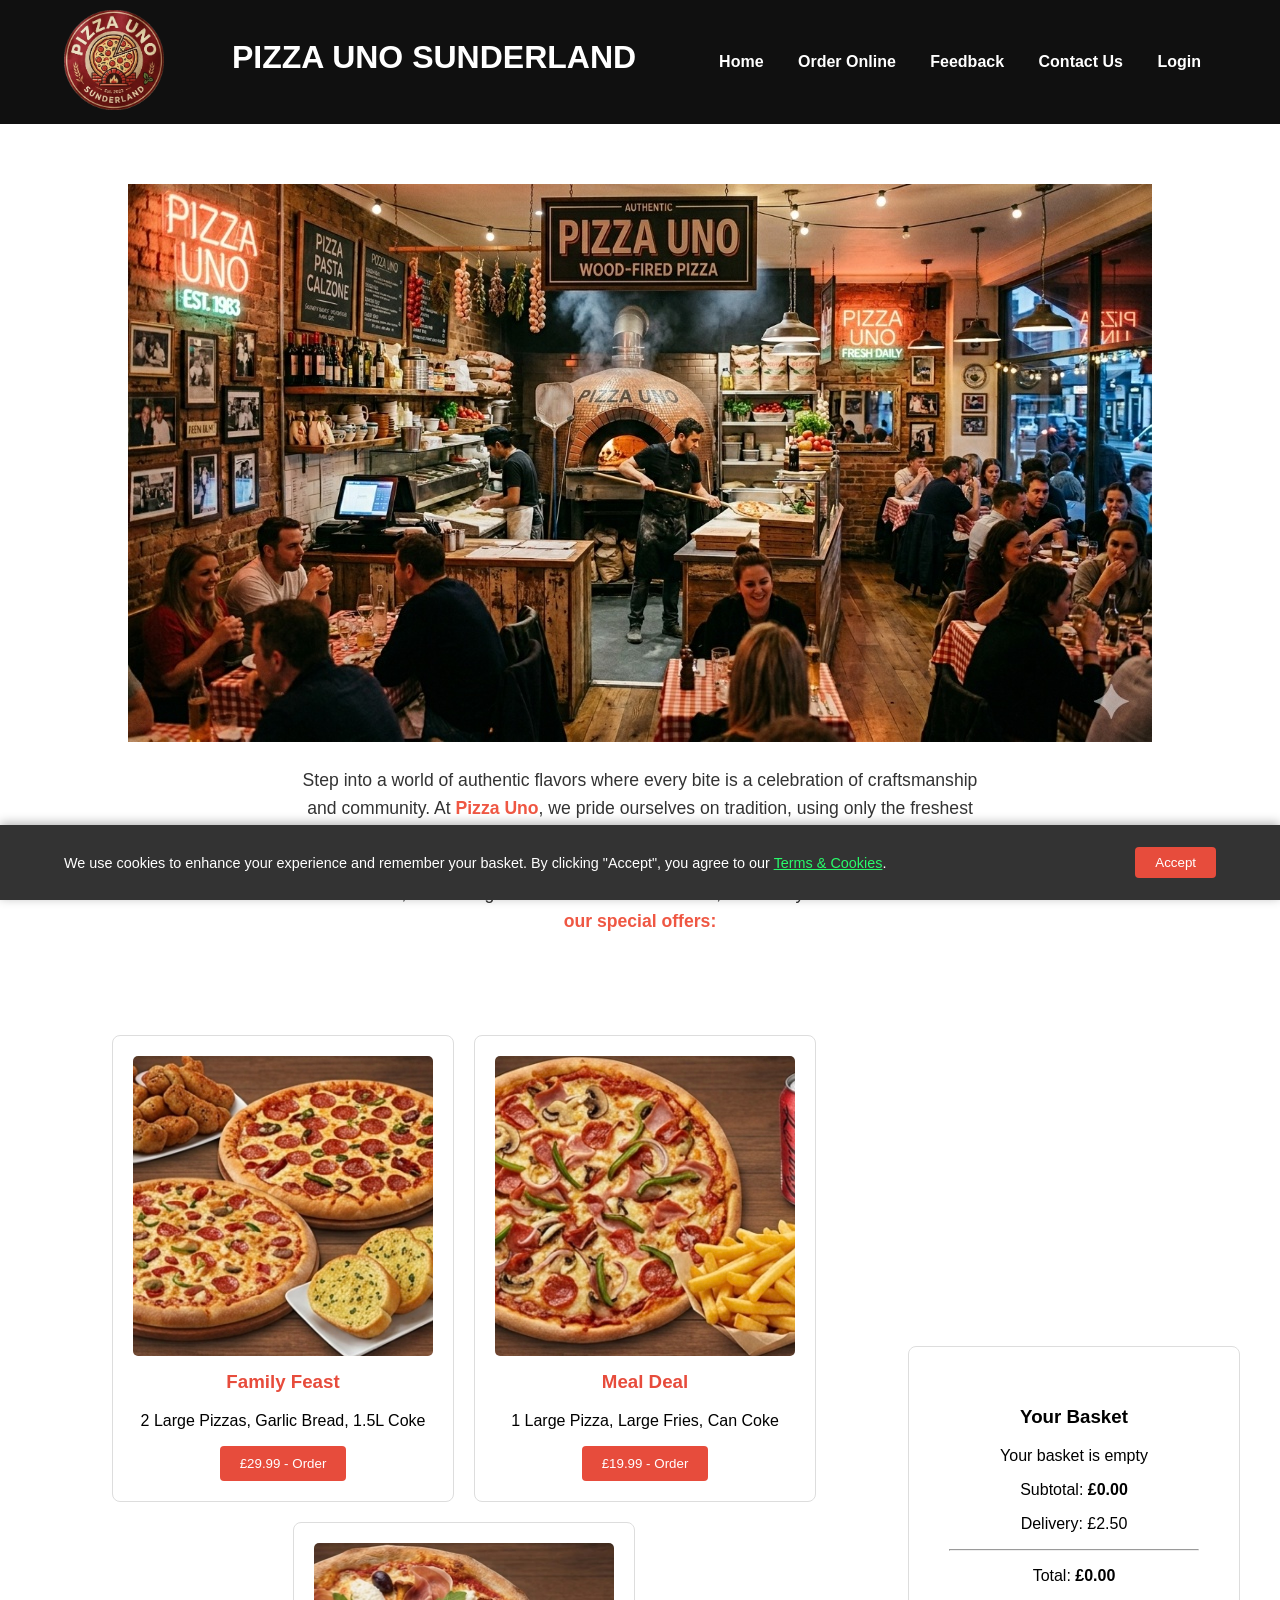
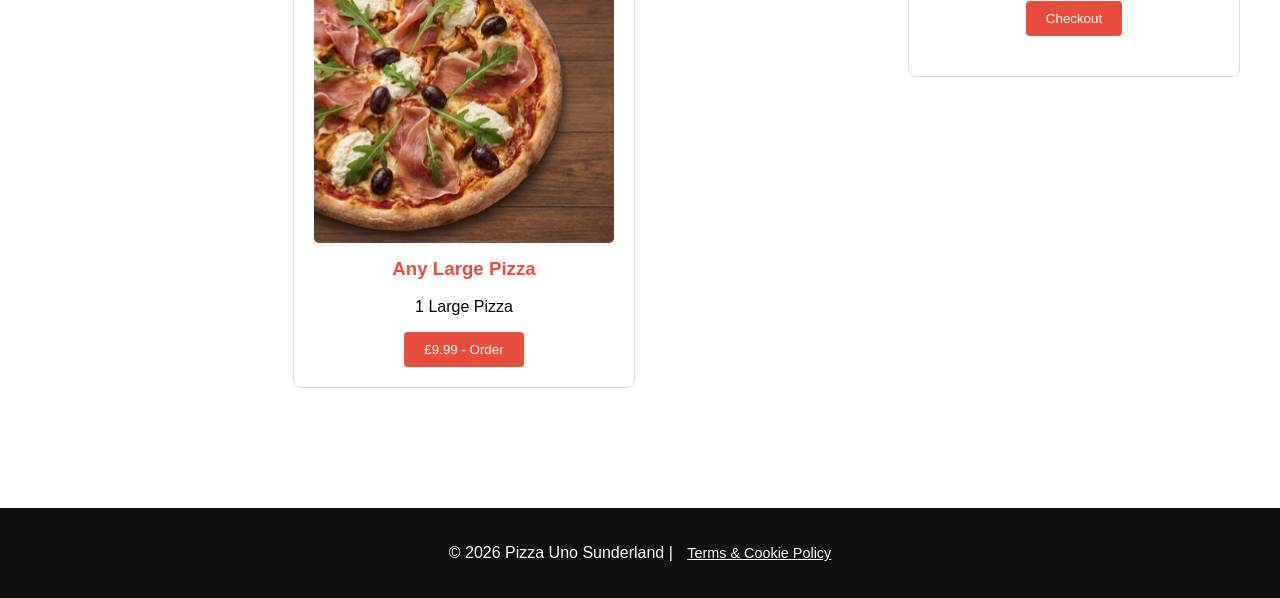
==== index.html @ ff2c45ce "Fix HTML formatting and ensure proper structure" ====
<!DOCTYPE html>
<html lang="en">
<head>
    <meta charset="UTF-8">
    <meta name="viewport" content="width=device-width, initial-scale=1.0">
    <title>Pizza Uno Sunderland</title>
    <link rel="stylesheet" href="style.css">
    <style>
        .menu-grid {
            display: grid;
            grid-template-columns: 3fr 1fr;
            gap: 20px;
            padding: 20px;
        }
        .cart-summary {
            background: white; 
            margin: auto;
            margin-left: 0%;
            padding: 40px; 
            border-radius: 8px; 
            border: 1px solid #ddd; 
            width: 350px;
        }
        .category-title {
            border-bottom: 2px solid #e74c3c;
            margin: 20px 0;
            padding-bottom: 5px;
        }
        @media (max-width: 900px) {
            .offers {
                grid-template-columns: repeat(2, 1fr);
            }
        }
        @media (max-width: 600px) {
            .offers {
                grid-template-columns: 1fr;
            }
        }
    </style>
</head>
<body>

    <header>
        <div class="logo">
            <img src="Logo.png" alt="Pizza Uno Logo">
        </div>
        <h1>PIZZA UNO SUNDERLAND</h1>
        <nav>
            <a href="index.html">Home</a>
            <a href="order.html">Order Online</a>
            <a href="feedback.html">Feedback</a>
            <a href="contact.html">Contact Us</a>
            <a href="login.html">Login</a>
        </nav>
    </header>
        <section class="brand-intro">
            <div class="intro-container">
                <div class="intro-image">
                    <img src="Uno.jpg">
                </div>
                <div class="intro-text">
                    <p>Step into a world of authentic flavors where every bite is a celebration of craftsmanship and community. At <span class="highlight">Pizza Uno</span>, we pride ourselves on tradition, using only the freshest ingredients and our signature wood-fired oven to create pizza that truly makes a statement. Experience the vibrant ambiance of our restaurant, where passion for food meets a warm, welcoming environment. A table for two, a memory for a lifetime. <span class="highlight">Discover our special offers:</span>
                    </p>
                </div>
            </div>
        </section>
    <main id="order">
        <section class="menu-grid">
            <div class="offers">
                <div class="offer-card">
                    <div class="offer-image">
                        <img src="Deal1.jpeg" alt="Family Feast">
                    </div>
                    <h3>Family Feast</h3>
                    <p>2 Large Pizzas, Garlic Bread, 1.5L Coke</p>
                    <button class="order-btn">£29.99 - Order</button>
                </div>
                <div class="offer-card">
                    <div class="offer-image">
                        <img src="Deal2.jpeg" alt="Meal Deal">
                    </div>
                    <h3>Meal Deal</h3>
                    <p>1 Large Pizza, Large Fries, Can Coke</p>
                    <button class="order-btn">£19.99 - Order</button>
                </div>
                <div class="offer-card">
                    <div class="offer-image">
                        <img src="Deal3.jpg" alt="Collection Only">
                    </div>
                    <h3>Any Large Pizza</h3>
                    <p>1 Large Pizza</p>
                    <button class="order-btn">£9.99 - Order</button>
                </div>
            </div>
                <aside class="cart-summary">
                    <h3>Your Basket</h3>
                    <p id="basket-status">Your basket is empty</p>
            
                    <div class="cart-totals">
                    <p>Subtotal: <strong class="subtotal-val">£0.00</strong></p>
                    <p>Delivery: £2.50</p>
                    <hr>
                    <p>Total: <strong class="total-val">£0.00</strong></p>
                <button class="checkout-btn" disabled>Checkout</button>
                </aside>
        </section>
    </main>
    <footer>
    <p>&copy; 2026 Pizza Uno Sunderland | <a href="policy.html">Terms & Cookie Policy</a></p>
    </footer>
    <script src="script.js"></script>
    <div id="cookie-banner" class="cookie-container">
        <p>We use cookies to enhance your experience and remember your basket. By clicking "Accept", you agree to our <a href="policy.html">Terms & Cookies</a>.</p>
        <button id="accept-cookies" class="order-btn">Accept</button>
    </div>
</body>
</html>
---- style.css ----
body { 
    font-family: sans-serif; 
    margin: 0; 
    background: white; 
    text-align: center; 
}
header {
    display: flex;
    justify-content: space-between;
    align-items: center;
    background: #101010; 
    color: white; 
    padding: 10px 5%; 
}
header h1 { 
    margin: 0 0 10px 0; 
}
nav a { 
    color: white; 
    margin: 0 15px; 
    text-decoration: none; 
    font-weight: bold; 
}
nav a:hover {
    color: #29fc6b;
}
main { 
    padding: 40px 20px; 
}
.logo img {
    height: 100px;
    width: 100px;
}
.brand-intro .intro-container {
    max-width: auto; 
    margin: 0 auto;
}
.brand-intro .intro-image img {
    max-width: auto; 
    height: auto;
    margin-top: 60px; 
}
.brand-intro .intro-text p {
    color: #333;
    line-height: 1.6;
    font-size: 1.1em;
}
.outro-image img {
    max-width: auto; 
    height: auto;
    margin-top: 80px; 
}
.intro-text {
    text-align: center;      
    max-width: 55%;
    margin: 20px auto;       
    line-height: 1.6;        
    padding: 0 20px;        
}
.highlight {
    font-weight: 700;  
    color: #ef5743; 
}
.offers { 
    display: flex;
    flex-direction: row;
    justify-content: center; 
    align-items: flex-start; 
    flex-wrap: wrap;
    gap: 20px; 
    margin: 20px auto;
    width: 100%;
}
.offer-image {
    width: 100%;
    height: 300px;
    overflow: hidden;
    border-radius: 5px;
    margin-bottom: 15px;
}
.offer-image img {
    width: 100%;
    height: 100%;
    object-fit: cover;
    transition: transform 0.3s;
    transform: scale(1.1);
}
img {
    overflow-clip-margin: content-box;
    overflow: clip;
}
.offer-card { 
    background: white; 
    padding: 20px; 
    border-radius: 8px; 
    border: 1px solid #ddd; 
    width: 300px; 
}
.offer-card h3 { 
    margin-top: 0; 
    color: #e74c3c; 
}
button { 
    background: #e74c3c; 
    color: white; 
    border: none; 
    padding: 10px 20px; 
    border-radius: 4px; 
    cursor: pointer; 
}
.contact-container {
    display: flex;
    flex-direction: column;
    justify-content: center;
    gap: 40px;
    padding: 50px 10%;
}
.contact-info {  
    flex: 1;
    min-width: 300px;
    margin-left: 30%;
    margin-right: 30%;
    background: white;
    padding: 30px;
    border-radius: 10 px;
    box-shadow: 0 4px 10px 
rgba(0,0,0,0.1);
    text-align: center; 
}
.contact-form {
    flex: 1;
    min-width: 300px;
    margin-left: 30%;
    margin-right: 30%;
    background: white;
    padding: 30px;
    border-radius: 10 px;
    box-shadow: 0 4px 10px 
rgba(0,0,0,0.1);
    text-align: center;  
}
.contact-form form {
    display: flex;
    flex-direction: column;
    gap: 15px;
}
.contact-form input {
    padding: 12px;
    border: 1px solid #ccc;
    border-radius: 5px;
    font-size: lrem;
}
.contact-form input:focus {
    border-color: #e74c3c;
    outline: none;
}
.cart-summary {
    background: #f4f4f4;
    border-radius: 8px;
    height: fit-content;
    position: sticky;
    max-width: 250px;
    top: 40px;
}
.menu-grid {
    grid-template-columns: 1fr;
    align-items: top;
    padding: 0;
}
footer {
    background: #101010;
    color: white;
    padding: 20px 0;
    margin-top: 40px;
}

footer a {
    color: white;
    text-decoration: underline;
    margin-left: 10px;
    font-size: 0.9em;
}
footer a:hover {
    color: #29fc6b;
}
.cookie-container {
    position: fixed;
    bottom: 0;
    left: 0;
    right: 0;
    background: #333;
    color: white;
    padding: 15px 5%;
    display: flex;
    justify-content: space-between;
    align-items: center;
    box-shadow: 0 -2px 10px rgba(0,0,0,0.3);
    z-index: 1000;
    font-size: 0.9em;
}
.cookie-container a {
    color: #29fc6b;
    text-decoration: underline;
}
.cookie-container .order-btn {
    margin-left: 20px;
    padding: 8px 20px;
    white-space: nowrap;
}
.cookie-hidden {
    display: none;
}
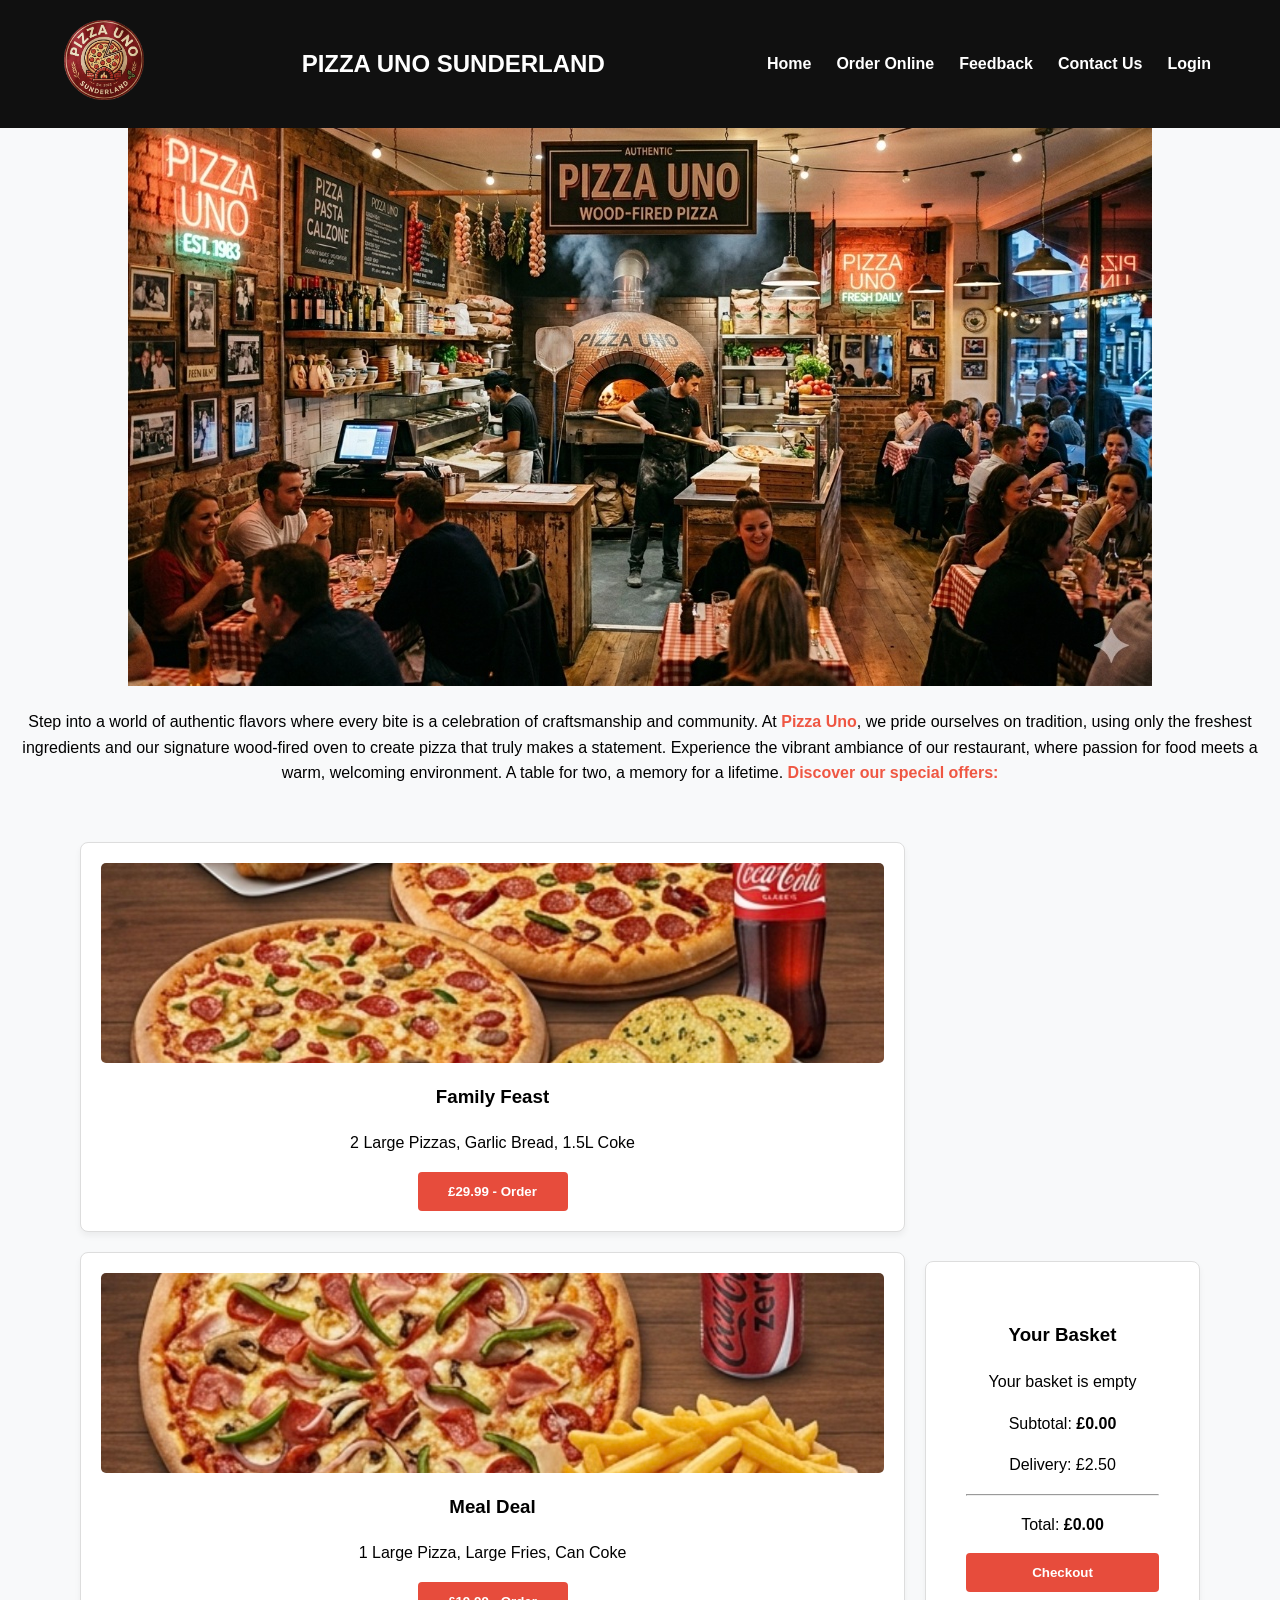
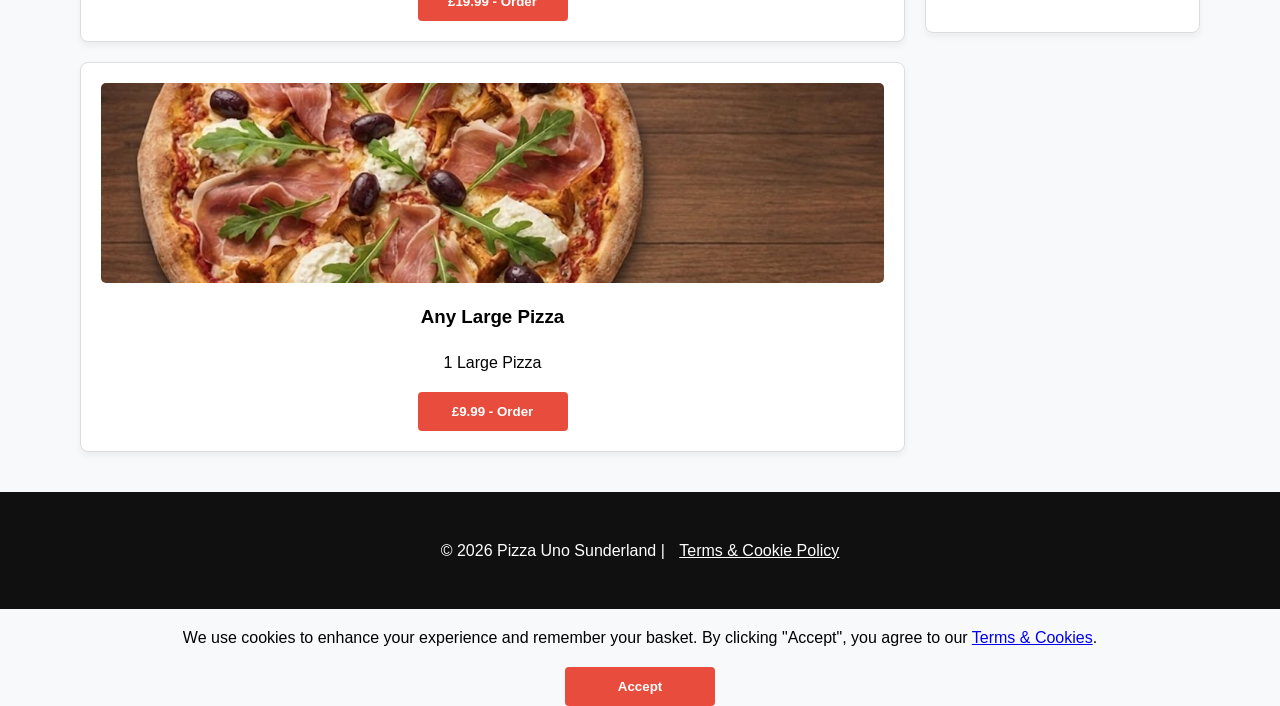
==== commit 9f7221e6: "Refactor index.html for improved layout and styles Updated styles and layout for better responsivene" ====
--- a/index.html
+++ b/index.html
@@ -19,19 +19,24 @@
             padding: 40px; 
             border-radius: 8px; 
             border: 1px solid #ddd; 
-            width: 350px;
+            width: 350px, auto;
         }
         .category-title {
             border-bottom: 2px solid #e74c3c;
             margin: 20px 0;
             padding-bottom: 5px;
         }
-        @media (max-width: 900px) {
+        body { font-size: 16px;}
+        @media (min-width: 768px) {
+            .menu {display: grid;}
+            .hero-text {font-size: 40px;}
             .offers {
                 grid-template-columns: repeat(2, 1fr);
             }
         }
-        @media (max-width: 600px) {
+        @media (min-width: 788px) {
+            .menu {display: grid;}
+            .hero-text {font-size: 40px;}
             .offers {
                 grid-template-columns: 1fr;
             }
--- a/style.css
+++ b/style.css
@@ -1,212 +1,168 @@
+/* --- Global Resets --- */
+* {
+    box-sizing: border-box; /* Prevents padding from breaking layouts */
+}
+
 body { 
-    font-family: sans-serif; 
+    font-family: 'Segoe UI', Tahoma, Geneva, Verdana, sans-serif; 
     margin: 0; 
-    background: white; 
+    background: #f8f9fa; 
     text-align: center; 
+    font-size: 16px;
+    line-height: 1.6;
 }
+
+/* --- Responsive Header & Nav --- */
 header {
     display: flex;
-    justify-content: space-between;
+    flex-direction: column; /* Stack logo, title, and nav on mobile */
     align-items: center;
     background: #101010; 
     color: white; 
-    padding: 10px 5%; 
+    padding: 20px 5%; 
 }
+
 header h1 { 
-    margin: 0 0 10px 0; 
+    font-size: 1.5rem;
+    margin: 10px 0;
 }
+
+.logo img {
+    height: 80px;
+    width: auto;
+}
+
+nav {
+    display: flex;
+    flex-wrap: wrap; /* Wraps links if they don't fit in one line */
+    justify-content: center;
+    gap: 15px;
+}
+
 nav a { 
     color: white; 
-    margin: 0 15px; 
     text-decoration: none; 
-    font-weight: bold; 
+    font-weight: bold;
+    padding: 5px;
 }
-nav a:hover {
-    color: #29fc6b;
-}
+
+nav a:hover, nav a.active { color: #29fc6b; }
+
+/* --- Layout Containers --- */
 main { 
-    padding: 40px 20px; 
-}
-.logo img {
-    height: 100px;
-    width: 100px;
-}
-.brand-intro .intro-container {
-    max-width: auto; 
+    padding: 20px;
+    max-width: 1200px;
     margin: 0 auto;
 }
-.brand-intro .intro-image img {
-    max-width: auto; 
-    height: auto;
-    margin-top: 60px; 
+
+/* Grid for Menu (Order page) and Auth (Login page) */
+.menu-grid, .auth-container {
+    display: grid;
+    grid-template-columns: 1fr; /* Single column on mobile */
+    gap: 20px;
 }
-.brand-intro .intro-text p {
-    color: #333;
-    line-height: 1.6;
-    font-size: 1.1em;
+
+/* Contact and Feedback sections */
+.contact-container {
+    display: flex;
+    flex-direction: column;
+    gap: 20px;
+    max-width: 800px;
+    margin: 0 auto;
 }
-.outro-image img {
-    max-width: auto; 
-    height: auto;
-    margin-top: 80px; 
+
+/* --- Reusable Components (Cards/Forms) --- */
+.offer-card, .auth-box, .contact-info, .contact-form, .checkout-container, .policy-content, .cart-summary {
+    background: white; 
+    padding: 20px; 
+    border-radius: 8px; 
+    border: 1px solid #ddd; 
+    width: 100%; /* Ensure full width within their container */
+    box-shadow: 0 4px 6px rgba(0,0,0,0.05);
 }
-.intro-text {
-    text-align: center;      
-    max-width: 55%;
-    margin: 20px auto;       
-    line-height: 1.6;        
-    padding: 0 20px;        
-}
-.highlight {
-    font-weight: 700;  
-    color: #ef5743; 
-}
+
+.highlight { font-weight: 700; color: #ef5743; }
+
+/* --- Menu Item Grid --- */
 .offers { 
-    display: flex;
-    flex-direction: row;
-    justify-content: center; 
-    align-items: flex-start; 
-    flex-wrap: wrap;
-    gap: 20px; 
-    margin: 20px auto;
+    display: grid;
+    grid-template-columns: repeat(auto-fit, minmax(280px, 1fr)); /* Auto-responsive columns */
+    gap: 20px;
     width: 100%;
 }
+
 .offer-image {
     width: 100%;
-    height: 300px;
+    height: 200px;
     overflow: hidden;
     border-radius: 5px;
-    margin-bottom: 15px;
 }
+
 .offer-image img {
     width: 100%;
     height: 100%;
     object-fit: cover;
-    transition: transform 0.3s;
-    transform: scale(1.1);
 }
-img {
-    overflow-clip-margin: content-box;
-    overflow: clip;
-}
-.offer-card { 
-    background: white; 
-    padding: 20px; 
-    border-radius: 8px; 
-    border: 1px solid #ddd; 
-    width: 300px; 
-}
-.offer-card h3 { 
-    margin-top: 0; 
-    color: #e74c3c; 
-}
-button { 
+
+/* --- Buttons & Forms --- */
+button, .order-btn, .checkout-btn, .place-order { 
     background: #e74c3c; 
     color: white; 
     border: none; 
-    padding: 10px 20px; 
+    padding: 12px 20px; 
     border-radius: 4px; 
     cursor: pointer; 
+    font-weight: bold;
+    width: 100%; /* Easier to tap on mobile */
 }
-.contact-container {
-    display: flex;
-    flex-direction: column;
-    justify-content: center;
-    gap: 40px;
-    padding: 50px 10%;
-}
-.contact-info {  
-    flex: 1;
-    min-width: 300px;
-    margin-left: 30%;
-    margin-right: 30%;
-    background: white;
-    padding: 30px;
-    border-radius: 10 px;
-    box-shadow: 0 4px 10px 
-rgba(0,0,0,0.1);
-    text-align: center; 
-}
-.contact-form {
-    flex: 1;
-    min-width: 300px;
-    margin-left: 30%;
-    margin-right: 30%;
-    background: white;
-    padding: 30px;
-    border-radius: 10 px;
-    box-shadow: 0 4px 10px 
-rgba(0,0,0,0.1);
-    text-align: center;  
-}
-.contact-form form {
-    display: flex;
-    flex-direction: column;
-    gap: 15px;
-}
-.contact-form input {
+
+input, textarea, select {
+    width: 100%;
     padding: 12px;
+    margin-bottom: 15px;
     border: 1px solid #ccc;
     border-radius: 5px;
-    font-size: lrem;
 }
-.contact-form input:focus {
-    border-color: #e74c3c;
-    outline: none;
-}
-.cart-summary {
-    background: #f4f4f4;
-    border-radius: 8px;
-    height: fit-content;
-    position: sticky;
-    max-width: 250px;
-    top: 40px;
-}
-.menu-grid {
-    grid-template-columns: 1fr;
-    align-items: top;
-    padding: 0;
-}
+
+/* --- Footer --- */
 footer {
     background: #101010;
     color: white;
-    padding: 20px 0;
-    margin-top: 40px;
+    padding: 30px 20px;
 }
 
-footer a {
-    color: white;
-    text-decoration: underline;
-    margin-left: 10px;
-    font-size: 0.9em;
+footer a { color: white; margin-left: 10px; }
+
+/* --- Desktop Specific Styles (Screens wider than 768px) --- */
+@media (min-width: 768px) {
+    header {
+        flex-direction: row; /* Horizontal logo and nav on desktop */
+        justify-content: space-between;
+    }
+
+    .menu-grid {
+        grid-template-columns: 3fr 1fr; /* Basket on the right side */
+    }
+
+    .auth-container {
+        grid-template-columns: 1fr 1fr; /* Login/Register side-by-side */
+    }
+
+    .cart-summary {
+        position: sticky; /* Keeps basket visible while scrolling */
+        top: 20px;
+        height: fit-content;
+    }
+
+    button, .order-btn { width: auto; min-width: 150px; }
 }
-footer a:hover {
-    color: #29fc6b;
+
+/* Cookie Banner Mobile Fix */
+.cookie-container {
+    flex-direction: column;
+    text-align: center;
 }
-.cookie-container {
-    position: fixed;
-    bottom: 0;
-    left: 0;
-    right: 0;
-    background: #333;
-    color: white;
-    padding: 15px 5%;
-    display: flex;
-    justify-content: space-between;
-    align-items: center;
-    box-shadow: 0 -2px 10px rgba(0,0,0,0.3);
-    z-index: 1000;
-    font-size: 0.9em;
+
+@media (min-width: 600px) {
+    .cookie-container { flex-direction: row; }
 }
-.cookie-container a {
-    color: #29fc6b;
-    text-decoration: underline;
-}
-.cookie-container .order-btn {
-    margin-left: 20px;
-    padding: 8px 20px;
-    white-space: nowrap;
-}
-.cookie-hidden {
-    display: none;
-}
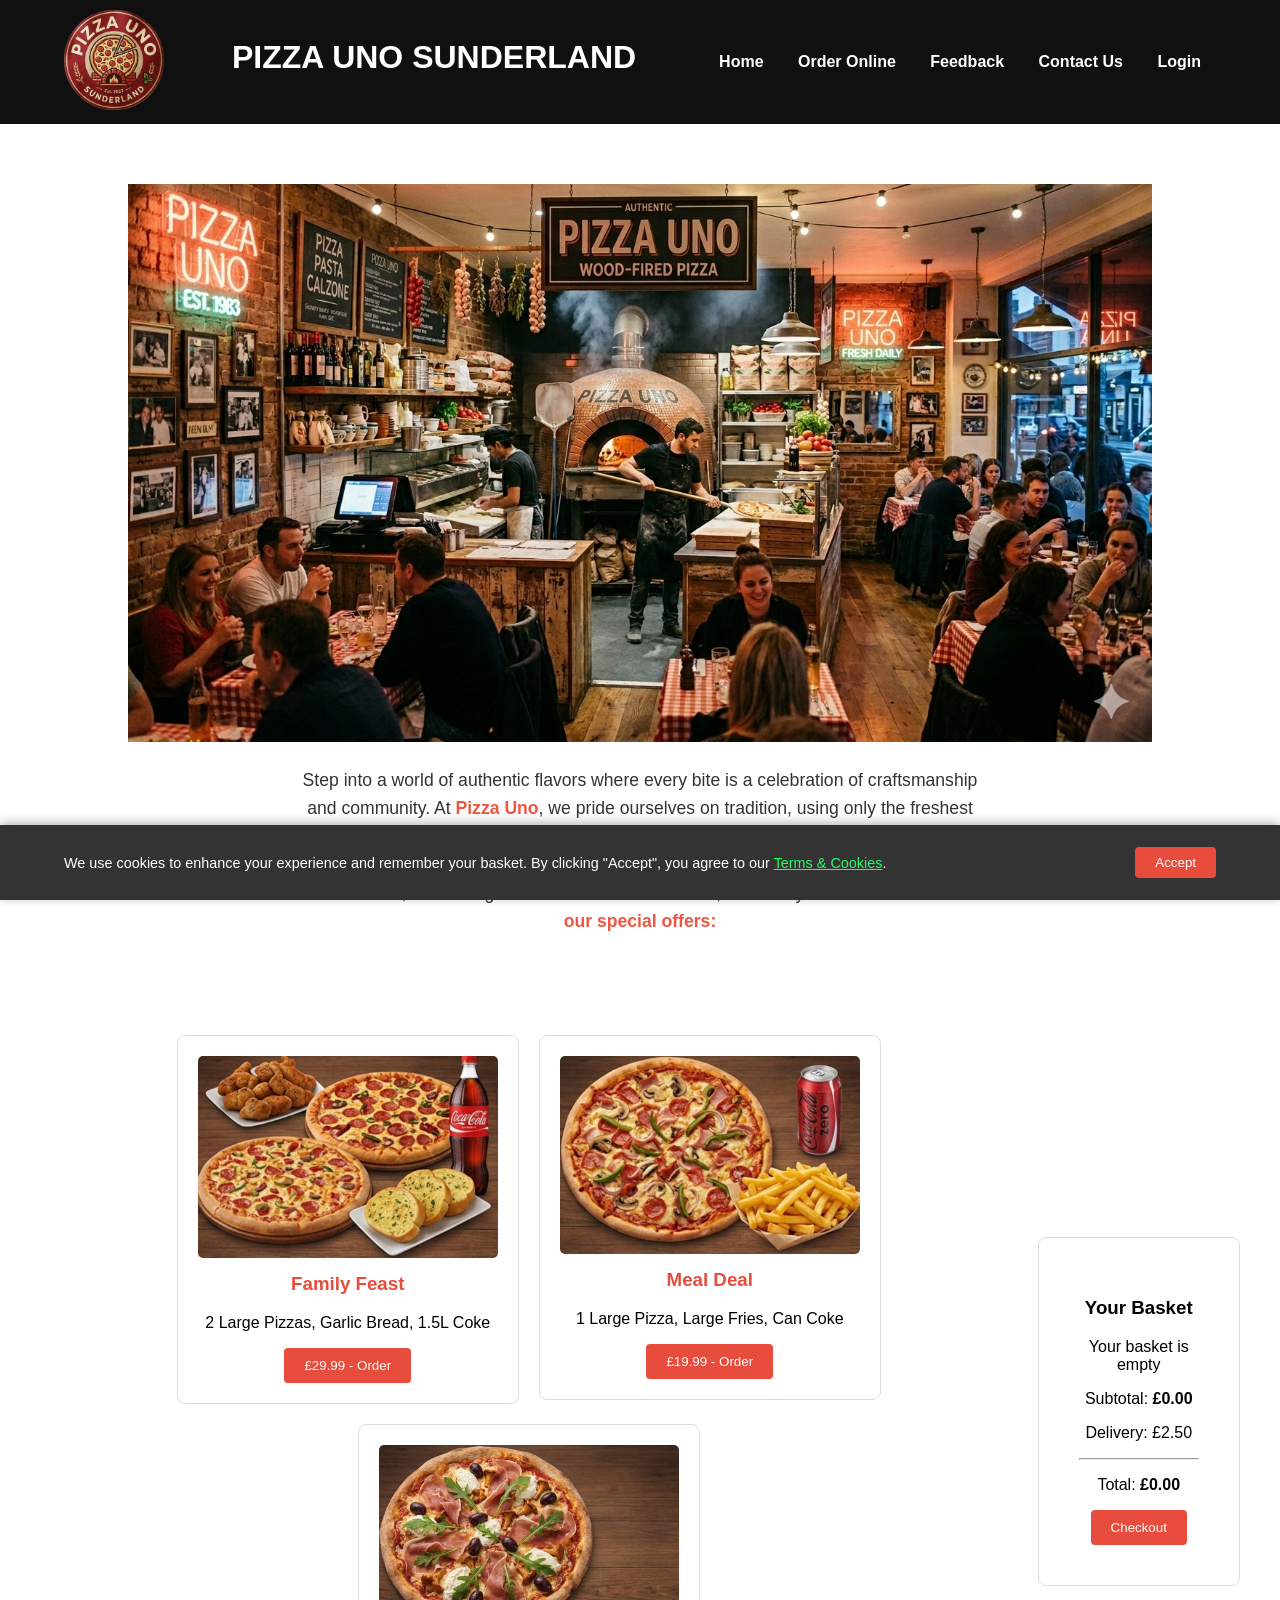
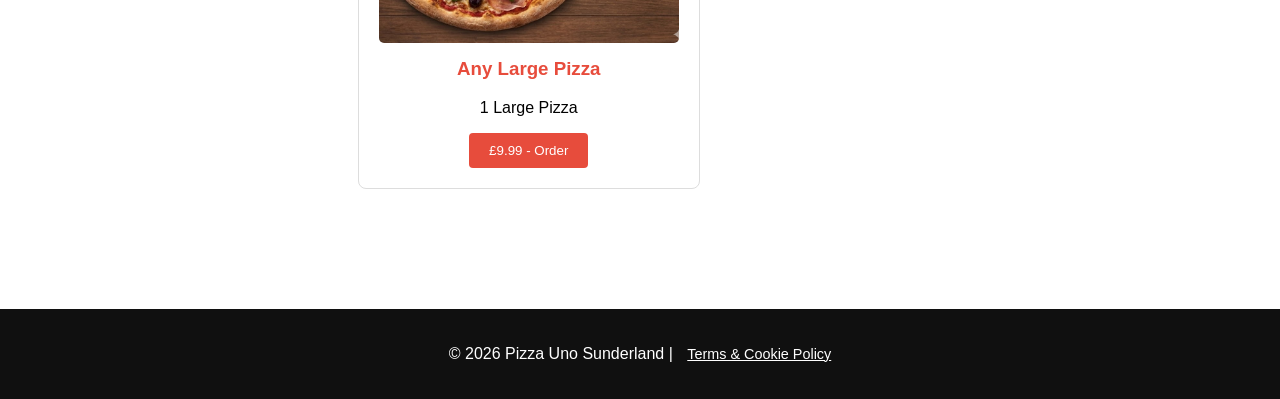
==== commit 6728c047: "Change menu layout to flexbox and adjust styles Updated layout styles for menu grid and cart summary" ====
--- a/index.html
+++ b/index.html
@@ -7,7 +7,7 @@
     <link rel="stylesheet" href="style.css">
     <style>
         .menu-grid {
-            display: grid;
+            display: flex;
             grid-template-columns: 3fr 1fr;
             gap: 20px;
             padding: 20px;
@@ -28,14 +28,14 @@
         }
         body { font-size: 16px;}
         @media (min-width: 768px) {
-            .menu {display: grid;}
+            .menu {display: flex;}
             .hero-text {font-size: 40px;}
             .offers {
                 grid-template-columns: repeat(2, 1fr);
             }
         }
         @media (min-width: 788px) {
-            .menu {display: grid;}
+            .menu {display: flex;}
             .hero-text {font-size: 40px;}
             .offers {
                 grid-template-columns: 1fr;
--- a/style.css
+++ b/style.css
@@ -1,168 +1,215 @@
-/* --- Global Resets --- */
-* {
-    box-sizing: border-box; /* Prevents padding from breaking layouts */
-}
-
 body { 
-    font-family: 'Segoe UI', Tahoma, Geneva, Verdana, sans-serif; 
+    font-family: sans-serif; 
     margin: 0; 
-    background: #f8f9fa; 
+    background: white; 
     text-align: center; 
-    font-size: 16px;
-    line-height: 1.6;
-}
-
-/* --- Responsive Header & Nav --- */
+    body {font-size: 16px;}
+}
 header {
     display: flex;
-    flex-direction: column; /* Stack logo, title, and nav on mobile */
+    justify-content: space-between;
     align-items: center;
     background: #101010; 
     color: white; 
-    padding: 20px 5%; 
-}
-
+    padding: 10px 5%; 
+}
 header h1 { 
-    font-size: 1.5rem;
-    margin: 10px 0;
-}
-
-.logo img {
-    height: 80px;
-    width: auto;
-}
-
-nav {
-    display: flex;
-    flex-wrap: wrap; /* Wraps links if they don't fit in one line */
-    justify-content: center;
-    gap: 15px;
-}
-
+    margin: 0 0 10px 0; 
+}
 nav a { 
     color: white; 
+    margin: 0 15px; 
     text-decoration: none; 
-    font-weight: bold;
-    padding: 5px;
-}
-
-nav a:hover, nav a.active { color: #29fc6b; }
-
-/* --- Layout Containers --- */
+    font-weight: bold; 
+}
+nav a:hover {
+    color: #29fc6b;
+}
 main { 
-    padding: 20px;
-    max-width: 1200px;
+    padding: 40px 20px; 
+}
+.logo img {
+    height: 100px;
+    width: 100px;
+}
+.brand-intro .intro-container {
+    max-width: auto; 
     margin: 0 auto;
 }
-
-/* Grid for Menu (Order page) and Auth (Login page) */
-.menu-grid, .auth-container {
-    display: grid;
-    grid-template-columns: 1fr; /* Single column on mobile */
-    gap: 20px;
-}
-
-/* Contact and Feedback sections */
-.contact-container {
-    display: flex;
-    flex-direction: column;
-    gap: 20px;
-    max-width: 800px;
-    margin: 0 auto;
-}
-
-/* --- Reusable Components (Cards/Forms) --- */
-.offer-card, .auth-box, .contact-info, .contact-form, .checkout-container, .policy-content, .cart-summary {
+.brand-intro .intro-image img {
+    max-width: auto; 
+    height: auto;
+    margin-top: 60px; 
+}
+.brand-intro .intro-text p {
+    color: #333;
+    line-height: 1.6;
+    font-size: 1.1em;
+}
+.outro-image img {
+    max-width: auto; 
+    height: auto;
+    margin-top: 80px; 
+}
+.intro-text {
+    text-align: center;      
+    max-width: 55%;
+    margin: 20px auto;       
+    line-height: 1.6;        
+    padding: 0 20px;        
+}
+.highlight {
+    font-weight: 700;  
+    color: #ef5743; 
+}
+.offers { 
+    display: flex;
+    flex-direction: row;
+    justify-content: center; 
+    align-items: flex-start; 
+    flex-wrap: wrap;
+    gap: 20px; 
+    margin: 20px auto;
+    width: 100%;
+}
+.offer-image {
+    width: 100%;
+    height: 300px, auto;
+    overflow: hidden;
+    border-radius: 5px;
+    margin-bottom: 15px;
+}
+.offer-image img {
+    width: 100%;
+    height: 100%;
+    object-fit: cover;
+    transition: transform 0.3s;
+    transform: scale(1.1);
+}
+img {
+    overflow-clip-margin: content-box;
+    overflow: clip;
+    max-width: 100%;
+    height: auto;
+}
+.offer-card { 
     background: white; 
     padding: 20px; 
     border-radius: 8px; 
     border: 1px solid #ddd; 
-    width: 100%; /* Ensure full width within their container */
-    box-shadow: 0 4px 6px rgba(0,0,0,0.05);
-}
-
-.highlight { font-weight: 700; color: #ef5743; }
-
-/* --- Menu Item Grid --- */
-.offers { 
-    display: grid;
-    grid-template-columns: repeat(auto-fit, minmax(280px, 1fr)); /* Auto-responsive columns */
-    gap: 20px;
-    width: 100%;
-}
-
-.offer-image {
-    width: 100%;
-    height: 200px;
-    overflow: hidden;
-    border-radius: 5px;
-}
-
-.offer-image img {
-    width: 100%;
-    height: 100%;
-    object-fit: cover;
-}
-
-/* --- Buttons & Forms --- */
-button, .order-btn, .checkout-btn, .place-order { 
+    width: 300px; 
+}
+.offer-card h3 { 
+    margin-top: 0; 
+    color: #e74c3c; 
+}
+button { 
     background: #e74c3c; 
     color: white; 
     border: none; 
-    padding: 12px 20px; 
+    padding: 10px 20px; 
     border-radius: 4px; 
     cursor: pointer; 
-    font-weight: bold;
-    width: 100%; /* Easier to tap on mobile */
-}
-
-input, textarea, select {
-    width: 100%;
+}
+.contact-container {
+    display: flex;
+    flex-direction: column;
+    justify-content: center;
+    gap: 40px;
+    padding: 50px 10%;
+}
+.contact-info {  
+    flex: 1;
+    min-width: 300px;
+    margin-left: 30%;
+    margin-right: 30%;
+    background: white;
+    padding: 30px;
+    border-radius: 10 px;
+    box-shadow: 0 4px 10px 
+rgba(0,0,0,0.1);
+    text-align: center; 
+}
+.contact-form {
+    flex: 1;
+    min-width: 300px;
+    margin-left: 30%;
+    margin-right: 30%;
+    background: white;
+    padding: 30px;
+    border-radius: 10 px;
+    box-shadow: 0 4px 10px 
+rgba(0,0,0,0.1);
+    text-align: center;  
+}
+.contact-form form {
+    display: flex;
+    flex-direction: column;
+    gap: 15px;
+}
+.contact-form input {
     padding: 12px;
-    margin-bottom: 15px;
     border: 1px solid #ccc;
     border-radius: 5px;
-}
-
-/* --- Footer --- */
+    font-size: lrem;
+}
+.contact-form input:focus {
+    border-color: #e74c3c;
+    outline: none;
+}
+.cart-summary {
+    background: #f4f4f4;
+    border-radius: 8px;
+    height: fit-content;
+    position: sticky;
+    max-width: 250px;
+    top: 40px;
+}
+.menu-grid {
+    grid-template-columns: 1fr;
+    align-items: top;
+    padding: 0;
+}
 footer {
     background: #101010;
     color: white;
-    padding: 30px 20px;
+    padding: 20px 0;
+    margin-top: 40px;
 }
 
-footer a { color: white; margin-left: 10px; }
-
-/* --- Desktop Specific Styles (Screens wider than 768px) --- */
-@media (min-width: 768px) {
-    header {
-        flex-direction: row; /* Horizontal logo and nav on desktop */
-        justify-content: space-between;
-    }
-
-    .menu-grid {
-        grid-template-columns: 3fr 1fr; /* Basket on the right side */
-    }
-
-    .auth-container {
-        grid-template-columns: 1fr 1fr; /* Login/Register side-by-side */
-    }
-
-    .cart-summary {
-        position: sticky; /* Keeps basket visible while scrolling */
-        top: 20px;
-        height: fit-content;
-    }
-
-    button, .order-btn { width: auto; min-width: 150px; }
-}
-
-/* Cookie Banner Mobile Fix */
+footer a {
+    color: white;
+    text-decoration: underline;
+    margin-left: 10px;
+    font-size: 0.9em;
+}
+footer a:hover {
+    color: #29fc6b;
+}
 .cookie-container {
-    flex-direction: column;
-    text-align: center;
-}
-
-@media (min-width: 600px) {
-    .cookie-container { flex-direction: row; }
-}
+    position: fixed;
+    bottom: 0;
+    left: 0;
+    right: 0;
+    background: #333;
+    color: white;
+    padding: 15px 5%;
+    display: flex;
+    justify-content: space-between;
+    align-items: center;
+    box-shadow: 0 -2px 10px rgba(0,0,0,0.3);
+    z-index: 1000;
+    font-size: 0.9em;
+}
+.cookie-container a {
+    color: #29fc6b;
+    text-decoration: underline;
+}
+.cookie-container .order-btn {
+    margin-left: 20px;
+    padding: 8px 20px;
+    white-space: nowrap;
+}
+.cookie-hidden {
+    display: none;
+}
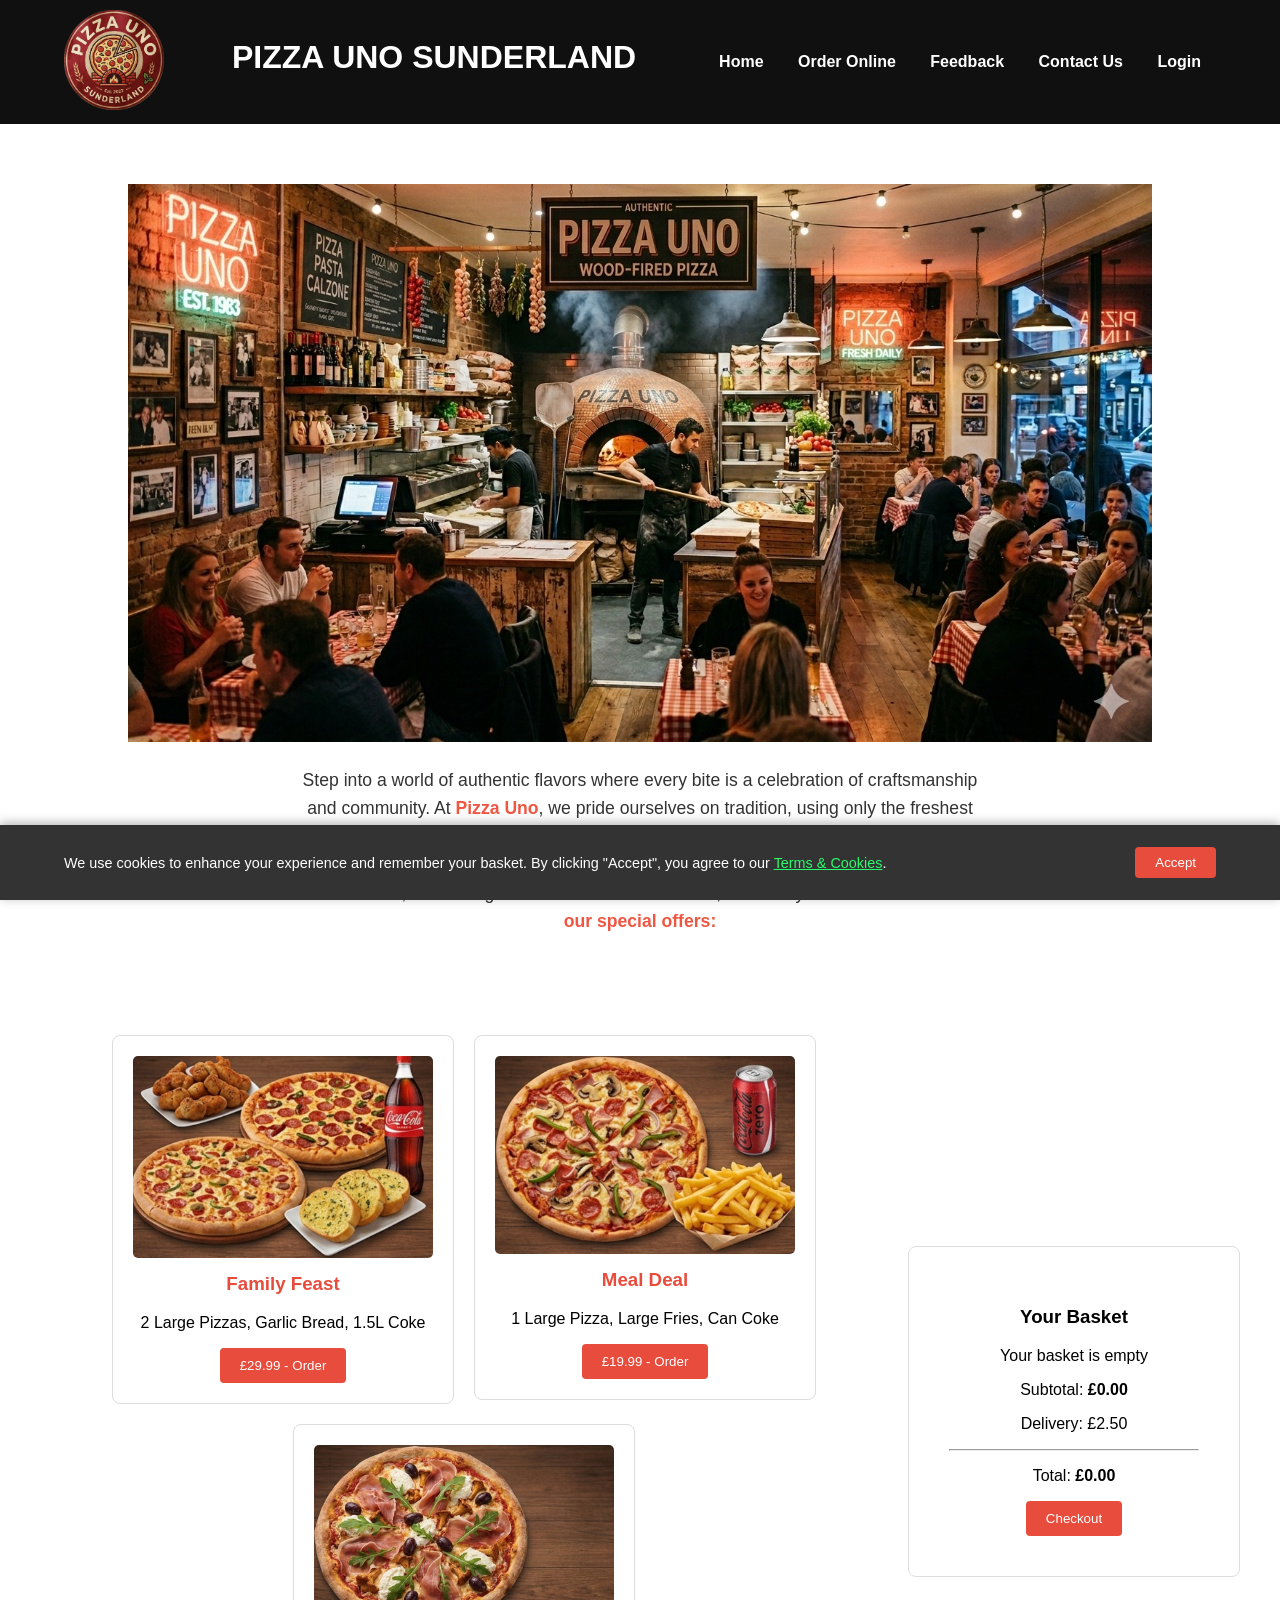
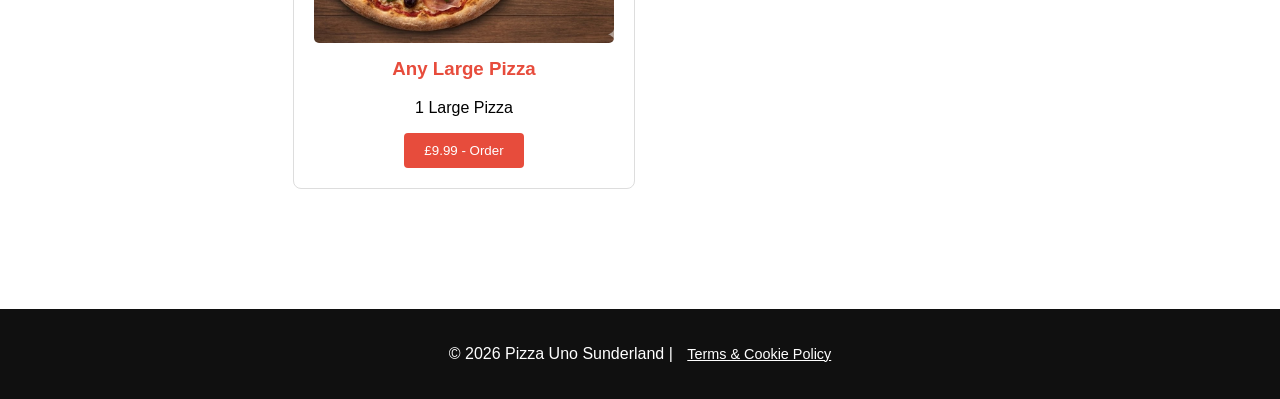
==== commit a1cea794: "Update index.html" ====
--- a/index.html
+++ b/index.html
@@ -7,7 +7,7 @@
     <link rel="stylesheet" href="style.css">
     <style>
         .menu-grid {
-            display: flex;
+            display: grid;
             grid-template-columns: 3fr 1fr;
             gap: 20px;
             padding: 20px;
@@ -19,24 +19,19 @@
             padding: 40px; 
             border-radius: 8px; 
             border: 1px solid #ddd; 
-            width: 350px, auto;
+            width: 350px;
         }
         .category-title {
             border-bottom: 2px solid #e74c3c;
             margin: 20px 0;
             padding-bottom: 5px;
         }
-        body { font-size: 16px;}
-        @media (min-width: 768px) {
-            .menu {display: flex;}
-            .hero-text {font-size: 40px;}
+        @media (max-width: 900px) {
             .offers {
                 grid-template-columns: repeat(2, 1fr);
             }
         }
-        @media (min-width: 788px) {
-            .menu {display: flex;}
-            .hero-text {font-size: 40px;}
+        @media (max-width: 600px) {
             .offers {
                 grid-template-columns: 1fr;
             }
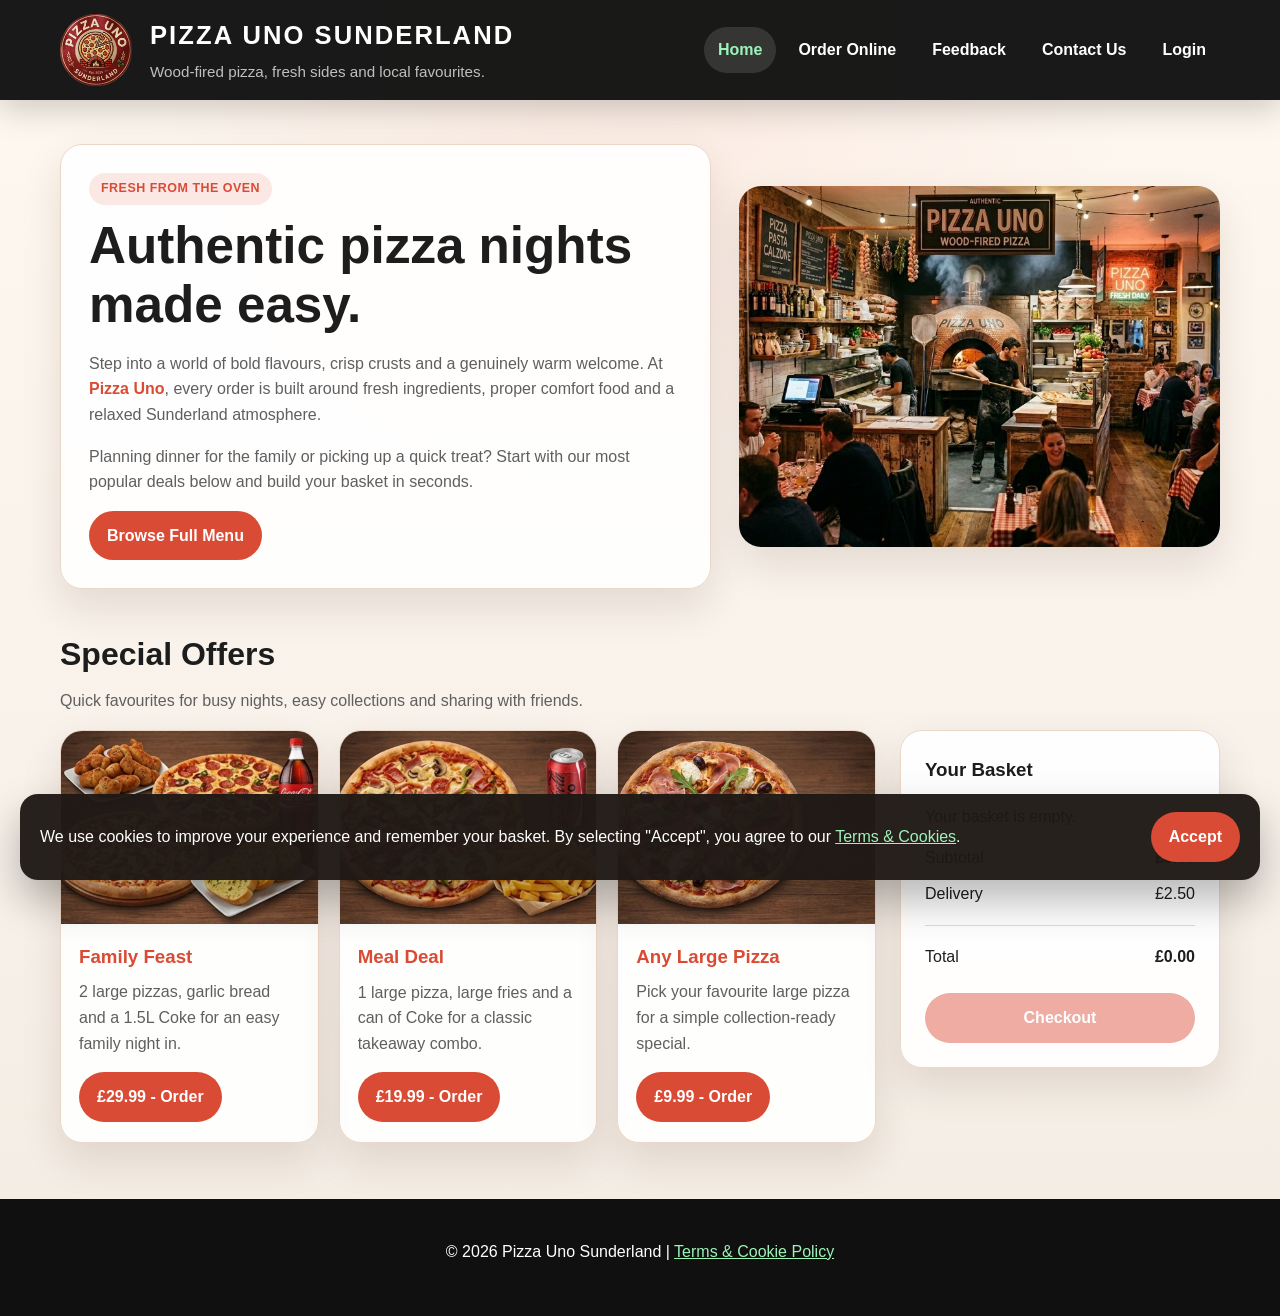
==== commit 9e8d62db: "Add files via upload" ====
--- a/index.html
+++ b/index.html
@@ -1,117 +1,109 @@
-<!DOCTYPE html>
-<html lang="en">
-<head>
-    <meta charset="UTF-8">
-    <meta name="viewport" content="width=device-width, initial-scale=1.0">
-    <title>Pizza Uno Sunderland</title>
-    <link rel="stylesheet" href="style.css">
-    <style>
-        .menu-grid {
-            display: grid;
-            grid-template-columns: 3fr 1fr;
-            gap: 20px;
-            padding: 20px;
-        }
-        .cart-summary {
-            background: white; 
-            margin: auto;
-            margin-left: 0%;
-            padding: 40px; 
-            border-radius: 8px; 
-            border: 1px solid #ddd; 
-            width: 350px;
-        }
-        .category-title {
-            border-bottom: 2px solid #e74c3c;
-            margin: 20px 0;
-            padding-bottom: 5px;
-        }
-        @media (max-width: 900px) {
-            .offers {
-                grid-template-columns: repeat(2, 1fr);
-            }
-        }
-        @media (max-width: 600px) {
-            .offers {
-                grid-template-columns: 1fr;
-            }
-        }
-    </style>
-</head>
-<body>
+﻿<!DOCTYPE html>
+<html lang="en">
+<head>
+    <meta charset="UTF-8">
+    <meta name="viewport" content="width=device-width, initial-scale=1.0">
+    <title>Pizza Uno Sunderland</title>
+    <link rel="stylesheet" href="style.css">
+</head>
+<body>
+    <header>
+        <div class="header-inner">
+            <div class="logo">
+                <img src="Logo.png" alt="Pizza Uno logo">
+            </div>
+            <div class="site-title">
+                <h1>PIZZA UNO SUNDERLAND</h1>
+                <p>Wood-fired pizza, fresh sides and local favourites.</p>
+            </div>
+            <button class="nav-toggle" type="button" aria-expanded="false" aria-controls="site-nav">Menu</button>
+            <nav id="site-nav">
+                <a href="index.html" class="active">Home</a>
+                <a href="order.html">Order Online</a>
+                <a href="feedback.html">Feedback</a>
+                <a href="contact.html">Contact Us</a>
+                <a href="login.html">Login</a>
+            </nav>
+        </div>
+    </header>
+
+    <main>
+        <section class="hero">
+            <div class="hero-card">
+                <span class="eyebrow">Fresh from the oven</span>
+                <h2>Authentic pizza nights made easy.</h2>
+                <p>Step into a world of bold flavours, crisp crusts and a genuinely warm welcome. At <span class="highlight">Pizza Uno</span>, every order is built around fresh ingredients, proper comfort food and a relaxed Sunderland atmosphere.</p>
+                <p>Planning dinner for the family or picking up a quick treat? Start with our most popular deals below and build your basket in seconds.</p>
+                <a class="button-link" href="order.html">Browse Full Menu</a>
+            </div>
+            <div class="hero-image">
+                <img src="Uno.jpg" alt="Pizza Uno restaurant interior">
+            </div>
+        </section>
+
+        <section class="section-heading" id="order">
+            <h2>Special Offers</h2>
+            <p>Quick favourites for busy nights, easy collections and sharing with friends.</p>
+        </section>
+
+        <section class="menu-grid">
+            <div class="offers">
+                <article class="offer-card">
+                    <div class="offer-image">
+                        <img src="Deal1.jpeg" alt="Family Feast deal">
+                    </div>
+                    <div class="offer-content">
+                        <h3>Family Feast</h3>
+                        <p>2 large pizzas, garlic bread and a 1.5L Coke for an easy family night in.</p>
+                        <button class="order-btn" type="button">£29.99 - Order</button>
+                    </div>
+                </article>
+                <article class="offer-card">
+                    <div class="offer-image">
+                        <img src="Deal2.jpeg" alt="Meal Deal offer">
+                    </div>
+                    <div class="offer-content">
+                        <h3>Meal Deal</h3>
+                        <p>1 large pizza, large fries and a can of Coke for a classic takeaway combo.</p>
+                        <button class="order-btn" type="button">£19.99 - Order</button>
+                    </div>
+                </article>
+                <article class="offer-card">
+                    <div class="offer-image">
+                        <img src="Deal3.jpg" alt="Any large pizza collection offer">
+                    </div>
+                    <div class="offer-content">
+                        <h3>Any Large Pizza</h3>
+                        <p>Pick your favourite large pizza for a simple collection-ready special.</p>
+                        <button class="order-btn" type="button">£9.99 - Order</button>
+                    </div>
+                </article>
+            </div>
+
+            <aside class="cart-summary">
+                <h3>Your Basket</h3>
+                <p id="basket-status">Your basket is empty.</p>
+                <div class="cart-totals">
+                    <p><span>Subtotal</span> <strong class="subtotal-val">£0.00</strong></p>
+                    <p><span>Delivery</span> <span>£2.50</span></p>
+                    <hr>
+                    <p><span>Total</span> <strong class="total-val">£0.00</strong></p>
+                </div>
+                <button class="checkout-btn" type="button" disabled>Checkout</button>
+            </aside>
+        </section>
+    </main>
+
+    <footer>
+        <p>&copy; 2026 Pizza Uno Sunderland | <a href="policy.html">Terms &amp; Cookie Policy</a></p>
+    </footer>
+
+    <div id="cookie-banner" class="cookie-container">
+        <p>We use cookies to improve your experience and remember your basket. By selecting "Accept", you agree to our <a href="policy.html">Terms &amp; Cookies</a>.</p>
+        <button id="accept-cookies" class="order-btn" type="button">Accept</button>
+    </div>
+
+    <script src="script.js"></script>
+</body>
+</html>
 
-    <header>
-        <div class="logo">
-            <img src="Logo.png" alt="Pizza Uno Logo">
-        </div>
-        <h1>PIZZA UNO SUNDERLAND</h1>
-        <nav>
-            <a href="index.html">Home</a>
-            <a href="order.html">Order Online</a>
-            <a href="feedback.html">Feedback</a>
-            <a href="contact.html">Contact Us</a>
-            <a href="login.html">Login</a>
-        </nav>
-    </header>
-        <section class="brand-intro">
-            <div class="intro-container">
-                <div class="intro-image">
-                    <img src="Uno.jpg">
-                </div>
-                <div class="intro-text">
-                    <p>Step into a world of authentic flavors where every bite is a celebration of craftsmanship and community. At <span class="highlight">Pizza Uno</span>, we pride ourselves on tradition, using only the freshest ingredients and our signature wood-fired oven to create pizza that truly makes a statement. Experience the vibrant ambiance of our restaurant, where passion for food meets a warm, welcoming environment. A table for two, a memory for a lifetime. <span class="highlight">Discover our special offers:</span>
-                    </p>
-                </div>
-            </div>
-        </section>
-    <main id="order">
-        <section class="menu-grid">
-            <div class="offers">
-                <div class="offer-card">
-                    <div class="offer-image">
-                        <img src="Deal1.jpeg" alt="Family Feast">
-                    </div>
-                    <h3>Family Feast</h3>
-                    <p>2 Large Pizzas, Garlic Bread, 1.5L Coke</p>
-                    <button class="order-btn">£29.99 - Order</button>
-                </div>
-                <div class="offer-card">
-                    <div class="offer-image">
-                        <img src="Deal2.jpeg" alt="Meal Deal">
-                    </div>
-                    <h3>Meal Deal</h3>
-                    <p>1 Large Pizza, Large Fries, Can Coke</p>
-                    <button class="order-btn">£19.99 - Order</button>
-                </div>
-                <div class="offer-card">
-                    <div class="offer-image">
-                        <img src="Deal3.jpg" alt="Collection Only">
-                    </div>
-                    <h3>Any Large Pizza</h3>
-                    <p>1 Large Pizza</p>
-                    <button class="order-btn">£9.99 - Order</button>
-                </div>
-            </div>
-                <aside class="cart-summary">
-                    <h3>Your Basket</h3>
-                    <p id="basket-status">Your basket is empty</p>
-            
-                    <div class="cart-totals">
-                    <p>Subtotal: <strong class="subtotal-val">£0.00</strong></p>
-                    <p>Delivery: £2.50</p>
-                    <hr>
-                    <p>Total: <strong class="total-val">£0.00</strong></p>
-                <button class="checkout-btn" disabled>Checkout</button>
-                </aside>
-        </section>
-    </main>
-    <footer>
-    <p>&copy; 2026 Pizza Uno Sunderland | <a href="policy.html">Terms & Cookie Policy</a></p>
-    </footer>
-    <script src="script.js"></script>
-    <div id="cookie-banner" class="cookie-container">
-        <p>We use cookies to enhance your experience and remember your basket. By clicking "Accept", you agree to our <a href="policy.html">Terms & Cookies</a>.</p>
-        <button id="accept-cookies" class="order-btn">Accept</button>
-    </div>
-</body>
-</html>
--- a/style.css
+++ b/style.css
@@ -1,215 +1,590 @@
-body { 
-    font-family: sans-serif; 
-    margin: 0; 
-    background: white; 
-    text-align: center; 
-    body {font-size: 16px;}
-}
-header {
-    display: flex;
-    justify-content: space-between;
-    align-items: center;
-    background: #101010; 
-    color: white; 
-    padding: 10px 5%; 
-}
-header h1 { 
-    margin: 0 0 10px 0; 
-}
-nav a { 
-    color: white; 
-    margin: 0 15px; 
-    text-decoration: none; 
-    font-weight: bold; 
-}
-nav a:hover {
-    color: #29fc6b;
-}
-main { 
-    padding: 40px 20px; 
-}
-.logo img {
-    height: 100px;
-    width: 100px;
-}
-.brand-intro .intro-container {
-    max-width: auto; 
-    margin: 0 auto;
-}
-.brand-intro .intro-image img {
-    max-width: auto; 
-    height: auto;
-    margin-top: 60px; 
-}
-.brand-intro .intro-text p {
-    color: #333;
-    line-height: 1.6;
-    font-size: 1.1em;
-}
-.outro-image img {
-    max-width: auto; 
-    height: auto;
-    margin-top: 80px; 
-}
-.intro-text {
-    text-align: center;      
-    max-width: 55%;
-    margin: 20px auto;       
-    line-height: 1.6;        
-    padding: 0 20px;        
-}
-.highlight {
-    font-weight: 700;  
-    color: #ef5743; 
-}
-.offers { 
-    display: flex;
-    flex-direction: row;
-    justify-content: center; 
-    align-items: flex-start; 
-    flex-wrap: wrap;
-    gap: 20px; 
-    margin: 20px auto;
-    width: 100%;
-}
-.offer-image {
-    width: 100%;
-    height: 300px, auto;
-    overflow: hidden;
-    border-radius: 5px;
-    margin-bottom: 15px;
-}
-.offer-image img {
-    width: 100%;
-    height: 100%;
-    object-fit: cover;
-    transition: transform 0.3s;
-    transform: scale(1.1);
-}
-img {
-    overflow-clip-margin: content-box;
-    overflow: clip;
-    max-width: 100%;
-    height: auto;
-}
-.offer-card { 
-    background: white; 
-    padding: 20px; 
-    border-radius: 8px; 
-    border: 1px solid #ddd; 
-    width: 300px; 
-}
-.offer-card h3 { 
-    margin-top: 0; 
-    color: #e74c3c; 
-}
-button { 
-    background: #e74c3c; 
-    color: white; 
-    border: none; 
-    padding: 10px 20px; 
-    border-radius: 4px; 
-    cursor: pointer; 
-}
-.contact-container {
-    display: flex;
-    flex-direction: column;
-    justify-content: center;
-    gap: 40px;
-    padding: 50px 10%;
-}
-.contact-info {  
-    flex: 1;
-    min-width: 300px;
-    margin-left: 30%;
-    margin-right: 30%;
-    background: white;
-    padding: 30px;
-    border-radius: 10 px;
-    box-shadow: 0 4px 10px 
-rgba(0,0,0,0.1);
-    text-align: center; 
-}
-.contact-form {
-    flex: 1;
-    min-width: 300px;
-    margin-left: 30%;
-    margin-right: 30%;
-    background: white;
-    padding: 30px;
-    border-radius: 10 px;
-    box-shadow: 0 4px 10px 
-rgba(0,0,0,0.1);
-    text-align: center;  
-}
-.contact-form form {
-    display: flex;
-    flex-direction: column;
-    gap: 15px;
-}
-.contact-form input {
-    padding: 12px;
-    border: 1px solid #ccc;
-    border-radius: 5px;
-    font-size: lrem;
-}
-.contact-form input:focus {
-    border-color: #e74c3c;
-    outline: none;
-}
-.cart-summary {
-    background: #f4f4f4;
-    border-radius: 8px;
-    height: fit-content;
-    position: sticky;
-    max-width: 250px;
-    top: 40px;
-}
-.menu-grid {
-    grid-template-columns: 1fr;
-    align-items: top;
-    padding: 0;
-}
-footer {
-    background: #101010;
-    color: white;
-    padding: 20px 0;
-    margin-top: 40px;
-}
-
-footer a {
-    color: white;
-    text-decoration: underline;
-    margin-left: 10px;
-    font-size: 0.9em;
-}
-footer a:hover {
-    color: #29fc6b;
-}
-.cookie-container {
-    position: fixed;
-    bottom: 0;
-    left: 0;
-    right: 0;
-    background: #333;
-    color: white;
-    padding: 15px 5%;
-    display: flex;
-    justify-content: space-between;
-    align-items: center;
-    box-shadow: 0 -2px 10px rgba(0,0,0,0.3);
-    z-index: 1000;
-    font-size: 0.9em;
-}
-.cookie-container a {
-    color: #29fc6b;
-    text-decoration: underline;
-}
-.cookie-container .order-btn {
-    margin-left: 20px;
-    padding: 8px 20px;
-    white-space: nowrap;
-}
-.cookie-hidden {
-    display: none;
-}
+:root {
+    --bg: #f8f2eb;
+    --surface: #fffdf9;
+    --surface-strong: #ffffff;
+    --text: #1d1d1d;
+    --muted: #5f5f5f;
+    --brand: #d94b35;
+    --brand-dark: #ab2f1f;
+    --accent: #1f8f56;
+    --border: #ead7c8;
+    --shadow: 0 18px 40px rgba(75, 37, 19, 0.12);
+    --radius: 22px;
+    --container: 1200px;
+}
+
+*,
+*::before,
+*::after {
+    box-sizing: border-box;
+}
+
+html {
+    scroll-behavior: smooth;
+}
+
+body {
+    margin: 0;
+    font-family: Arial, Helvetica, sans-serif;
+    font-size: 16px;
+    line-height: 1.6;
+    color: var(--text);
+    background:
+        radial-gradient(circle at top, rgba(217, 75, 53, 0.08), transparent 35%),
+        linear-gradient(180deg, #fff8f0 0%, var(--bg) 55%, #f3ece3 100%);
+}
+
+img {
+    display: block;
+    max-width: 100%;
+    height: auto;
+}
+
+a {
+    color: inherit;
+}
+
+button,
+input,
+select,
+textarea {
+    font: inherit;
+}
+
+main {
+    width: min(100%, var(--container));
+    margin: 0 auto;
+    padding: 32px 20px 56px;
+}
+
+header {
+    position: sticky;
+    top: 0;
+    z-index: 100;
+    background: rgba(16, 16, 16, 0.96);
+    color: white;
+    backdrop-filter: blur(10px);
+    box-shadow: 0 10px 30px rgba(0, 0, 0, 0.18);
+}
+
+.header-inner {
+    width: min(100%, var(--container));
+    margin: 0 auto;
+    padding: 14px 20px;
+    display: flex;
+    align-items: center;
+    gap: 18px;
+}
+
+.logo {
+    flex-shrink: 0;
+}
+
+.logo img {
+    width: 72px;
+    height: 72px;
+    object-fit: contain;
+}
+
+.site-title {
+    flex: 1;
+}
+
+.site-title h1 {
+    margin: 0;
+    font-size: clamp(1.1rem, 2vw, 1.75rem);
+    letter-spacing: 0.08em;
+}
+
+.site-title p {
+    margin: 4px 0 0;
+    color: rgba(255, 255, 255, 0.72);
+    font-size: 0.95rem;
+}
+
+.nav-toggle {
+    display: none;
+    background: transparent;
+    border: 1px solid rgba(255, 255, 255, 0.2);
+    border-radius: 12px;
+    padding: 10px 12px;
+    color: white;
+}
+
+nav {
+    display: flex;
+    flex-wrap: wrap;
+    justify-content: flex-end;
+    gap: 8px;
+}
+
+nav a {
+    color: white;
+    text-decoration: none;
+    font-weight: 700;
+    padding: 10px 14px;
+    border-radius: 999px;
+    transition: background-color 0.2s ease, color 0.2s ease;
+}
+
+nav a:hover,
+nav a.active {
+    background: rgba(255, 255, 255, 0.12);
+    color: #9df3b8;
+}
+
+.hero {
+    display: grid;
+    grid-template-columns: 1.15fr 0.85fr;
+    gap: 28px;
+    align-items: center;
+    margin-top: 12px;
+}
+
+.hero-card,
+.panel,
+.offer-card,
+.cart-summary,
+.auth-box,
+.checkout-container,
+.policy-content,
+.contact-info,
+.contact-form {
+    background: rgba(255, 255, 255, 0.92);
+    border: 1px solid var(--border);
+    border-radius: var(--radius);
+    box-shadow: var(--shadow);
+}
+
+.hero-card {
+    padding: 28px;
+}
+
+.eyebrow {
+    display: inline-block;
+    margin-bottom: 12px;
+    padding: 6px 12px;
+    border-radius: 999px;
+    background: rgba(217, 75, 53, 0.12);
+    color: var(--brand);
+    font-weight: 700;
+    letter-spacing: 0.04em;
+    text-transform: uppercase;
+    font-size: 0.78rem;
+}
+
+.hero h2,
+.panel h2,
+.panel h3,
+.auth-box h2,
+.checkout-container h2,
+.policy-content h2,
+.category-title {
+    margin-top: 0;
+    line-height: 1.15;
+}
+
+.hero h2 {
+    font-size: clamp(2rem, 4vw, 3.4rem);
+    margin-bottom: 14px;
+}
+
+.hero p,
+.intro-text,
+.panel p {
+    color: var(--muted);
+}
+
+.highlight {
+    color: var(--brand);
+    font-weight: 700;
+}
+
+.hero-image,
+.outro-image {
+    overflow: hidden;
+    border-radius: var(--radius);
+    box-shadow: var(--shadow);
+}
+
+.hero-image img,
+.outro-image img {
+    width: 100%;
+    aspect-ratio: 4 / 3;
+    object-fit: cover;
+}
+
+.section-heading {
+    text-align: left;
+    margin: 40px 0 16px;
+}
+
+.section-heading h2 {
+    margin: 0 0 8px;
+    font-size: clamp(1.6rem, 2.5vw, 2.4rem);
+}
+
+.section-heading p {
+    margin: 0;
+    color: var(--muted);
+}
+
+.menu-grid {
+    display: grid;
+    grid-template-columns: minmax(0, 1fr) 320px;
+    gap: 24px;
+    align-items: start;
+}
+
+.menu-items {
+    min-width: 0;
+}
+
+.offers {
+    display: grid;
+    grid-template-columns: repeat(auto-fit, minmax(220px, 1fr));
+    gap: 20px;
+}
+
+.offer-card {
+    overflow: hidden;
+    text-align: left;
+}
+
+.offer-image {
+    aspect-ratio: 4 / 3;
+    overflow: hidden;
+}
+
+.offer-image img {
+    width: 100%;
+    height: 100%;
+    object-fit: cover;
+    transition: transform 0.35s ease;
+}
+
+.offer-card:hover .offer-image img {
+    transform: scale(1.06);
+}
+
+.offer-content {
+    padding: 18px 18px 20px;
+}
+
+.offer-card h3 {
+    margin: 0 0 8px;
+    color: var(--brand);
+}
+
+.offer-card p {
+    margin: 0 0 16px;
+    color: var(--muted);
+}
+
+.category-title {
+    margin: 34px 0 18px;
+    padding-bottom: 10px;
+    border-bottom: 2px solid rgba(217, 75, 53, 0.28);
+    font-size: 1.6rem;
+    color: #2e211c;
+    text-align: left;
+}
+
+button,
+.button-link {
+    display: inline-flex;
+    align-items: center;
+    justify-content: center;
+    min-height: 46px;
+    padding: 12px 18px;
+    border: none;
+    border-radius: 999px;
+    background: var(--brand);
+    color: white;
+    font-weight: 700;
+    text-decoration: none;
+    cursor: pointer;
+    transition: transform 0.2s ease, background-color 0.2s ease, opacity 0.2s ease;
+}
+
+button:hover,
+.button-link:hover {
+    background: var(--brand-dark);
+    transform: translateY(-1px);
+}
+
+button:disabled {
+    opacity: 0.45;
+    cursor: not-allowed;
+    transform: none;
+}
+
+.cart-summary {
+    position: sticky;
+    top: 112px;
+    padding: 24px;
+    text-align: left;
+}
+
+.cart-summary h3 {
+    margin-top: 0;
+}
+
+.cart-totals p {
+    display: flex;
+    justify-content: space-between;
+    gap: 16px;
+    margin: 10px 0;
+}
+
+hr {
+    border: 0;
+    border-top: 1px solid var(--border);
+    margin: 18px 0;
+}
+
+.checkout-btn,
+.place-order {
+    width: 100%;
+    margin-top: 14px;
+}
+
+.contact-container,
+.auth-container {
+    display: grid;
+    grid-template-columns: repeat(2, minmax(0, 1fr));
+    gap: 24px;
+}
+
+.contact-info,
+.contact-form,
+.auth-box,
+.checkout-container,
+.policy-content {
+    padding: 28px;
+    text-align: left;
+}
+
+.contact-form form,
+.auth-box form {
+    display: grid;
+    gap: 14px;
+}
+
+.contact-form label,
+.auth-box label {
+    font-weight: 700;
+    margin-bottom: -6px;
+}
+
+.contact-form input,
+.contact-form select,
+.contact-form textarea,
+.auth-box input {
+    width: 100%;
+    padding: 12px 14px;
+    border: 1px solid #d4c2b4;
+    border-radius: 12px;
+    background: #fffdfa;
+}
+
+.contact-form textarea {
+    min-height: 140px;
+    resize: vertical;
+}
+
+.contact-form input:focus,
+.contact-form select:focus,
+.contact-form textarea:focus,
+.auth-box input:focus {
+    outline: 2px solid rgba(217, 75, 53, 0.18);
+    border-color: var(--brand);
+}
+
+blockquote {
+    margin: 0 0 16px;
+    padding: 16px 18px;
+    border-left: 4px solid rgba(217, 75, 53, 0.4);
+    background: #fff8f2;
+    border-radius: 0 14px 14px 0;
+    color: var(--muted);
+}
+
+.checkout-container,
+.policy-content {
+    max-width: 820px;
+    margin: 0 auto;
+}
+
+.policy-hero {
+    margin-bottom: 24px;
+}
+
+.policy-grid {
+    display: grid;
+    grid-template-columns: repeat(2, minmax(0, 1fr));
+    gap: 24px;
+}
+
+.policy-side-card {
+    padding: 28px;
+    background: linear-gradient(180deg, #2f211c 0%, #1f1714 100%);
+    color: white;
+    border-radius: var(--radius);
+    box-shadow: var(--shadow);
+}
+
+.policy-side-card h3 {
+    margin-top: 0;
+    margin-bottom: 14px;
+    font-size: 1.5rem;
+}
+
+.policy-list {
+    margin: 0;
+    padding-left: 20px;
+}
+
+.policy-list li + li {
+    margin-top: 10px;
+}
+
+.policy-content h2 {
+    color: var(--brand);
+    padding-bottom: 10px;
+    border-bottom: 2px solid rgba(217, 75, 53, 0.28);
+}
+
+.policy-content p:last-child {
+    margin-bottom: 0;
+}
+
+.policy-link {
+    color: var(--brand);
+    font-weight: 700;
+}
+
+.rating-select {
+    margin-bottom: 0;
+}
+
+footer {
+    background: #101010;
+    color: white;
+    padding: 24px 20px 36px;
+    text-align: center;
+}
+
+footer a {
+    color: #9df3b8;
+}
+
+.cookie-container {
+    position: fixed;
+    right: 20px;
+    bottom: 20px;
+    left: 20px;
+    display: flex;
+    align-items: center;
+    justify-content: space-between;
+    gap: 18px;
+    padding: 18px 20px;
+    border-radius: 18px;
+    background: rgba(31, 24, 21, 0.96);
+    color: white;
+    box-shadow: 0 20px 40px rgba(0, 0, 0, 0.28);
+    z-index: 200;
+}
+
+.cookie-container p {
+    margin: 0;
+}
+
+.cookie-container a {
+    color: #9df3b8;
+}
+
+.cookie-hidden {
+    display: none;
+}
+
+.visually-hidden {
+    position: absolute;
+    width: 1px;
+    height: 1px;
+    padding: 0;
+    margin: -1px;
+    overflow: hidden;
+    clip: rect(0, 0, 0, 0);
+    white-space: nowrap;
+    border: 0;
+}
+
+@media (max-width: 1024px) {
+    .menu-grid,
+    .contact-container,
+    .auth-container,
+    .hero,
+    .policy-grid {
+        grid-template-columns: 1fr;
+    }
+
+    .cart-summary {
+        position: static;
+        top: auto;
+    }
+}
+
+@media (max-width: 760px) {
+    .header-inner {
+        flex-wrap: wrap;
+    }
+
+    .site-title {
+        min-width: 0;
+    }
+
+    .nav-toggle {
+        display: inline-flex;
+        margin-left: auto;
+    }
+
+    nav {
+        display: none;
+        width: 100%;
+        flex-direction: column;
+        align-items: stretch;
+        padding-top: 10px;
+    }
+
+    nav.nav-open {
+        display: flex;
+    }
+
+    nav a {
+        text-align: center;
+    }
+
+    .hero-card,
+    .contact-info,
+    .contact-form,
+    .auth-box,
+    .checkout-container,
+    .policy-content,
+    .cart-summary {
+        padding: 22px;
+    }
+
+    .offers {
+        grid-template-columns: 1fr;
+    }
+
+    .cookie-container {
+        flex-direction: column;
+        align-items: stretch;
+    }
+
+    .cookie-container button {
+        width: 100%;
+    }
+}
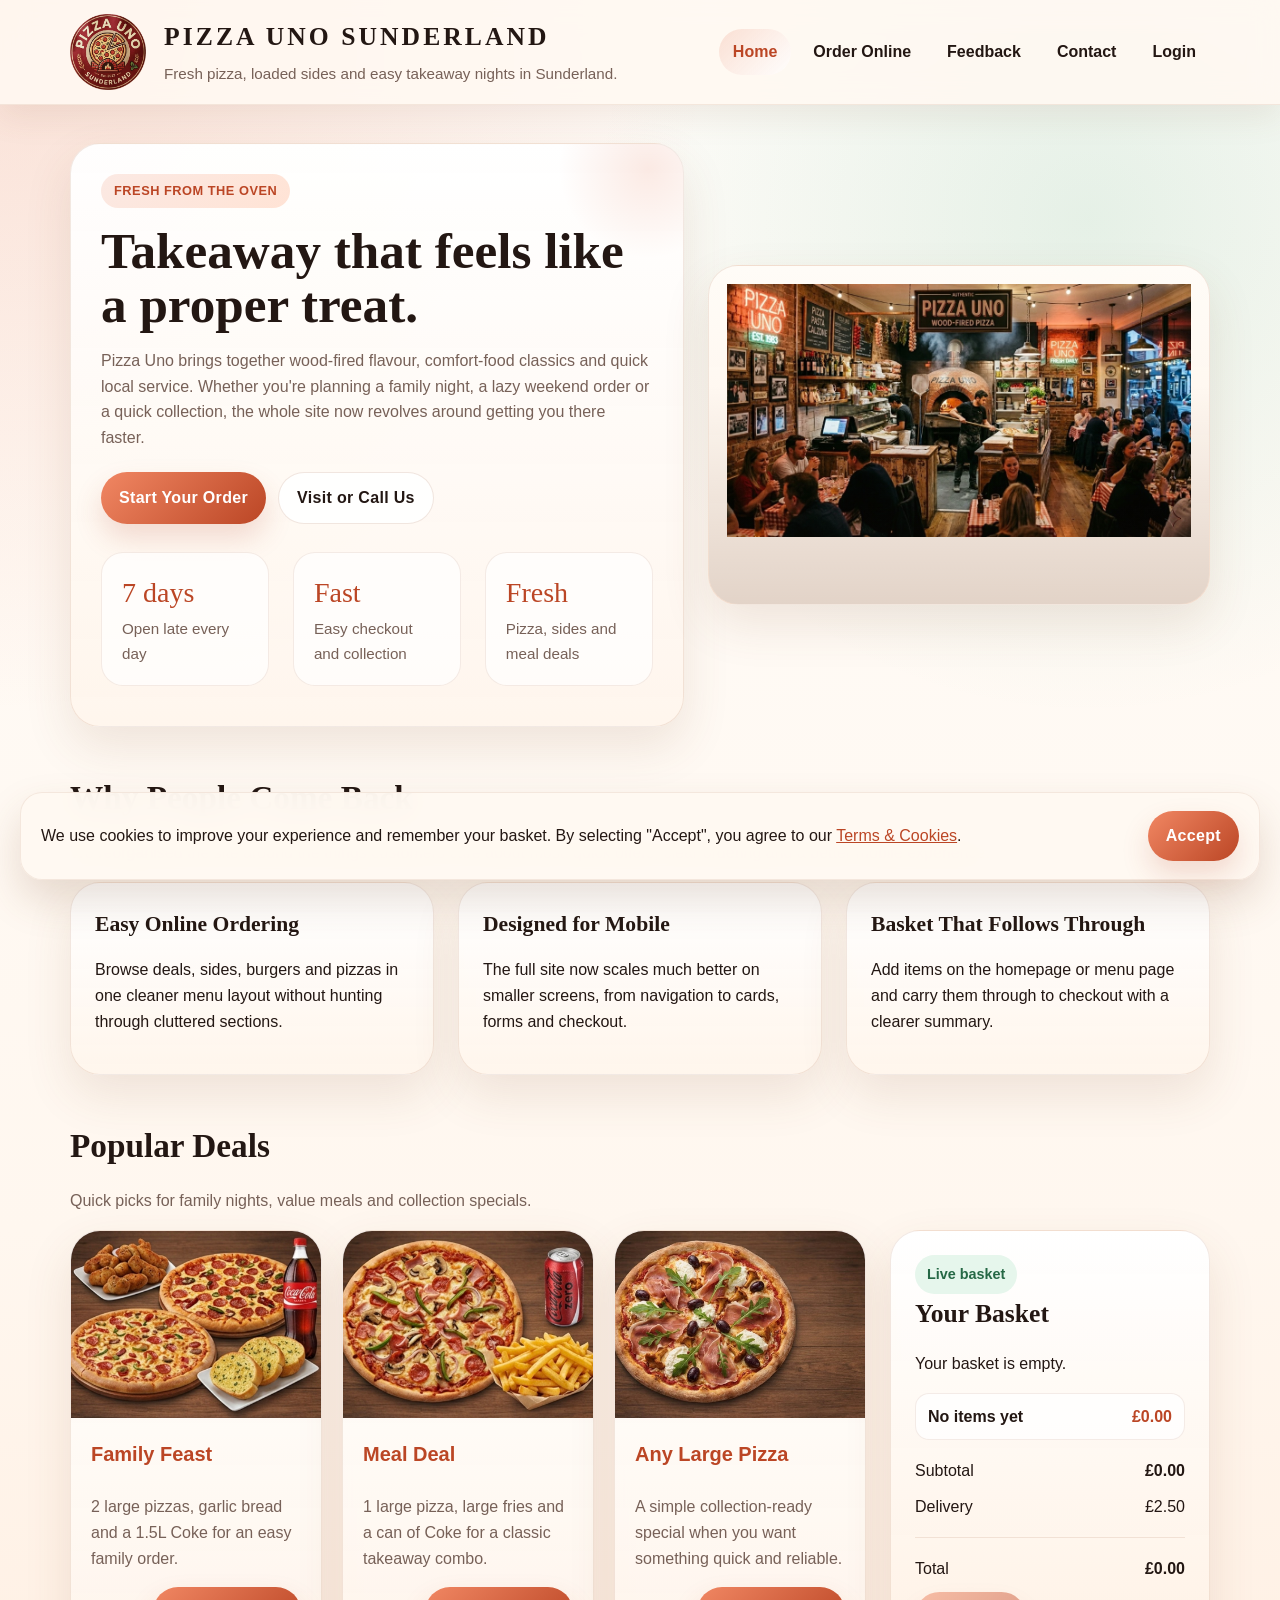
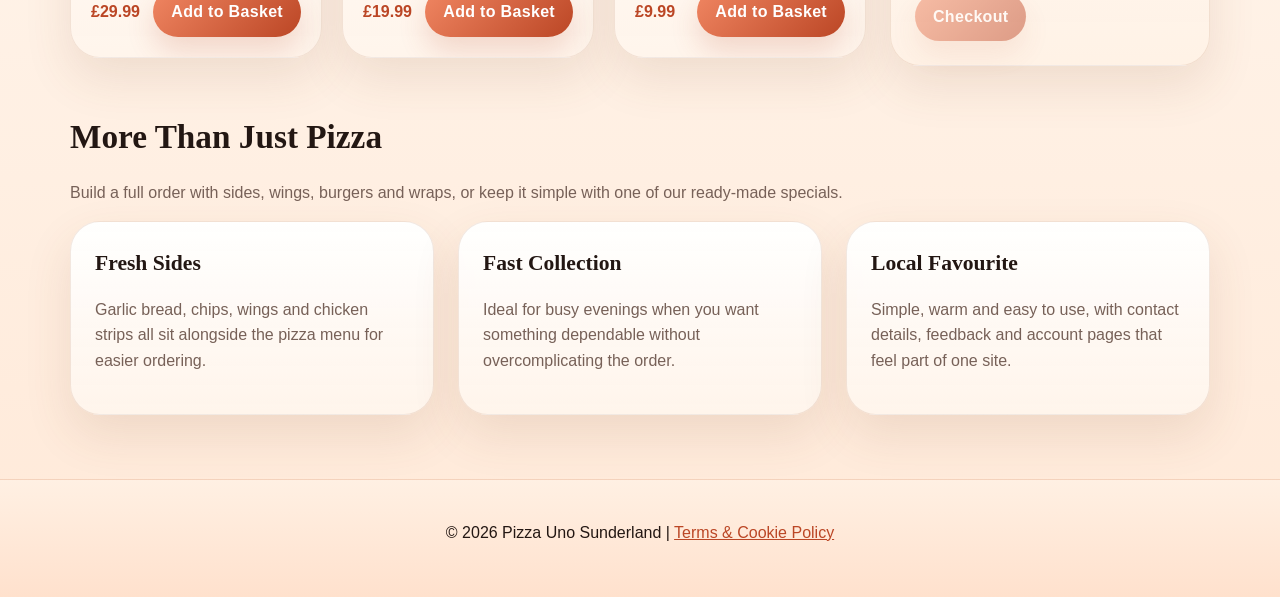
==== commit 418319c8: "Add files via upload" ====
--- a/index.html
+++ b/index.html
@@ -6,7 +6,7 @@
     <title>Pizza Uno Sunderland</title>
     <link rel="stylesheet" href="style.css">
 </head>
-<body>
+<body class="home-page">
     <header>
         <div class="header-inner">
             <div class="logo">
@@ -14,14 +14,14 @@
             </div>
             <div class="site-title">
                 <h1>PIZZA UNO SUNDERLAND</h1>
-                <p>Wood-fired pizza, fresh sides and local favourites.</p>
+                <p>Fresh pizza, loaded sides and easy takeaway nights in Sunderland.</p>
             </div>
             <button class="nav-toggle" type="button" aria-expanded="false" aria-controls="site-nav">Menu</button>
             <nav id="site-nav">
                 <a href="index.html" class="active">Home</a>
                 <a href="order.html">Order Online</a>
                 <a href="feedback.html">Feedback</a>
-                <a href="contact.html">Contact Us</a>
+                <a href="contact.html">Contact</a>
                 <a href="login.html">Login</a>
             </nav>
         </div>
@@ -31,66 +31,129 @@
         <section class="hero">
             <div class="hero-card">
                 <span class="eyebrow">Fresh from the oven</span>
-                <h2>Authentic pizza nights made easy.</h2>
-                <p>Step into a world of bold flavours, crisp crusts and a genuinely warm welcome. At <span class="highlight">Pizza Uno</span>, every order is built around fresh ingredients, proper comfort food and a relaxed Sunderland atmosphere.</p>
-                <p>Planning dinner for the family or picking up a quick treat? Start with our most popular deals below and build your basket in seconds.</p>
-                <a class="button-link" href="order.html">Browse Full Menu</a>
+                <h2 class="hero-heading">Takeaway that feels like a proper treat.</h2>
+                <p class="hero-copy">Pizza Uno brings together wood-fired flavour, comfort-food classics and quick local service. Whether you're planning a family night, a lazy weekend order or a quick collection, the whole site now revolves around getting you there faster.</p>
+                <div class="hero-actions">
+                    <a class="button-link" href="order.html">Start Your Order</a>
+                    <a class="secondary-link" href="contact.html">Visit or Call Us</a>
+                </div>
+                <div class="stats-grid">
+                    <div class="stat-card">
+                        <span class="stat-value">7 days</span>
+                        <span class="stat-label">Open late every day</span>
+                    </div>
+                    <div class="stat-card">
+                        <span class="stat-value">Fast</span>
+                        <span class="stat-label">Easy checkout and collection</span>
+                    </div>
+                    <div class="stat-card">
+                        <span class="stat-value">Fresh</span>
+                        <span class="stat-label">Pizza, sides and meal deals</span>
+                    </div>
+                </div>
             </div>
-            <div class="hero-image">
+            <div class="hero-media media-fit">
                 <img src="Uno.jpg" alt="Pizza Uno restaurant interior">
             </div>
         </section>
 
-        <section class="section-heading" id="order">
-            <h2>Special Offers</h2>
-            <p>Quick favourites for busy nights, easy collections and sharing with friends.</p>
+        <section class="section-heading">
+            <h2>Why People Come Back</h2>
+            <p>We reorganised the site around the things customers care about most: quick offers, clear ordering and a better mobile experience.</p>
+        </section>
+
+        <section class="highlights-grid">
+            <article class="feature-card">
+                <h3 class="feature-title">Easy Online Ordering</h3>
+                <p>Browse deals, sides, burgers and pizzas in one cleaner menu layout without hunting through cluttered sections.</p>
+            </article>
+            <article class="feature-card">
+                <h3 class="feature-title">Designed for Mobile</h3>
+                <p>The full site now scales much better on smaller screens, from navigation to cards, forms and checkout.</p>
+            </article>
+            <article class="feature-card">
+                <h3 class="feature-title">Basket That Follows Through</h3>
+                <p>Add items on the homepage or menu page and carry them through to checkout with a clearer summary.</p>
+            </article>
+        </section>
+
+        <section class="section-heading" id="offers">
+            <h2>Popular Deals</h2>
+            <p>Quick picks for family nights, value meals and collection specials.</p>
         </section>
 
         <section class="menu-grid">
             <div class="offers">
                 <article class="offer-card">
-                    <div class="offer-image">
-                        <img src="Deal1.jpeg" alt="Family Feast deal">
-                    </div>
+                    <div class="offer-image"><img src="Deal1.jpeg" alt="Family Feast deal"></div>
                     <div class="offer-content">
                         <h3>Family Feast</h3>
-                        <p>2 large pizzas, garlic bread and a 1.5L Coke for an easy family night in.</p>
-                        <button class="order-btn" type="button">£29.99 - Order</button>
+                        <p>2 large pizzas, garlic bread and a 1.5L Coke for an easy family order.</p>
+                        <div class="offer-meta">
+                            <span class="offer-price">£29.99</span>
+                            <button class="order-btn" type="button" data-name="Family Feast" data-price="29.99">Add to Basket</button>
+                        </div>
                     </div>
                 </article>
                 <article class="offer-card">
-                    <div class="offer-image">
-                        <img src="Deal2.jpeg" alt="Meal Deal offer">
-                    </div>
+                    <div class="offer-image"><img src="Deal2.jpeg" alt="Meal Deal"></div>
                     <div class="offer-content">
                         <h3>Meal Deal</h3>
                         <p>1 large pizza, large fries and a can of Coke for a classic takeaway combo.</p>
-                        <button class="order-btn" type="button">£19.99 - Order</button>
+                        <div class="offer-meta">
+                            <span class="offer-price">£19.99</span>
+                            <button class="order-btn" type="button" data-name="Meal Deal" data-price="19.99">Add to Basket</button>
+                        </div>
                     </div>
                 </article>
                 <article class="offer-card">
-                    <div class="offer-image">
-                        <img src="Deal3.jpg" alt="Any large pizza collection offer">
-                    </div>
+                    <div class="offer-image"><img src="Deal3.jpg" alt="Any large pizza offer"></div>
                     <div class="offer-content">
                         <h3>Any Large Pizza</h3>
-                        <p>Pick your favourite large pizza for a simple collection-ready special.</p>
-                        <button class="order-btn" type="button">£9.99 - Order</button>
+                        <p>A simple collection-ready special when you want something quick and reliable.</p>
+                        <div class="offer-meta">
+                            <span class="offer-price">£9.99</span>
+                            <button class="order-btn" type="button" data-name="Any Large Pizza" data-price="9.99">Add to Basket</button>
+                        </div>
                     </div>
                 </article>
             </div>
 
             <aside class="cart-summary">
+                <span class="status-pill">Live basket</span>
                 <h3>Your Basket</h3>
                 <p id="basket-status">Your basket is empty.</p>
+                <div class="cart-items" id="basket-items">
+                    <div class="cart-item"><span class="cart-item-name">No items yet</span><span class="cart-item-price">£0.00</span></div>
+                </div>
                 <div class="cart-totals">
-                    <p><span>Subtotal</span> <strong class="subtotal-val">£0.00</strong></p>
-                    <p><span>Delivery</span> <span>£2.50</span></p>
+                    <p><span>Subtotal</span><strong class="subtotal-val">£0.00</strong></p>
+                    <p><span>Delivery</span><span>£2.50</span></p>
                     <hr>
-                    <p><span>Total</span> <strong class="total-val">£0.00</strong></p>
+                    <p><span>Total</span><strong class="total-val">£0.00</strong></p>
                 </div>
                 <button class="checkout-btn" type="button" disabled>Checkout</button>
             </aside>
+        </section>
+
+        <section class="section-heading">
+            <h2>More Than Just Pizza</h2>
+            <p>Build a full order with sides, wings, burgers and wraps, or keep it simple with one of our ready-made specials.</p>
+        </section>
+
+        <section class="info-grid">
+            <article class="info-card">
+                <h3 class="panel-title">Fresh Sides</h3>
+                <p>Garlic bread, chips, wings and chicken strips all sit alongside the pizza menu for easier ordering.</p>
+            </article>
+            <article class="info-card">
+                <h3 class="panel-title">Fast Collection</h3>
+                <p>Ideal for busy evenings when you want something dependable without overcomplicating the order.</p>
+            </article>
+            <article class="info-card">
+                <h3 class="panel-title">Local Favourite</h3>
+                <p>Simple, warm and easy to use, with contact details, feedback and account pages that feel part of one site.</p>
+            </article>
         </section>
     </main>
 
@@ -100,7 +163,7 @@
 
     <div id="cookie-banner" class="cookie-container">
         <p>We use cookies to improve your experience and remember your basket. By selecting "Accept", you agree to our <a href="policy.html">Terms &amp; Cookies</a>.</p>
-        <button id="accept-cookies" class="order-btn" type="button">Accept</button>
+        <button id="accept-cookies" type="button">Accept</button>
     </div>
 
     <script src="script.js"></script>
--- a/style.css
+++ b/style.css
@@ -1,16 +1,24 @@
-:root {
-    --bg: #f8f2eb;
-    --surface: #fffdf9;
+﻿:root {
+    --bg: #fff7ef;
+    --bg-alt: #ffe9d8;
+    --surface: rgba(255, 255, 255, 0.92);
     --surface-strong: #ffffff;
-    --text: #1d1d1d;
-    --muted: #5f5f5f;
-    --brand: #d94b35;
-    --brand-dark: #ab2f1f;
-    --accent: #1f8f56;
-    --border: #ead7c8;
-    --shadow: 0 18px 40px rgba(75, 37, 19, 0.12);
-    --radius: 22px;
-    --container: 1200px;
+    --surface-soft: #fff4e9;
+    --text: #231713;
+    --muted: #776158;
+    --brand: #e46b43;
+    --brand-dark: #bb4625;
+    --brand-soft: #ffe0d1;
+    --accent: #2c9c67;
+    --accent-soft: #e6f6ec;
+    --border: rgba(165, 103, 67, 0.14);
+    --shadow: 0 20px 48px rgba(122, 73, 41, 0.12);
+    --shadow-strong: 0 28px 70px rgba(93, 54, 29, 0.18);
+    --radius-xl: 30px;
+    --radius-lg: 22px;
+    --radius-md: 16px;
+    --container: 1180px;
+    --title-font: Georgia, "Times New Roman", serif;
 }
 
 *,
@@ -25,23 +33,69 @@
 
 body {
     margin: 0;
-    font-family: Arial, Helvetica, sans-serif;
+    font-family: "Trebuchet MS", Arial, sans-serif;
     font-size: 16px;
     line-height: 1.6;
     color: var(--text);
     background:
-        radial-gradient(circle at top, rgba(217, 75, 53, 0.08), transparent 35%),
-        linear-gradient(180deg, #fff8f0 0%, var(--bg) 55%, #f3ece3 100%);
+        radial-gradient(circle at top left, rgba(228, 107, 67, 0.2), transparent 28%),
+        radial-gradient(circle at 85% 10%, rgba(44, 156, 103, 0.12), transparent 22%),
+        linear-gradient(180deg, #fffdfa 0%, var(--bg) 56%, var(--bg-alt) 100%);
+}
+
+body.home-page {
+    background:
+        radial-gradient(circle at top left, rgba(228, 107, 67, 0.2), transparent 28%),
+        radial-gradient(circle at 85% 10%, rgba(44, 156, 103, 0.12), transparent 22%),
+        linear-gradient(180deg, #fffdfa 0%, #fff7ef 56%, #ffe9d8 100%);
+}
+
+body.order-page {
+    background:
+        radial-gradient(circle at top left, rgba(244, 138, 92, 0.18), transparent 30%),
+        radial-gradient(circle at 85% 14%, rgba(255, 211, 122, 0.22), transparent 22%),
+        linear-gradient(180deg, #fffdf8 0%, #fff5e7 58%, #ffe7c8 100%);
+}
+
+body.contact-page {
+    background:
+        radial-gradient(circle at top left, rgba(90, 174, 142, 0.18), transparent 28%),
+        radial-gradient(circle at 82% 12%, rgba(121, 208, 255, 0.18), transparent 24%),
+        linear-gradient(180deg, #fbfffd 0%, #eefaf4 56%, #dff3eb 100%);
+}
+
+body.feedback-page {
+    background:
+        radial-gradient(circle at top left, rgba(170, 126, 255, 0.16), transparent 30%),
+        radial-gradient(circle at 85% 14%, rgba(255, 171, 215, 0.18), transparent 24%),
+        linear-gradient(180deg, #fffafe 0%, #f8efff 56%, #f3e3ff 100%);
+}
+
+body.login-page {
+    background:
+        radial-gradient(circle at top left, rgba(87, 150, 255, 0.16), transparent 30%),
+        radial-gradient(circle at 85% 14%, rgba(122, 226, 198, 0.18), transparent 24%),
+        linear-gradient(180deg, #fbfdff 0%, #edf5ff 56%, #dfeefe 100%);
+}
+
+body.checkout-page {
+    background:
+        radial-gradient(circle at top left, rgba(255, 159, 106, 0.18), transparent 28%),
+        radial-gradient(circle at 84% 14%, rgba(255, 214, 153, 0.22), transparent 24%),
+        linear-gradient(180deg, #fffdf9 0%, #fff6ec 56%, #ffe8d3 100%);
+}
+
+body.policy-page {
+    background:
+        radial-gradient(circle at top left, rgba(255, 188, 104, 0.18), transparent 30%),
+        radial-gradient(circle at 85% 12%, rgba(146, 204, 123, 0.18), transparent 24%),
+        linear-gradient(180deg, #fffef9 0%, #f8f6e8 56%, #eee9c8 100%);
 }
 
 img {
     display: block;
     max-width: 100%;
     height: auto;
-}
-
-a {
-    color: inherit;
 }
 
 button,
@@ -51,20 +105,24 @@
     font: inherit;
 }
 
+a {
+    color: inherit;
+}
+
 main {
     width: min(100%, var(--container));
     margin: 0 auto;
-    padding: 32px 20px 56px;
+    padding: 28px 20px 64px;
 }
 
 header {
     position: sticky;
     top: 0;
     z-index: 100;
-    background: rgba(16, 16, 16, 0.96);
-    color: white;
-    backdrop-filter: blur(10px);
-    box-shadow: 0 10px 30px rgba(0, 0, 0, 0.18);
+    background: rgba(255, 249, 242, 0.88);
+    backdrop-filter: blur(14px);
+    border-bottom: 1px solid rgba(165, 103, 67, 0.12);
+    box-shadow: 0 12px 30px rgba(134, 90, 60, 0.1);
 }
 
 .header-inner {
@@ -81,34 +139,52 @@
 }
 
 .logo img {
-    width: 72px;
-    height: 72px;
+    width: 76px;
+    height: 76px;
     object-fit: contain;
 }
 
 .site-title {
     flex: 1;
+    min-width: 0;
+}
+
+.site-title h1,
+.hero-heading,
+.section-heading h2,
+.panel-title,
+.category-title,
+.page-title,
+.summary-title,
+.feature-title,
+.stat-value,
+.cart-summary h3,
+.checkout-container h2,
+.policy-card h2,
+.auth-box h2,
+.contact-card h2 {
+    font-family: var(--title-font);
 }
 
 .site-title h1 {
     margin: 0;
-    font-size: clamp(1.1rem, 2vw, 1.75rem);
-    letter-spacing: 0.08em;
+    font-size: clamp(1.1rem, 2vw, 1.8rem);
+    letter-spacing: 0.12em;
 }
 
 .site-title p {
     margin: 4px 0 0;
-    color: rgba(255, 255, 255, 0.72);
+    color: var(--muted);
     font-size: 0.95rem;
 }
 
 .nav-toggle {
     display: none;
-    background: transparent;
-    border: 1px solid rgba(255, 255, 255, 0.2);
+    background: rgba(255, 255, 255, 0.75);
+    border: 1px solid rgba(165, 103, 67, 0.18);
     border-radius: 12px;
+    color: var(--text);
     padding: 10px 12px;
-    color: white;
 }
 
 nav {
@@ -119,125 +195,293 @@
 }
 
 nav a {
-    color: white;
+    text-decoration: none;
+    padding: 10px 14px;
+    border-radius: 999px;
+    font-weight: 700;
+    color: var(--text);
+    transition: background-color 0.2s ease, color 0.2s ease, transform 0.2s ease;
+}
+
+nav a:hover,
+nav a.active {
+    color: var(--brand-dark);
+    background: linear-gradient(135deg, rgba(228, 107, 67, 0.18), rgba(255, 255, 255, 0.85));
+}
+
+.hero,
+.page-hero,
+.contact-layout,
+.auth-layout,
+.policy-grid,
+.highlights-grid,
+.stats-grid,
+.info-grid,
+.menu-grid {
+    display: grid;
+    gap: 24px;
+}
+
+.hero,
+.page-hero {
+    grid-template-columns: 1.1fr 0.9fr;
+    align-items: center;
+    margin-top: 10px;
+}
+
+.hero-card,
+.hero-media,
+.page-media,
+.feature-card,
+.offer-card,
+.cart-summary,
+.contact-card,
+.auth-box,
+.checkout-container,
+.policy-card,
+.info-card,
+.summary-card,
+.status-card {
+    background: linear-gradient(180deg, rgba(255, 255, 255, 0.96), rgba(255, 245, 236, 0.92));
+    border: 1px solid var(--border);
+    border-radius: var(--radius-xl);
+    box-shadow: var(--shadow);
+}
+
+.hero-card,
+.contact-card,
+.auth-box,
+.checkout-container,
+.policy-card,
+.summary-card,
+.status-card {
+    padding: 30px;
+    position: relative;
+    overflow: hidden;
+}
+
+.hero-card::after,
+.contact-card::after,
+.auth-box::after,
+.checkout-container::after,
+.policy-card::after,
+.summary-card::after {
+    content: "";
+    position: absolute;
+    width: 180px;
+    height: 180px;
+    right: -55px;
+    top: -65px;
+    border-radius: 50%;
+    background: radial-gradient(circle, rgba(228, 107, 67, 0.14), transparent 70%);
+    pointer-events: none;
+}
+
+.eyebrow {
+    display: inline-flex;
+    align-items: center;
+    gap: 8px;
+    padding: 7px 13px;
+    border-radius: 999px;
+    background: linear-gradient(135deg, rgba(228, 107, 67, 0.14), rgba(255, 224, 209, 0.9));
+    color: var(--brand-dark);
+    font-weight: 700;
+    font-size: 0.8rem;
+    letter-spacing: 0.04em;
+    text-transform: uppercase;
+}
+
+.hero-heading,
+.page-title {
+    margin: 16px 0 14px;
+    font-size: clamp(2rem, 4vw, 3.5rem);
+    line-height: 1.05;
+}
+
+.hero-copy,
+.page-copy,
+.section-heading p,
+.summary-card p,
+.contact-card p,
+.auth-box p,
+.policy-card p,
+.offer-card p,
+.info-card p,
+.status-card p {
+    color: var(--muted);
+}
+
+.hero-actions,
+.page-actions,
+.inline-actions {
+    display: flex;
+    flex-wrap: wrap;
+    gap: 12px;
+    margin-top: 22px;
+}
+
+.button-link,
+button,
+.secondary-link {
+    display: inline-flex;
+    align-items: center;
+    justify-content: center;
+    min-height: 48px;
+    padding: 12px 18px;
+    border-radius: 999px;
+    border: none;
     text-decoration: none;
     font-weight: 700;
-    padding: 10px 14px;
-    border-radius: 999px;
-    transition: background-color 0.2s ease, color 0.2s ease;
-}
-
-nav a:hover,
-nav a.active {
-    background: rgba(255, 255, 255, 0.12);
-    color: #9df3b8;
-}
-
-.hero {
-    display: grid;
-    grid-template-columns: 1.15fr 0.85fr;
-    gap: 28px;
-    align-items: center;
-    margin-top: 12px;
-}
-
-.hero-card,
-.panel,
-.offer-card,
-.cart-summary,
-.auth-box,
-.checkout-container,
-.policy-content,
-.contact-info,
-.contact-form {
-    background: rgba(255, 255, 255, 0.92);
-    border: 1px solid var(--border);
-    border-radius: var(--radius);
-    box-shadow: var(--shadow);
-}
-
-.hero-card {
-    padding: 28px;
-}
-
-.eyebrow {
-    display: inline-block;
-    margin-bottom: 12px;
-    padding: 6px 12px;
-    border-radius: 999px;
-    background: rgba(217, 75, 53, 0.12);
-    color: var(--brand);
-    font-weight: 700;
-    letter-spacing: 0.04em;
-    text-transform: uppercase;
-    font-size: 0.78rem;
-}
-
-.hero h2,
-.panel h2,
-.panel h3,
-.auth-box h2,
-.checkout-container h2,
-.policy-content h2,
-.category-title {
-    margin-top: 0;
-    line-height: 1.15;
-}
-
-.hero h2 {
-    font-size: clamp(2rem, 4vw, 3.4rem);
-    margin-bottom: 14px;
-}
-
-.hero p,
-.intro-text,
-.panel p {
+    letter-spacing: 0.02em;
+    cursor: pointer;
+    transition: transform 0.2s ease, background-color 0.2s ease, opacity 0.2s ease;
+}
+
+.button-link,
+button {
+    background: linear-gradient(135deg, #f18763, var(--brand-dark));
+    color: white;
+    box-shadow: 0 14px 28px rgba(185, 74, 43, 0.18);
+}
+
+.button-link:hover,
+button:hover {
+    background: linear-gradient(135deg, #ff9874, #c85433);
+    transform: translateY(-1px);
+}
+
+.secondary-link {
+    background: rgba(255, 255, 255, 0.9);
+    color: var(--text);
+    border: 1px solid rgba(165, 103, 67, 0.16);
+}
+
+.secondary-link:hover {
+    transform: translateY(-1px);
+    background: white;
+}
+
+button:disabled {
+    opacity: 0.5;
+    cursor: not-allowed;
+    transform: none;
+}
+
+.hero-media,
+.page-media {
+    overflow: hidden;
+    position: relative;
+    min-height: 340px;
+}
+
+.hero-media img,
+.page-media img {
+    width: 100%;
+    height: 100%;
+    object-fit: cover;
+}
+
+.page-media.media-fit,
+.hero-media.media-fit {
+    background: linear-gradient(180deg, rgba(255, 252, 247, 0.96), rgba(255, 240, 228, 0.94));
+}
+
+.page-media.media-fit img,
+.hero-media.media-fit img {
+    object-fit: contain;
+    padding: 18px;
+}
+
+.hero-media::after,
+.page-media::after {
+    content: "";
+    position: absolute;
+    inset: 0;
+    background: linear-gradient(180deg, transparent 35%, rgba(53, 30, 18, 0.14) 100%);
+}
+
+.stats-grid {
+    grid-template-columns: repeat(3, minmax(0, 1fr));
+    margin: 28px 0 10px;
+}
+
+.stat-card {
+    padding: 18px 20px;
+    border-radius: var(--radius-lg);
+    background: rgba(255, 255, 255, 0.7);
+    border: 1px solid rgba(165, 103, 67, 0.12);
+}
+
+.stat-value {
+    display: block;
+    font-size: 1.75rem;
+    color: var(--brand-dark);
+}
+
+.stat-label {
     color: var(--muted);
-}
-
-.highlight {
-    color: var(--brand);
-    font-weight: 700;
-}
-
-.hero-image,
-.outro-image {
-    overflow: hidden;
-    border-radius: var(--radius);
-    box-shadow: var(--shadow);
-}
-
-.hero-image img,
-.outro-image img {
-    width: 100%;
-    aspect-ratio: 4 / 3;
-    object-fit: cover;
+    font-size: 0.95rem;
 }
 
 .section-heading {
-    text-align: left;
-    margin: 40px 0 16px;
+    margin: 44px 0 16px;
 }
 
 .section-heading h2 {
     margin: 0 0 8px;
-    font-size: clamp(1.6rem, 2.5vw, 2.4rem);
-}
-
-.section-heading p {
-    margin: 0;
-    color: var(--muted);
+    font-size: clamp(1.6rem, 2.6vw, 2.5rem);
+}
+
+.highlights-grid,
+.info-grid {
+    grid-template-columns: repeat(3, minmax(0, 1fr));
+}
+
+.feature-card,
+.info-card {
+    padding: 24px;
+}
+
+.feature-title,
+.panel-title,
+.summary-title {
+    margin: 0 0 10px;
+    font-size: 1.35rem;
 }
 
 .menu-grid {
-    display: grid;
     grid-template-columns: minmax(0, 1fr) 320px;
-    gap: 24px;
     align-items: start;
+}
+
+.order-shell {
+    margin-top: 28px;
 }
 
 .menu-items {
     min-width: 0;
+}
+
+.menu-jump-links {
+    display: grid;
+    grid-template-columns: repeat(2, minmax(0, 1fr));
+    gap: 10px;
+    margin: 18px 0 10px;
+}
+
+.menu-jump-links a {
+    text-decoration: none;
+}
+
+.menu-section {
+    margin-bottom: 18px;
+}
+
+.category-title {
+    margin: 34px 0 16px;
+    padding-bottom: 10px;
+    font-size: 1.65rem;
+    border-bottom: 2px solid rgba(228, 107, 67, 0.22);
 }
 
 .offers {
@@ -246,9 +490,20 @@
     gap: 20px;
 }
 
+.menu-offers {
+    grid-template-columns: repeat(4, minmax(0, 1fr));
+}
+
 .offer-card {
     overflow: hidden;
-    text-align: left;
+    transition: transform 0.25s ease, box-shadow 0.25s ease;
+    display: flex;
+    flex-direction: column;
+}
+
+.offer-card:hover {
+    transform: translateY(-6px);
+    box-shadow: var(--shadow-strong);
 }
 
 .offer-image {
@@ -264,77 +519,216 @@
 }
 
 .offer-card:hover .offer-image img {
-    transform: scale(1.06);
+    transform: scale(1.05);
 }
 
 .offer-content {
-    padding: 18px 18px 20px;
-}
-
-.offer-card h3 {
+    padding: 20px;
+    display: flex;
+    flex-direction: column;
+    flex: 1;
+}
+
+.offer-content h3 {
     margin: 0 0 8px;
-    color: var(--brand);
-}
-
-.offer-card p {
-    margin: 0 0 16px;
-    color: var(--muted);
-}
-
-.category-title {
-    margin: 34px 0 18px;
-    padding-bottom: 10px;
-    border-bottom: 2px solid rgba(217, 75, 53, 0.28);
-    font-size: 1.6rem;
-    color: #2e211c;
-    text-align: left;
-}
-
-button,
-.button-link {
-    display: inline-flex;
+    color: var(--brand-dark);
+    font-size: 1.25rem;
+}
+
+.offer-meta {
+    display: flex;
     align-items: center;
-    justify-content: center;
-    min-height: 46px;
-    padding: 12px 18px;
-    border: none;
-    border-radius: 999px;
-    background: var(--brand);
-    color: white;
+    justify-content: space-between;
+    gap: 12px;
+    margin-top: 16px;
+    margin-top: auto;
+}
+
+.offer-price {
     font-weight: 700;
-    text-decoration: none;
-    cursor: pointer;
-    transition: transform 0.2s ease, background-color 0.2s ease, opacity 0.2s ease;
-}
-
-button:hover,
-.button-link:hover {
-    background: var(--brand-dark);
-    transform: translateY(-1px);
-}
-
-button:disabled {
-    opacity: 0.45;
-    cursor: not-allowed;
-    transform: none;
+    color: var(--brand-dark);
 }
 
 .cart-summary {
     position: sticky;
-    top: 112px;
+    top: 108px;
     padding: 24px;
-    text-align: left;
+    background: linear-gradient(180deg, rgba(255, 255, 255, 0.96), rgba(255, 241, 229, 0.94));
 }
 
 .cart-summary h3 {
     margin-top: 0;
-}
-
-.cart-totals p {
+    margin-bottom: 10px;
+    font-size: 1.6rem;
+}
+
+.cart-items {
+    display: grid;
+    gap: 10px;
+    margin: 16px 0 18px;
+}
+
+.cart-item {
+    display: flex;
+    justify-content: space-between;
+    gap: 12px;
+    padding: 10px 12px;
+    border-radius: 14px;
+    background: rgba(255, 255, 255, 0.8);
+    border: 1px solid rgba(165, 103, 67, 0.12);
+}
+
+.cart-item-name {
+    font-weight: 700;
+}
+
+.cart-item-price,
+.cart-total-amount,
+.highlight-text {
+    color: var(--brand-dark);
+    font-weight: 700;
+}
+
+.cart-totals p,
+.checkout-summary-row {
     display: flex;
     justify-content: space-between;
     gap: 16px;
     margin: 10px 0;
+}
+
+.status-pill {
+    display: inline-flex;
+    align-items: center;
+    gap: 8px;
+    padding: 8px 12px;
+    border-radius: 999px;
+    background: var(--accent-soft);
+    color: #256845;
+    font-weight: 700;
+    font-size: 0.9rem;
+}
+
+.contact-layout,
+.auth-layout {
+    grid-template-columns: repeat(2, minmax(0, 1fr));
+}
+
+.feedback-layout-gap {
+    margin-top: 28px;
+}
+
+
+.contact-card form,
+.auth-box form,
+.review-form {
+    display: grid;
+    gap: 14px;
+}
+
+.contact-card label,
+.auth-box label,
+.review-form label {
+    font-weight: 700;
+    margin-bottom: -6px;
+}
+
+.contact-card input,
+.contact-card select,
+.contact-card textarea,
+.auth-box input,
+.review-form input,
+.review-form select,
+.review-form textarea {
+    width: 100%;
+    padding: 12px 14px;
+    border: 1px solid #d8c6b6;
+    border-radius: 14px;
+    background: #fffdfa;
+}
+
+.contact-card textarea,
+.review-form textarea {
+    min-height: 140px;
+    resize: vertical;
+}
+
+.contact-card input:focus,
+.contact-card select:focus,
+.contact-card textarea:focus,
+.auth-box input:focus,
+.review-form input:focus,
+.review-form select:focus,
+.review-form textarea:focus {
+    outline: 2px solid rgba(228, 107, 67, 0.18);
+    border-color: var(--brand);
+}
+
+blockquote {
+    margin: 0 0 14px;
+    padding: 16px 18px;
+    border-left: 4px solid rgba(228, 107, 67, 0.36);
+    border-radius: 0 16px 16px 0;
+    background: linear-gradient(180deg, #fffdfa, #fff1e6);
+}
+
+.checkout-shell {
+    display: grid;
+    place-items: center;
+}
+
+.checkout-container {
+    width: min(100%, 620px);
+}
+
+.checkout-items {
+    display: grid;
+    gap: 10px;
+    margin: 18px 0;
+}
+
+.checkout-item {
+    display: flex;
+    justify-content: space-between;
+    gap: 12px;
+    padding: 12px 14px;
+    border-radius: 14px;
+    background: rgba(255, 255, 255, 0.82);
+    border: 1px solid rgba(165, 103, 67, 0.12);
+}
+
+.policy-grid {
+    grid-template-columns: repeat(2, minmax(0, 1fr));
+}
+
+.policy-card h2 {
+    margin-top: 0;
+    color: var(--brand-dark);
+    padding-bottom: 10px;
+    border-bottom: 2px solid rgba(228, 107, 67, 0.22);
+}
+
+.summary-card {
+    background: linear-gradient(180deg, #ffe5d7 0%, #ffd4bf 100%);
+}
+
+.summary-list {
+    margin: 0;
+    padding-left: 20px;
+}
+
+.summary-list li + li {
+    margin-top: 10px;
+}
+
+.info-list {
+    display: grid;
+    gap: 12px;
+}
+
+.info-list strong {
+    display: block;
+    margin-bottom: 2px;
 }
 
 hr {
@@ -343,140 +737,16 @@
     margin: 18px 0;
 }
 
-.checkout-btn,
-.place-order {
-    width: 100%;
-    margin-top: 14px;
-}
-
-.contact-container,
-.auth-container {
-    display: grid;
-    grid-template-columns: repeat(2, minmax(0, 1fr));
-    gap: 24px;
-}
-
-.contact-info,
-.contact-form,
-.auth-box,
-.checkout-container,
-.policy-content {
-    padding: 28px;
-    text-align: left;
-}
-
-.contact-form form,
-.auth-box form {
-    display: grid;
-    gap: 14px;
-}
-
-.contact-form label,
-.auth-box label {
-    font-weight: 700;
-    margin-bottom: -6px;
-}
-
-.contact-form input,
-.contact-form select,
-.contact-form textarea,
-.auth-box input {
-    width: 100%;
-    padding: 12px 14px;
-    border: 1px solid #d4c2b4;
-    border-radius: 12px;
-    background: #fffdfa;
-}
-
-.contact-form textarea {
-    min-height: 140px;
-    resize: vertical;
-}
-
-.contact-form input:focus,
-.contact-form select:focus,
-.contact-form textarea:focus,
-.auth-box input:focus {
-    outline: 2px solid rgba(217, 75, 53, 0.18);
-    border-color: var(--brand);
-}
-
-blockquote {
-    margin: 0 0 16px;
-    padding: 16px 18px;
-    border-left: 4px solid rgba(217, 75, 53, 0.4);
-    background: #fff8f2;
-    border-radius: 0 14px 14px 0;
-    color: var(--muted);
-}
-
-.checkout-container,
-.policy-content {
-    max-width: 820px;
-    margin: 0 auto;
-}
-
-.policy-hero {
-    margin-bottom: 24px;
-}
-
-.policy-grid {
-    display: grid;
-    grid-template-columns: repeat(2, minmax(0, 1fr));
-    gap: 24px;
-}
-
-.policy-side-card {
-    padding: 28px;
-    background: linear-gradient(180deg, #2f211c 0%, #1f1714 100%);
-    color: white;
-    border-radius: var(--radius);
-    box-shadow: var(--shadow);
-}
-
-.policy-side-card h3 {
-    margin-top: 0;
-    margin-bottom: 14px;
-    font-size: 1.5rem;
-}
-
-.policy-list {
-    margin: 0;
-    padding-left: 20px;
-}
-
-.policy-list li + li {
-    margin-top: 10px;
-}
-
-.policy-content h2 {
-    color: var(--brand);
-    padding-bottom: 10px;
-    border-bottom: 2px solid rgba(217, 75, 53, 0.28);
-}
-
-.policy-content p:last-child {
-    margin-bottom: 0;
-}
-
-.policy-link {
-    color: var(--brand);
-    font-weight: 700;
-}
-
-.rating-select {
-    margin-bottom: 0;
-}
-
 footer {
-    background: #101010;
-    color: white;
+    background: linear-gradient(180deg, #fff0e3 0%, #ffe1cd 100%);
+    color: var(--text);
+    text-align: center;
     padding: 24px 20px 36px;
-    text-align: center;
+    border-top: 1px solid rgba(165, 103, 67, 0.12);
 }
 
 footer a {
-    color: #9df3b8;
+    color: var(--brand-dark);
 }
 
 .cookie-container {
@@ -489,10 +759,12 @@
     justify-content: space-between;
     gap: 18px;
     padding: 18px 20px;
-    border-radius: 18px;
-    background: rgba(31, 24, 21, 0.96);
-    color: white;
-    box-shadow: 0 20px 40px rgba(0, 0, 0, 0.28);
+    border-radius: var(--radius-lg);
+    background: rgba(255, 249, 242, 0.96);
+    color: var(--text);
+    box-shadow: 0 20px 40px rgba(121, 77, 47, 0.18);
+    border: 1px solid rgba(165, 103, 67, 0.12);
+    backdrop-filter: blur(14px);
     z-index: 200;
 }
 
@@ -501,32 +773,35 @@
 }
 
 .cookie-container a {
-    color: #9df3b8;
+    color: var(--brand-dark);
 }
 
 .cookie-hidden {
     display: none;
 }
 
-.visually-hidden {
-    position: absolute;
-    width: 1px;
-    height: 1px;
-    padding: 0;
-    margin: -1px;
-    overflow: hidden;
-    clip: rect(0, 0, 0, 0);
-    white-space: nowrap;
-    border: 0;
+.text-center {
+    text-align: center;
 }
 
 @media (max-width: 1024px) {
+    .hero,
+    .page-hero,
     .menu-grid,
-    .contact-container,
-    .auth-container,
-    .hero,
-    .policy-grid {
+    .contact-layout,
+    .auth-layout,
+    .policy-grid,
+    .highlights-grid,
+    .info-grid {
         grid-template-columns: 1fr;
+    }
+
+    .stats-grid {
+        grid-template-columns: 1fr 1fr 1fr;
+    }
+
+    .menu-offers {
+        grid-template-columns: repeat(2, minmax(0, 1fr));
     }
 
     .cart-summary {
@@ -538,10 +813,6 @@
 @media (max-width: 760px) {
     .header-inner {
         flex-wrap: wrap;
-    }
-
-    .site-title {
-        min-width: 0;
     }
 
     .nav-toggle {
@@ -566,16 +837,25 @@
     }
 
     .hero-card,
-    .contact-info,
-    .contact-form,
+    .contact-card,
     .auth-box,
     .checkout-container,
-    .policy-content,
+    .policy-card,
+    .summary-card,
+    .status-card,
     .cart-summary {
         padding: 22px;
     }
 
-    .offers {
+    .hero-heading,
+    .page-title {
+        font-size: 2.25rem;
+    }
+
+    .stats-grid,
+    .offers,
+    .highlights-grid,
+    .info-grid {
         grid-template-columns: 1fr;
     }
 
@@ -587,4 +867,4 @@
     .cookie-container button {
         width: 100%;
     }
-}
+}
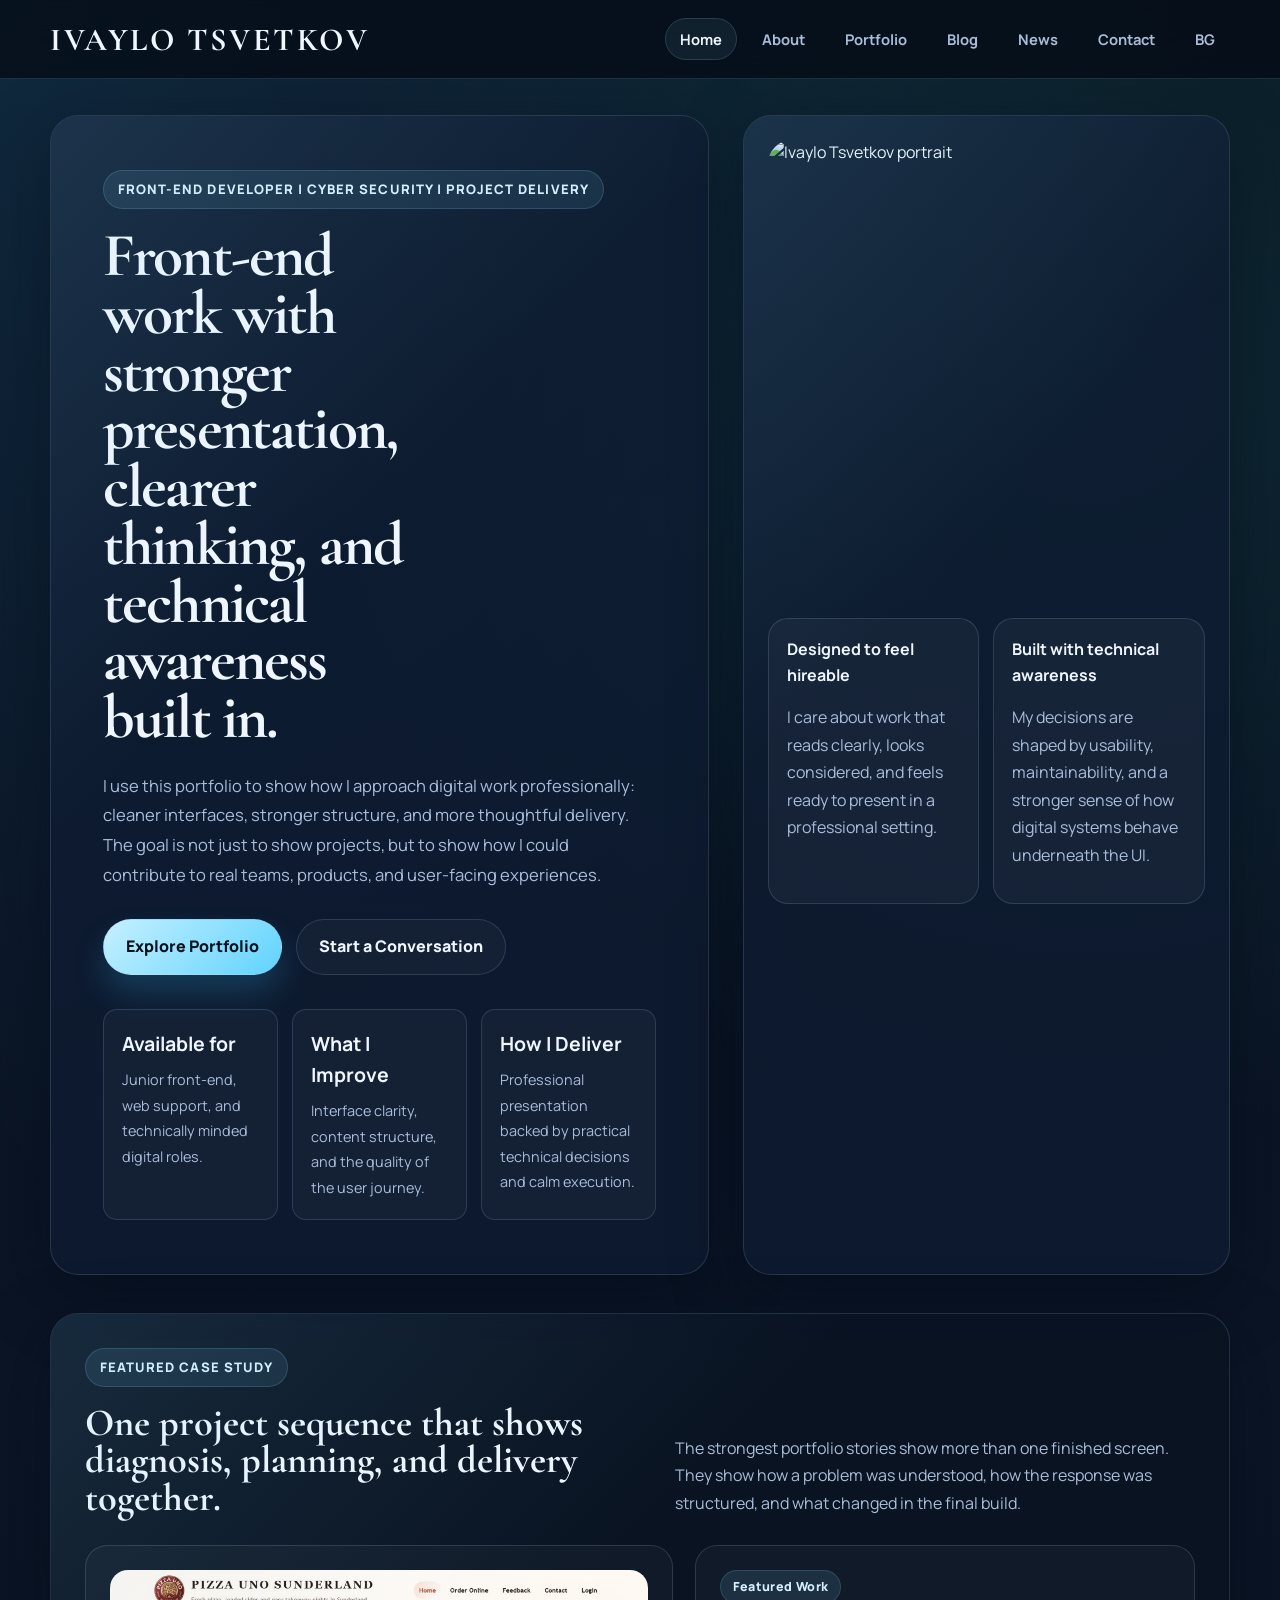
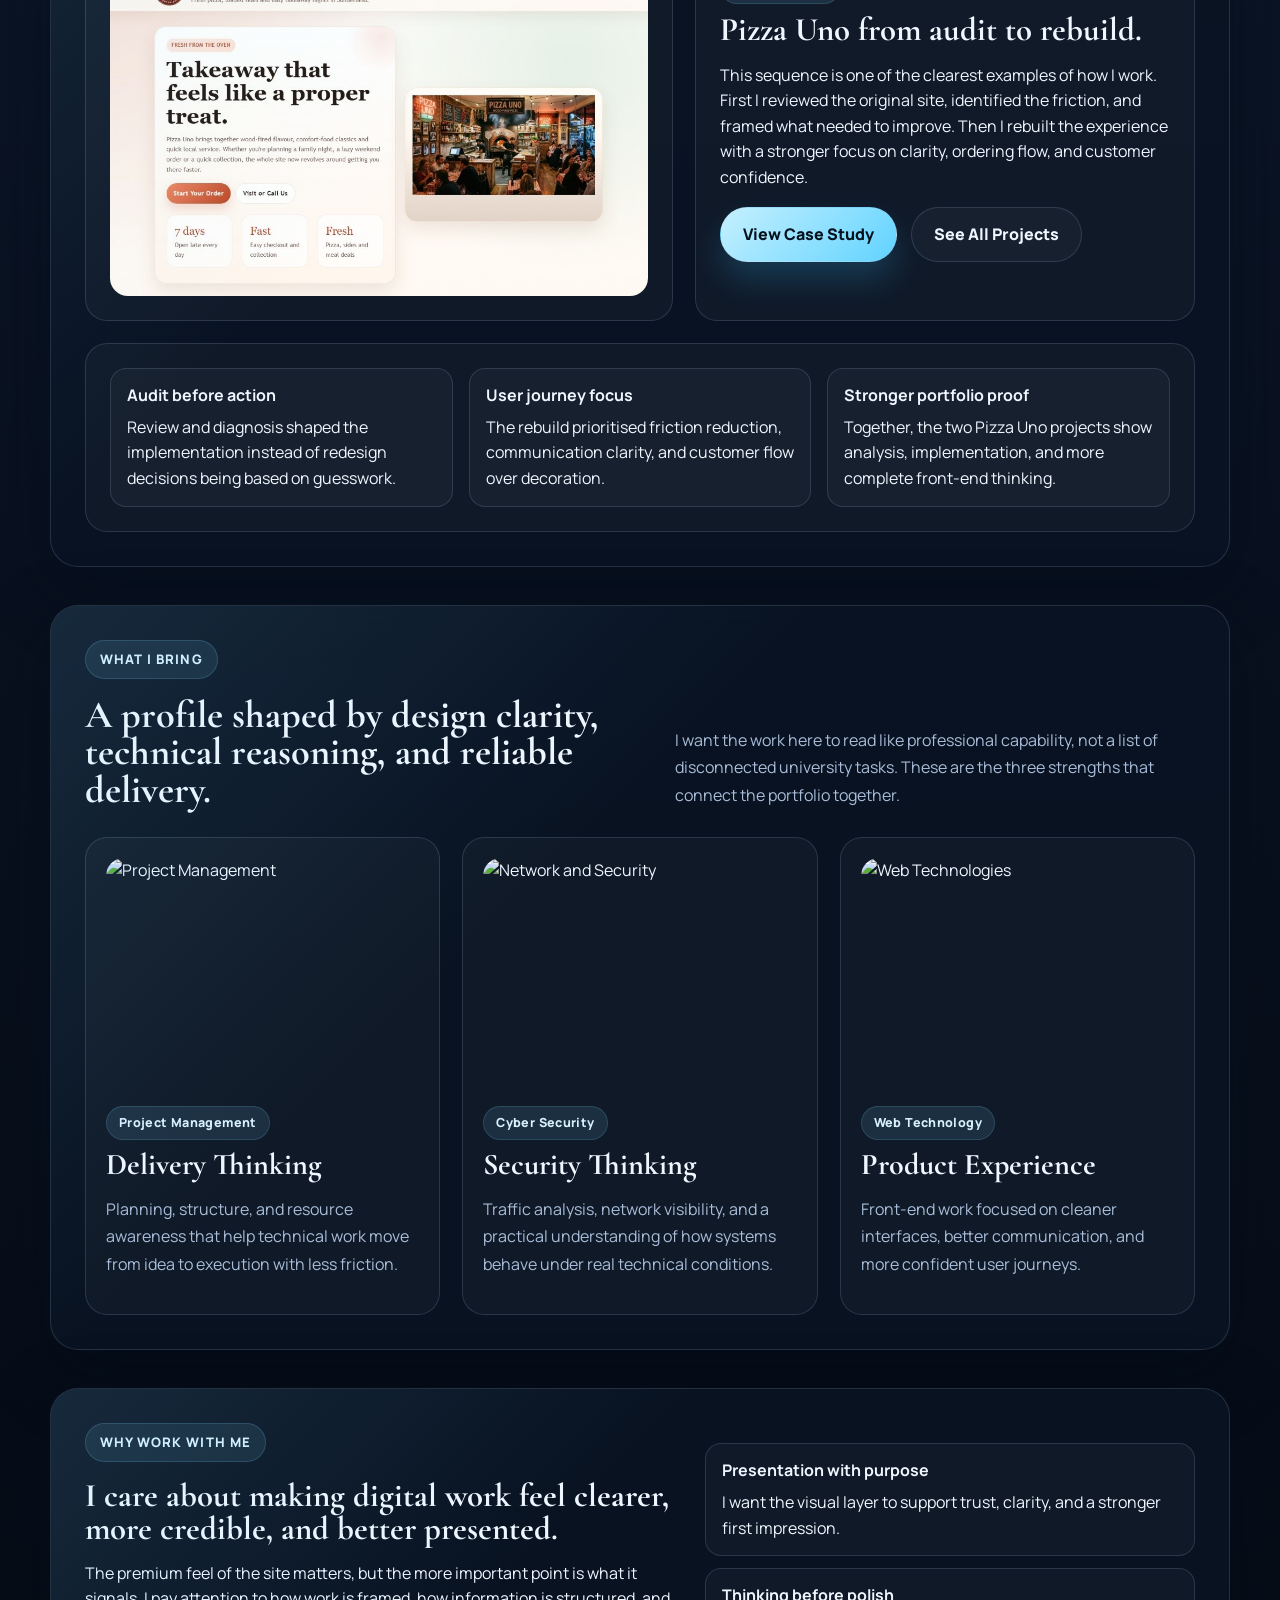
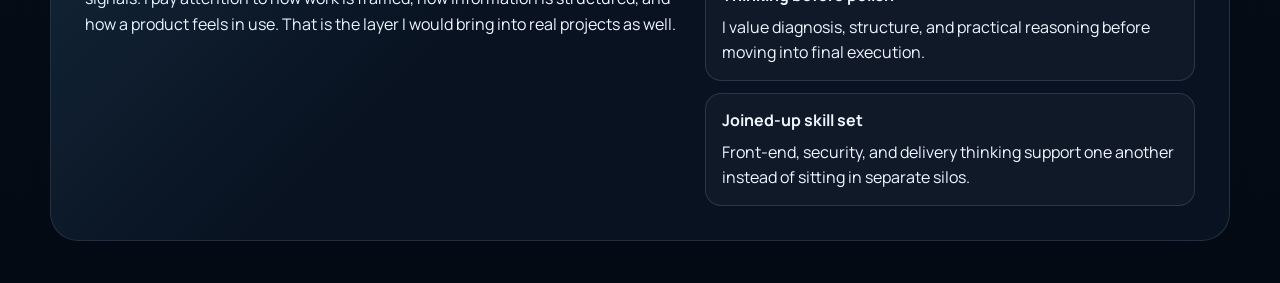
==== commit f12749d1: "Add files via upload" ====
--- a/index.html
+++ b/index.html
@@ -3,170 +3,916 @@
 <head>
     <meta charset="UTF-8">
     <meta name="viewport" content="width=device-width, initial-scale=1.0">
-    <title>Pizza Uno Sunderland</title>
-    <link rel="stylesheet" href="style.css">
+    
+    <meta name="description" content="Professional portfolio of Ivaylo Tsvetkov featuring front-end work, cyber security awareness, case studies, and polished digital presentation.">
+    <meta name="theme-color" content="#07111f">
+    <meta name="color-scheme" content="dark">
+    <meta property="og:title" content="Home | Ivaylo Tsvetkov">
+    <meta property="og:description" content="Professional portfolio of Ivaylo Tsvetkov featuring front-end work, cyber security awareness, case studies, and polished digital presentation.">
+    <meta property="og:type" content="website">
+    <meta property="og:image" content="ivaylo-main.jpg">
+    <meta name="twitter:card" content="summary_large_image">
+    <meta name="twitter:title" content="Home | Ivaylo Tsvetkov">
+    <meta name="twitter:description" content="Professional portfolio of Ivaylo Tsvetkov featuring front-end work, cyber security awareness, case studies, and polished digital presentation.">
+    <meta name="twitter:image" content="ivaylo-main.jpg">
+    <link rel="icon" type="image/svg+xml" href="favicon.svg">
+    <link rel="stylesheet" href="site-shell.css">
+    <title>Home | Ivaylo Tsvetkov</title>
+    <link rel="preconnect" href="https://fonts.googleapis.com">
+    <link rel="preconnect" href="https://fonts.gstatic.com" crossorigin>
+    <link href="https://fonts.googleapis.com/css2?family=Cormorant+Garamond:wght@600;700&family=Manrope:wght@400;500;600;700;800&display=swap" rel="stylesheet">
+    <style>
+        :root {
+            --bg: #07111f;
+            --bg-soft: #0f1c31;
+            --panel: rgba(15, 28, 49, 0.78);
+            --panel-strong: rgba(9, 19, 35, 0.9);
+            --text: #eff6ff;
+            --muted: #a9bdd9;
+            --line: rgba(162, 188, 222, 0.18);
+            --accent: #7dd3fc;
+            --accent-strong: #38bdf8;
+            --glow: rgba(56, 189, 248, 0.2);
+            --shadow: 0 22px 70px rgba(3, 10, 25, 0.45);
+            --radius-lg: 28px;
+            --radius-md: 20px;
+            --radius-sm: 14px;
+        }
+
+        * {
+            box-sizing: border-box;
+        }
+
+        body {
+            margin: 0;
+            font-family: 'Manrope', sans-serif;
+            color: var(--text);
+            line-height: 1.6;
+            background:
+                radial-gradient(circle at top left, rgba(56, 189, 248, 0.14), transparent 32%),
+                radial-gradient(circle at 85% 10%, rgba(45, 212, 191, 0.12), transparent 24%),
+                linear-gradient(180deg, #09111f 0%, #0b1526 40%, #050b14 100%);
+            top: 0 !important;
+            overflow-x: hidden;
+        }
+
+        img {
+            max-width: 100%;
+        }
+
+        a {
+            color: inherit;
+        }
+
+        .container {
+            width: min(1180px, calc(100% - 40px));
+            margin: 0 auto;
+        }
+
+        .site-header {
+            position: sticky;
+            top: 0;
+            z-index: 20;
+            line-height: normal;
+            backdrop-filter: blur(18px);
+            background: rgba(5, 11, 20, 0.72);
+            border-bottom: 1px solid var(--line);
+        }
+
+        .header-flex {
+            display: flex;
+            justify-content: space-between;
+            align-items: center;
+            gap: 24px;
+            padding: 18px 0;
+        }
+
+        .logo {
+            text-decoration: none;
+            color: var(--text);
+            font-family: 'Cormorant Garamond', serif;
+            font-size: 2rem;
+            font-weight: 700;
+            letter-spacing: 0.08em;
+        }
+
+        .nav-links {
+            list-style: none;
+            display: flex;
+            align-items: center;
+            gap: 10px;
+            margin: 0;
+            padding: 0;
+            flex-wrap: wrap;
+        }
+
+        .nav-links a,
+        .lang-switch {
+            text-decoration: none;
+            color: var(--muted);
+            font-size: 0.92rem;
+            line-height: normal;
+            font-weight: 700;
+            padding: 10px 14px;
+            border-radius: 999px;
+            border: 1px solid transparent;
+            background: transparent;
+            transition: 0.25s ease;
+        }
+
+        .nav-links a:hover,
+        .nav-links a.active,
+        .lang-switch:hover {
+            color: var(--text);
+            border-color: var(--line);
+            background: rgba(125, 211, 252, 0.08);
+        }
+
+        .lang-switch {
+            cursor: pointer;
+            font-family: inherit;
+        }
+
+        #google_translate_element, .goog-te-banner-frame, .skiptranslate { display: none !important; }
+
+        .hero {
+            padding: 36px 0 42px;
+        }
+
+        .hero-shell {
+            display: grid;
+            grid-template-columns: 1.15fr 0.85fr;
+            gap: 34px;
+            align-items: stretch;
+        }
+
+        .hero-copy,
+        .hero-visual {
+            background: var(--panel);
+            border: 1px solid var(--line);
+            border-radius: var(--radius-lg);
+            box-shadow: var(--shadow);
+            position: relative;
+            overflow: hidden;
+        }
+
+        .hero-copy {
+            padding: 54px 52px;
+        }
+
+        .hero-copy::before,
+        .hero-visual::before,
+        .section-card::before {
+            content: "";
+            position: absolute;
+            inset: 0;
+            background: linear-gradient(135deg, rgba(125, 211, 252, 0.12), transparent 40%, transparent 100%);
+            pointer-events: none;
+        }
+
+        .eyebrow {
+            display: inline-flex;
+            align-items: center;
+            gap: 10px;
+            margin-bottom: 18px;
+            padding: 8px 14px;
+            border-radius: 999px;
+            background: rgba(125, 211, 252, 0.1);
+            border: 1px solid rgba(125, 211, 252, 0.18);
+            color: #d7f1ff;
+            font-size: 0.82rem;
+            font-weight: 800;
+            letter-spacing: 0.08em;
+            text-transform: uppercase;
+        }
+
+        .hero h1,
+        .section-heading h2,
+        .feature-title,
+        .card h3 {
+            font-family: 'Cormorant Garamond', serif;
+        }
+
+        .hero h1 {
+            margin: 0;
+            font-size: clamp(3.05rem, 4.8vw, 5.15rem);
+            line-height: 0.94;
+            letter-spacing: -0.03em;
+            max-width: 10.5ch;
+        }
+
+        .hero-lead {
+            max-width: 54ch;
+            margin: 24px 0 30px;
+            color: var(--muted);
+            font-size: 1.04rem;
+            line-height: 1.78;
+        }
+
+        .hero-btns {
+            display: flex;
+            gap: 14px;
+            flex-wrap: wrap;
+            margin-bottom: 34px;
+        }
+
+        .btn {
+            display: inline-flex;
+            align-items: center;
+            justify-content: center;
+            gap: 8px;
+            padding: 14px 22px;
+            border-radius: 999px;
+            text-decoration: none;
+            font-weight: 800;
+            transition: 0.25s ease;
+            border: 1px solid var(--line);
+        }
+
+        .btn-primary {
+            color: #05111c;
+            background: linear-gradient(135deg, #c5f0ff, #61d3ff);
+            box-shadow: 0 18px 32px var(--glow);
+        }
+
+        .btn-secondary {
+            color: var(--text);
+            background: rgba(255, 255, 255, 0.03);
+        }
+
+        .btn:hover {
+            transform: translateY(-2px);
+        }
+
+        .hero-stats {
+            display: grid;
+            grid-template-columns: repeat(3, 1fr);
+            gap: 14px;
+        }
+
+        .stat {
+            padding: 18px;
+            border-radius: var(--radius-sm);
+            background: rgba(255, 255, 255, 0.03);
+            border: 1px solid var(--line);
+        }
+
+        .stat strong {
+            display: block;
+            font-size: 1.22rem;
+            margin-bottom: 8px;
+        }
+
+        .stat span {
+            color: var(--muted);
+            font-size: 0.9rem;
+            line-height: 1.65;
+        }
+
+        .hero-visual {
+            padding: 24px;
+            display: flex;
+            flex-direction: column;
+            gap: 18px;
+        }
+
+        .hero-image {
+            width: 100%;
+            min-height: 460px;
+            object-fit: cover;
+            border-radius: 24px;
+            display: block;
+        }
+
+        .feature-strip {
+            display: grid;
+            grid-template-columns: repeat(2, 1fr);
+            gap: 14px;
+        }
+
+        .feature-strip .mini-panel strong {
+            display: block;
+            margin-bottom: 6px;
+        }
+
+        .mini-panel {
+            padding: 18px;
+            border-radius: var(--radius-md);
+            background: rgba(255, 255, 255, 0.04);
+            border: 1px solid var(--line);
+        }
+
+        .mini-panel p,
+        .section-heading p,
+        .card p {
+            color: var(--muted);
+            line-height: 1.72;
+        }
+
+        .section-card {
+            margin-top: 38px;
+            padding: 34px;
+            border-radius: var(--radius-lg);
+            border: 1px solid var(--line);
+            background: var(--panel-strong);
+            box-shadow: var(--shadow);
+            position: relative;
+            overflow: hidden;
+        }
+
+        .section-heading {
+            display: flex;
+            justify-content: space-between;
+            gap: 24px;
+            align-items: end;
+            margin-bottom: 28px;
+        }
+
+        .section-heading h2 {
+            margin: 0;
+            font-size: clamp(2.1rem, 3vw, 3rem);
+            line-height: 0.98;
+        }
+
+        .section-heading p {
+            margin: 0;
+            max-width: 52ch;
+            line-height: 1.72;
+        }
+
+        .featured-grid {
+            display: grid;
+            grid-template-columns: repeat(auto-fit, minmax(260px, 1fr));
+            gap: 22px;
+        }
+
+        .featured-case {
+            display: grid;
+            grid-template-columns: 1.08fr 0.92fr;
+            gap: 22px;
+            align-items: stretch;
+        }
+
+        .featured-case-card,
+        .featured-case-copy,
+        .proof-band {
+            padding: 24px;
+            border-radius: 22px;
+            border: 1px solid var(--line);
+            background: rgba(255, 255, 255, 0.03);
+        }
+
+        .featured-case-card img {
+            width: 100%;
+            height: 100%;
+            min-height: 320px;
+            object-fit: cover;
+            display: block;
+            border-radius: 18px;
+        }
+
+        .proof-band {
+            display: grid;
+            grid-template-columns: repeat(3, 1fr);
+            gap: 16px;
+            margin-top: 22px;
+        }
+
+        .proof-band strong {
+            display: block;
+            margin-bottom: 6px;
+        }
+
+        .card {
+            text-decoration: none;
+            padding: 20px;
+            border-radius: 22px;
+            border: 1px solid var(--line);
+            background: rgba(255, 255, 255, 0.03);
+            transition: 0.25s ease;
+        }
+
+        .card:hover {
+            transform: translateY(-6px);
+            border-color: rgba(125, 211, 252, 0.32);
+            box-shadow: 0 20px 44px rgba(0, 0, 0, 0.24);
+        }
+
+        .image-wrapper {
+            width: 100%;
+            height: 230px;
+            border-radius: 18px;
+            overflow: hidden;
+            margin-bottom: 18px;
+        }
+
+        .image-wrapper img {
+            width: 100%;
+            height: 100%;
+            object-fit: cover;
+            display: block;
+        }
+
+        .tag {
+            display: inline-flex;
+            align-items: center;
+            padding: 6px 12px;
+            border-radius: 999px;
+            font-size: 0.78rem;
+            font-weight: 800;
+            letter-spacing: 0.03em;
+            margin-bottom: 10px;
+            background: rgba(125, 211, 252, 0.12);
+            color: #d7f1ff;
+            border: 1px solid rgba(125, 211, 252, 0.16);
+        }
+
+        .card h3 {
+            margin: 0 0 8px;
+            font-size: 1.88rem;
+            line-height: 0.98;
+        }
+
+        .signature-band {
+            display: grid;
+            grid-template-columns: 1.1fr 0.9fr;
+            gap: 20px;
+            align-items: stretch;
+        }
+
+        .feature-title {
+            margin: 0 0 12px;
+            font-size: 2.05rem;
+            line-height: 0.98;
+        }
+
+        .bullet-list {
+            display: grid;
+            gap: 12px;
+            margin-top: 20px;
+        }
+
+        .bullet {
+            padding: 14px 16px;
+            border-radius: 16px;
+            background: rgba(255, 255, 255, 0.03);
+            border: 1px solid var(--line);
+        }
+
+        .bullet strong {
+            display: block;
+            margin-bottom: 6px;
+        }
+
+        @media (max-width: 920px) {
+            .hero-shell,
+            .signature-band,
+            .featured-case {
+                grid-template-columns: 1fr;
+            }
+
+            .hero-copy {
+                padding: 34px 26px;
+            }
+
+            .hero h1 {
+                max-width: none;
+            }
+
+            .hero-image {
+                min-height: 360px;
+            }
+
+            .hero-stats {
+                grid-template-columns: 1fr;
+            }
+
+            .proof-band {
+                grid-template-columns: 1fr;
+            }
+        }
+
+        @media (max-width: 768px) {
+            .header-flex,
+            .section-heading {
+                flex-direction: column;
+                align-items: flex-start;
+            }
+
+            .site-header {
+                position: relative;
+                backdrop-filter: none;
+                background: rgba(5, 11, 20, 0.94);
+            }
+
+            .container {
+                width: min(100% - 24px, 1180px);
+            }
+
+            .logo {
+                font-size: 1.55rem;
+            }
+
+            nav {
+                width: 100%;
+            }
+
+            .nav-links {
+                width: 100%;
+                gap: 8px;
+            }
+
+            .nav-links li {
+                width: calc(50% - 4px);
+            }
+
+            .nav-links li:last-child {
+                width: 100%;
+            }
+
+            .nav-links a {
+                display: block;
+                width: 100%;
+                text-align: center;
+            }
+
+            .lang-switch {
+                width: 100%;
+                justify-content: center;
+            }
+
+            .hero {
+                padding: 28px 0 24px;
+            }
+
+            .hero-copy,
+            .hero-visual,
+            .section-card {
+                padding: 24px 20px;
+            }
+
+            .hero h1 {
+                font-size: clamp(2.45rem, 12vw, 3.7rem);
+                line-height: 0.98;
+            }
+
+            .hero-lead {
+                font-size: 0.98rem;
+                margin: 18px 0 24px;
+            }
+
+            .hero-btns {
+                margin-bottom: 24px;
+            }
+
+            .btn {
+                width: 100%;
+            }
+
+            .hero-visual {
+                padding: 18px;
+            }
+
+            .hero-image {
+                min-height: 0;
+                aspect-ratio: 4 / 5;
+                border-radius: 20px;
+            }
+
+            .featured-case-card img,
+            .image-wrapper {
+                min-height: 0;
+                height: auto;
+                aspect-ratio: 4 / 3;
+            }
+
+            .feature-strip {
+                grid-template-columns: 1fr;
+            }
+        }
+
+        header.site-header {
+            position: sticky;
+            top: 0;
+            z-index: 20;
+            line-height: normal;
+            backdrop-filter: blur(18px);
+            background: rgba(5, 11, 20, 0.72);
+            border-bottom: 1px solid var(--line);
+        }
+
+        header.site-header .header-flex {
+            display: flex;
+            justify-content: space-between;
+            align-items: center;
+            gap: 24px;
+            padding: 18px 0;
+        }
+
+        header.site-header .logo {
+            text-decoration: none;
+            color: var(--text);
+            font-family: 'Cormorant Garamond', serif;
+            font-size: 2rem;
+            font-weight: 700;
+            letter-spacing: 0.08em;
+            line-height: normal;
+        }
+
+        header.site-header nav {
+            width: auto;
+        }
+
+        header.site-header .nav-links {
+            list-style: none;
+            display: flex;
+            align-items: center;
+            gap: 10px;
+            margin: 0;
+            padding: 0;
+            flex-wrap: wrap;
+        }
+
+        header.site-header .nav-links a,
+        header.site-header .lang-switch {
+            text-decoration: none;
+            color: var(--muted);
+            font-size: 0.92rem;
+            font-weight: 700;
+            line-height: normal;
+            padding: 10px 14px;
+            border-radius: 999px;
+            border: 1px solid transparent;
+            background: transparent;
+            transition: 0.25s ease;
+        }
+
+        header.site-header .nav-links a:hover,
+        header.site-header .nav-links a.active,
+        header.site-header .lang-switch:hover {
+            color: var(--text);
+            border-color: var(--line);
+            background: rgba(125, 211, 252, 0.08);
+        }
+
+        header.site-header .lang-switch {
+            cursor: pointer;
+            font-family: inherit;
+        }
+
+        @media (max-width: 768px) {
+            header.site-header {
+                position: relative;
+                backdrop-filter: none;
+                background: rgba(5, 11, 20, 0.94);
+            }
+
+            header.site-header .header-flex {
+                flex-direction: column;
+                align-items: flex-start;
+            }
+
+            header.site-header nav {
+                width: 100%;
+            }
+
+            header.site-header .logo {
+                font-size: 1.55rem;
+            }
+
+            header.site-header .nav-links {
+                width: 100%;
+                gap: 8px;
+            }
+
+            header.site-header .nav-links li {
+                width: calc(50% - 4px);
+            }
+
+            header.site-header .nav-links li:last-child {
+                width: 100%;
+            }
+
+            header.site-header .nav-links a {
+                display: block;
+                width: 100%;
+                text-align: center;
+            }
+
+            header.site-header .lang-switch {
+                width: 100%;
+            }
+        }
+    </style>
 </head>
-<body class="home-page">
-    <header>
-        <div class="header-inner">
-            <div class="logo">
-                <img src="Logo.png" alt="Pizza Uno logo">
-            </div>
-            <div class="site-title">
-                <h1>PIZZA UNO SUNDERLAND</h1>
-                <p>Fresh pizza, loaded sides and easy takeaway nights in Sunderland.</p>
-            </div>
-            <button class="nav-toggle" type="button" aria-expanded="false" aria-controls="site-nav">Menu</button>
-            <nav id="site-nav">
-                <a href="index.html" class="active">Home</a>
-                <a href="order.html">Order Online</a>
-                <a href="feedback.html">Feedback</a>
-                <a href="contact.html">Contact</a>
-                <a href="login.html">Login</a>
+<body>
+    <header class="site-header">
+        <div class="container header-flex">
+            <a href="index.html" class="logo">IVAYLO TSVETKOV</a>
+            <nav>
+                <ul class="nav-links">
+                    <li><a href="index.html" class="active">Home</a></li>
+                    <li><a href="about.html">About</a></li>
+                    <li><a href="portfolio.html">Portfolio</a></li>
+                    <li><a href="blog.html">Blog</a></li>
+                    <li><a href="news.html">News</a></li>
+                    <li><a href="contact.html">Contact</a></li>
+                    <li><button class="lang-switch" onclick="toggleLanguage()"><span id="lang-text">BG</span></button></li>
+                </ul>
             </nav>
         </div>
     </header>
 
-    <main>
-        <section class="hero">
-            <div class="hero-card">
-                <span class="eyebrow">Fresh from the oven</span>
-                <h2 class="hero-heading">Takeaway that feels like a proper treat.</h2>
-                <p class="hero-copy">Pizza Uno brings together wood-fired flavour, comfort-food classics and quick local service. Whether you're planning a family night, a lazy weekend order or a quick collection, the whole site now revolves around getting you there faster.</p>
-                <div class="hero-actions">
-                    <a class="button-link" href="order.html">Start Your Order</a>
-                    <a class="secondary-link" href="contact.html">Visit or Call Us</a>
-                </div>
-                <div class="stats-grid">
-                    <div class="stat-card">
-                        <span class="stat-value">7 days</span>
-                        <span class="stat-label">Open late every day</span>
+    <div id="google_translate_element"></div>
+
+    <section class="hero">
+        <div class="container hero-shell">
+            <div class="hero-copy">
+                <span class="eyebrow">Front-End Developer | Cyber Security | Project Delivery</span>
+                <h1>Front-end work with stronger presentation, clearer thinking, and technical awareness built in.</h1>
+                <p class="hero-lead">I use this portfolio to show how I approach digital work professionally: cleaner interfaces, stronger structure, and more thoughtful delivery. The goal is not just to show projects, but to show how I could contribute to real teams, products, and user-facing experiences.</p>
+
+                <div class="hero-btns">
+                    <a href="portfolio.html" class="btn btn-primary">Explore Portfolio</a>
+                    <a href="contact.html" class="btn btn-secondary">Start a Conversation</a>
+                </div>
+
+                <div class="hero-stats">
+                    <div class="stat">
+                        <strong>Available for</strong>
+                        <span>Junior front-end, web support, and technically minded digital roles.</span>
                     </div>
-                    <div class="stat-card">
-                        <span class="stat-value">Fast</span>
-                        <span class="stat-label">Easy checkout and collection</span>
+                    <div class="stat">
+                        <strong>What I Improve</strong>
+                        <span>Interface clarity, content structure, and the quality of the user journey.</span>
                     </div>
-                    <div class="stat-card">
-                        <span class="stat-value">Fresh</span>
-                        <span class="stat-label">Pizza, sides and meal deals</span>
+                    <div class="stat">
+                        <strong>How I Deliver</strong>
+                        <span>Professional presentation backed by practical technical decisions and calm execution.</span>
                     </div>
                 </div>
             </div>
-            <div class="hero-media media-fit">
-                <img src="Uno.jpg" alt="Pizza Uno restaurant interior">
+
+            <div class="hero-visual">
+                <img src="ivaylo-main.jpg" alt="Ivaylo Tsvetkov portrait" class="hero-image">
+                <div class="feature-strip">
+                    <div class="mini-panel">
+                        <strong>Designed to feel hireable</strong>
+                        <p>I care about work that reads clearly, looks considered, and feels ready to present in a professional setting.</p>
+                    </div>
+                    <div class="mini-panel">
+                        <strong>Built with technical awareness</strong>
+                        <p>My decisions are shaped by usability, maintainability, and a stronger sense of how digital systems behave underneath the UI.</p>
+                    </div>
+                </div>
             </div>
-        </section>
-
-        <section class="section-heading">
-            <h2>Why People Come Back</h2>
-            <p>We reorganised the site around the things customers care about most: quick offers, clear ordering and a better mobile experience.</p>
-        </section>
-
-        <section class="highlights-grid">
-            <article class="feature-card">
-                <h3 class="feature-title">Easy Online Ordering</h3>
-                <p>Browse deals, sides, burgers and pizzas in one cleaner menu layout without hunting through cluttered sections.</p>
-            </article>
-            <article class="feature-card">
-                <h3 class="feature-title">Designed for Mobile</h3>
-                <p>The full site now scales much better on smaller screens, from navigation to cards, forms and checkout.</p>
-            </article>
-            <article class="feature-card">
-                <h3 class="feature-title">Basket That Follows Through</h3>
-                <p>Add items on the homepage or menu page and carry them through to checkout with a clearer summary.</p>
-            </article>
-        </section>
-
-        <section class="section-heading" id="offers">
-            <h2>Popular Deals</h2>
-            <p>Quick picks for family nights, value meals and collection specials.</p>
-        </section>
-
-        <section class="menu-grid">
-            <div class="offers">
-                <article class="offer-card">
-                    <div class="offer-image"><img src="Deal1.jpeg" alt="Family Feast deal"></div>
-                    <div class="offer-content">
-                        <h3>Family Feast</h3>
-                        <p>2 large pizzas, garlic bread and a 1.5L Coke for an easy family order.</p>
-                        <div class="offer-meta">
-                            <span class="offer-price">£29.99</span>
-                            <button class="order-btn" type="button" data-name="Family Feast" data-price="29.99">Add to Basket</button>
-                        </div>
+        </div>
+
+        <div class="container section-card">
+            <div class="section-heading">
+                <div>
+                    <span class="eyebrow">Featured Case Study</span>
+                    <h2>One project sequence that shows diagnosis, planning, and delivery together.</h2>
+                </div>
+                <p>The strongest portfolio stories show more than one finished screen. They show how a problem was understood, how the response was structured, and what changed in the final build.</p>
+            </div>
+
+            <div class="featured-case">
+                <a href="p4.html" class="featured-case-card">
+                    <img src="p4-11.jpg" alt="Pizza Uno featured project">
+                </a>
+                <div class="featured-case-copy">
+                    <span class="tag">Featured Work</span>
+                    <h3 class="feature-title">Pizza Uno from audit to rebuild.</h3>
+                    <p>This sequence is one of the clearest examples of how I work. First I reviewed the original site, identified the friction, and framed what needed to improve. Then I rebuilt the experience with a stronger focus on clarity, ordering flow, and customer confidence.</p>
+                    <div class="hero-btns">
+                        <a href="p4.html" class="btn btn-primary">View Case Study</a>
+                        <a href="portfolio.html" class="btn btn-secondary">See All Projects</a>
                     </div>
-                </article>
-                <article class="offer-card">
-                    <div class="offer-image"><img src="Deal2.jpeg" alt="Meal Deal"></div>
-                    <div class="offer-content">
-                        <h3>Meal Deal</h3>
-                        <p>1 large pizza, large fries and a can of Coke for a classic takeaway combo.</p>
-                        <div class="offer-meta">
-                            <span class="offer-price">£19.99</span>
-                            <button class="order-btn" type="button" data-name="Meal Deal" data-price="19.99">Add to Basket</button>
-                        </div>
+                </div>
+            </div>
+
+            <div class="proof-band">
+                <div class="bullet">
+                    <strong>Audit before action</strong>
+                    Review and diagnosis shaped the implementation instead of redesign decisions being based on guesswork.
+                </div>
+                <div class="bullet">
+                    <strong>User journey focus</strong>
+                    The rebuild prioritised friction reduction, communication clarity, and customer flow over decoration.
+                </div>
+                <div class="bullet">
+                    <strong>Stronger portfolio proof</strong>
+                    Together, the two Pizza Uno projects show analysis, implementation, and more complete front-end thinking.
+                </div>
+            </div>
+        </div>
+
+        <div class="container section-card">
+            <div class="section-heading">
+                <div>
+                    <span class="eyebrow">What I Bring</span>
+                    <h2>A profile shaped by design clarity, technical reasoning, and reliable delivery.</h2>
+                </div>
+                <p>I want the work here to read like professional capability, not a list of disconnected university tasks. These are the three strengths that connect the portfolio together.</p>
+            </div>
+
+            <div class="featured-grid">
+                <a href="p1.html" class="card">
+                    <div class="image-wrapper"><img src="pm.jpg" alt="Project Management"></div>
+                    <span class="tag">Project Management</span>
+                    <h3>Delivery Thinking</h3>
+                    <p>Planning, structure, and resource awareness that help technical work move from idea to execution with less friction.</p>
+                </a>
+
+                <a href="p2.html" class="card">
+                    <div class="image-wrapper"><img src="ns.jpg" alt="Network and Security"></div>
+                    <span class="tag">Cyber Security</span>
+                    <h3>Security Thinking</h3>
+                    <p>Traffic analysis, network visibility, and a practical understanding of how systems behave under real technical conditions.</p>
+                </a>
+
+                <a href="p3.html" class="card">
+                    <div class="image-wrapper"><img src="sw.jpg" alt="Web Technologies"></div>
+                    <span class="tag">Web Technology</span>
+                    <h3>Product Experience</h3>
+                    <p>Front-end work focused on cleaner interfaces, better communication, and more confident user journeys.</p>
+                </a>
+            </div>
+        </div>
+
+        <div class="container section-card">
+            <div class="signature-band">
+                <div>
+                    <span class="eyebrow">Why Work With Me</span>
+                    <h2 class="feature-title">I care about making digital work feel clearer, more credible, and better presented.</h2>
+                    <p>The premium feel of the site matters, but the more important point is what it signals. I pay attention to how work is framed, how information is structured, and how a product feels in use. That is the layer I would bring into real projects as well.</p>
+                </div>
+                <div class="bullet-list">
+                    <div class="bullet">
+                        <strong>Presentation with purpose</strong>
+                        I want the visual layer to support trust, clarity, and a stronger first impression.
                     </div>
-                </article>
-                <article class="offer-card">
-                    <div class="offer-image"><img src="Deal3.jpg" alt="Any large pizza offer"></div>
-                    <div class="offer-content">
-                        <h3>Any Large Pizza</h3>
-                        <p>A simple collection-ready special when you want something quick and reliable.</p>
-                        <div class="offer-meta">
-                            <span class="offer-price">£9.99</span>
-                            <button class="order-btn" type="button" data-name="Any Large Pizza" data-price="9.99">Add to Basket</button>
-                        </div>
+                    <div class="bullet">
+                        <strong>Thinking before polish</strong>
+                        I value diagnosis, structure, and practical reasoning before moving into final execution.
                     </div>
-                </article>
+                    <div class="bullet">
+                        <strong>Joined-up skill set</strong>
+                        Front-end, security, and delivery thinking support one another instead of sitting in separate silos.
+                    </div>
+                </div>
             </div>
-
-            <aside class="cart-summary">
-                <span class="status-pill">Live basket</span>
-                <h3>Your Basket</h3>
-                <p id="basket-status">Your basket is empty.</p>
-                <div class="cart-items" id="basket-items">
-                    <div class="cart-item"><span class="cart-item-name">No items yet</span><span class="cart-item-price">£0.00</span></div>
-                </div>
-                <div class="cart-totals">
-                    <p><span>Subtotal</span><strong class="subtotal-val">£0.00</strong></p>
-                    <p><span>Delivery</span><span>£2.50</span></p>
-                    <hr>
-                    <p><span>Total</span><strong class="total-val">£0.00</strong></p>
-                </div>
-                <button class="checkout-btn" type="button" disabled>Checkout</button>
-            </aside>
-        </section>
-
-        <section class="section-heading">
-            <h2>More Than Just Pizza</h2>
-            <p>Build a full order with sides, wings, burgers and wraps, or keep it simple with one of our ready-made specials.</p>
-        </section>
-
-        <section class="info-grid">
-            <article class="info-card">
-                <h3 class="panel-title">Fresh Sides</h3>
-                <p>Garlic bread, chips, wings and chicken strips all sit alongside the pizza menu for easier ordering.</p>
-            </article>
-            <article class="info-card">
-                <h3 class="panel-title">Fast Collection</h3>
-                <p>Ideal for busy evenings when you want something dependable without overcomplicating the order.</p>
-            </article>
-            <article class="info-card">
-                <h3 class="panel-title">Local Favourite</h3>
-                <p>Simple, warm and easy to use, with contact details, feedback and account pages that feel part of one site.</p>
-            </article>
-        </section>
-    </main>
-
-    <footer>
-        <p>&copy; 2026 Pizza Uno Sunderland | <a href="policy.html">Terms &amp; Cookie Policy</a></p>
-    </footer>
-
-    <div id="cookie-banner" class="cookie-container">
-        <p>We use cookies to improve your experience and remember your basket. By selecting "Accept", you agree to our <a href="policy.html">Terms &amp; Cookies</a>.</p>
-        <button id="accept-cookies" type="button">Accept</button>
-    </div>
-
-    <script src="script.js"></script>
+        </div>
+    </section>
+
+    <script type="text/javascript">
+        function googleTranslateElementInit() {
+            new google.translate.TranslateElement({
+                pageLanguage: 'en',
+                includedLanguages: 'en,bg',
+                autoDisplay: false
+            }, 'google_translate_element');
+            setTimeout(applySavedLanguage, 1000);
+        }
+
+        function toggleLanguage() {
+            const currentLang = localStorage.getItem('preferredLang') || 'en';
+            const newLang = currentLang === 'en' ? 'bg' : 'en';
+            changeLanguage(newLang);
+        }
+
+        function changeLanguage(langCode) {
+            const select = document.querySelector('.goog-te-combo');
+            if (select) {
+                select.value = langCode;
+                select.dispatchEvent(new Event('change'));
+                localStorage.setItem('preferredLang', langCode);
+                updateButtonText(langCode);
+            }
+        }
+
+        function applySavedLanguage() {
+            const savedLang = localStorage.getItem('preferredLang');
+            if (savedLang && savedLang !== 'en') {
+                changeLanguage(savedLang);
+            } else {
+                updateButtonText('en');
+            }
+        }
+
+        function updateButtonText(lang) {
+            const btn = document.getElementById('lang-text');
+            if (btn) {
+                btn.innerText = lang === 'en' ? 'BG' : 'EN';
+            }
+        }
+    </script>
+    <script type="text/javascript" src="https://translate.google.com/translate_a/element.js?cb=googleTranslateElementInit"></script>
+    <script src="site-enhancements.js"></script>
 </body>
-</html>
-
+</html>
+
+
+
+
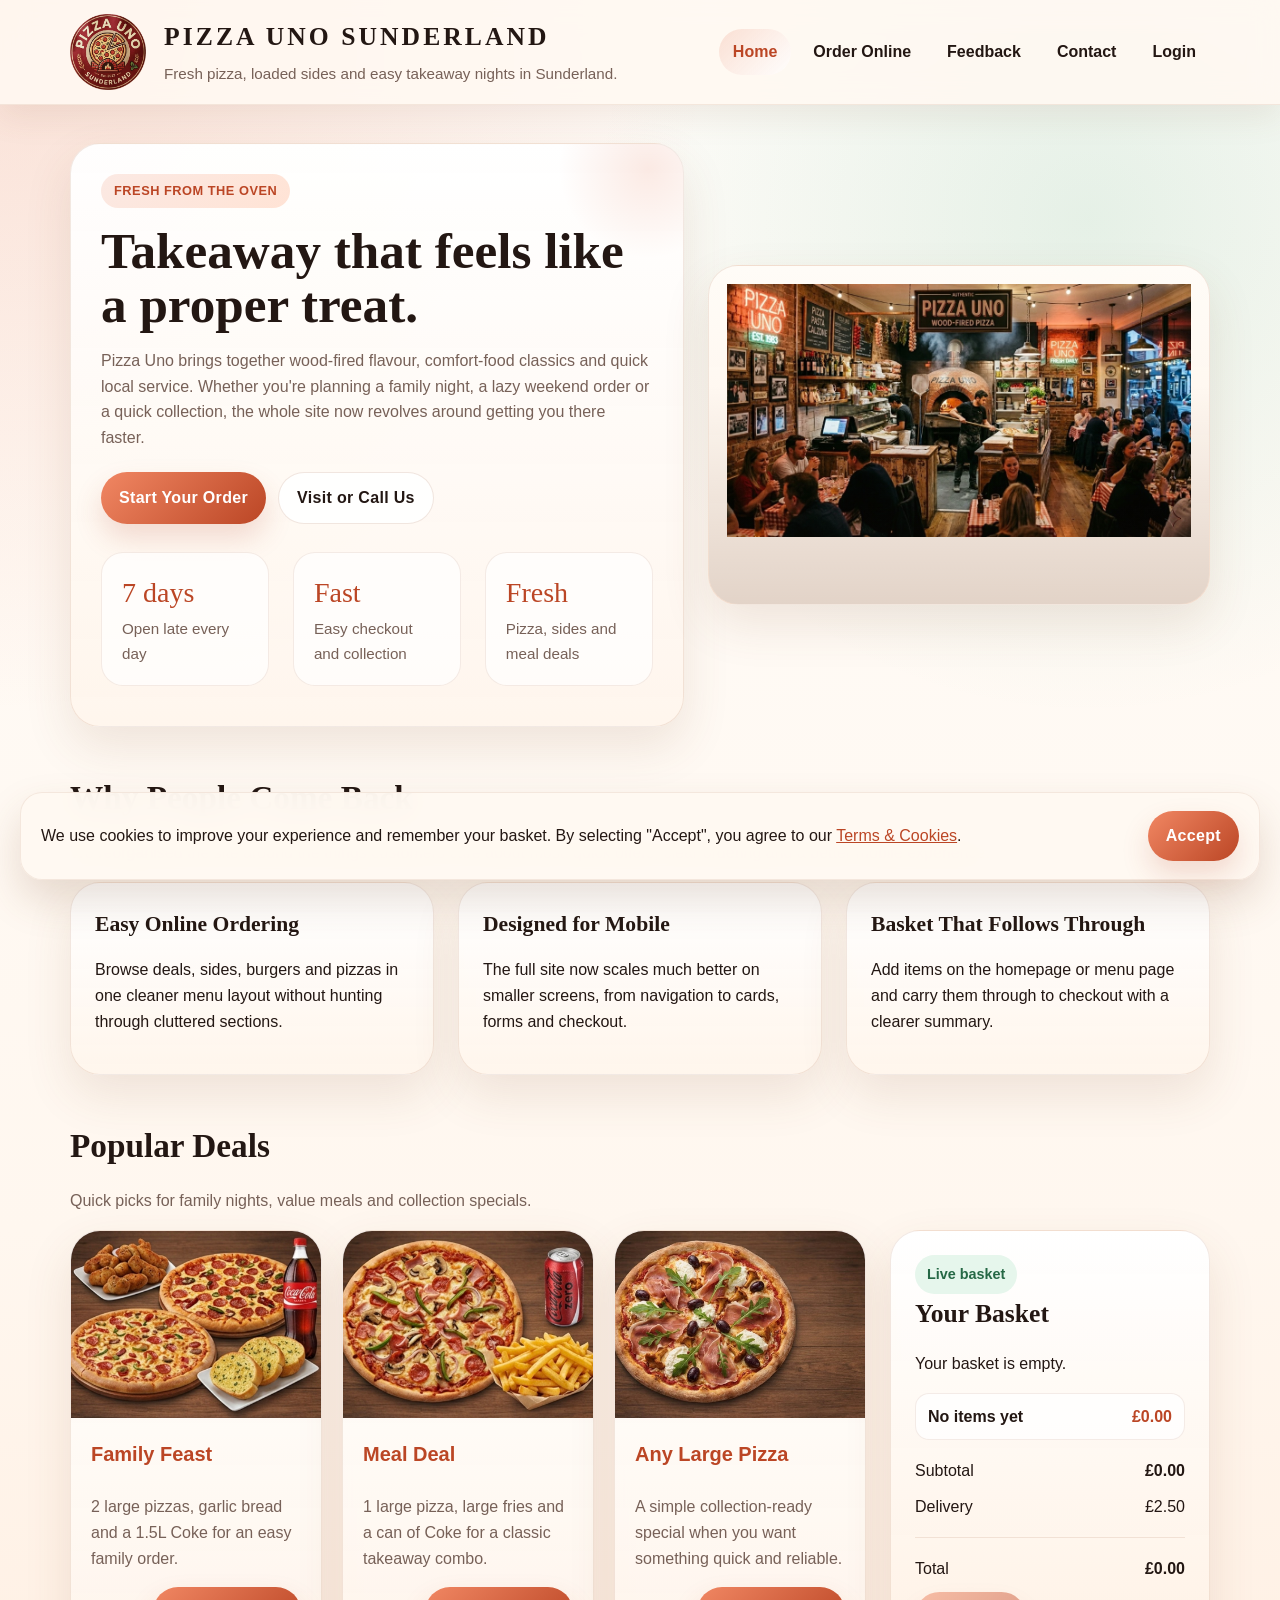
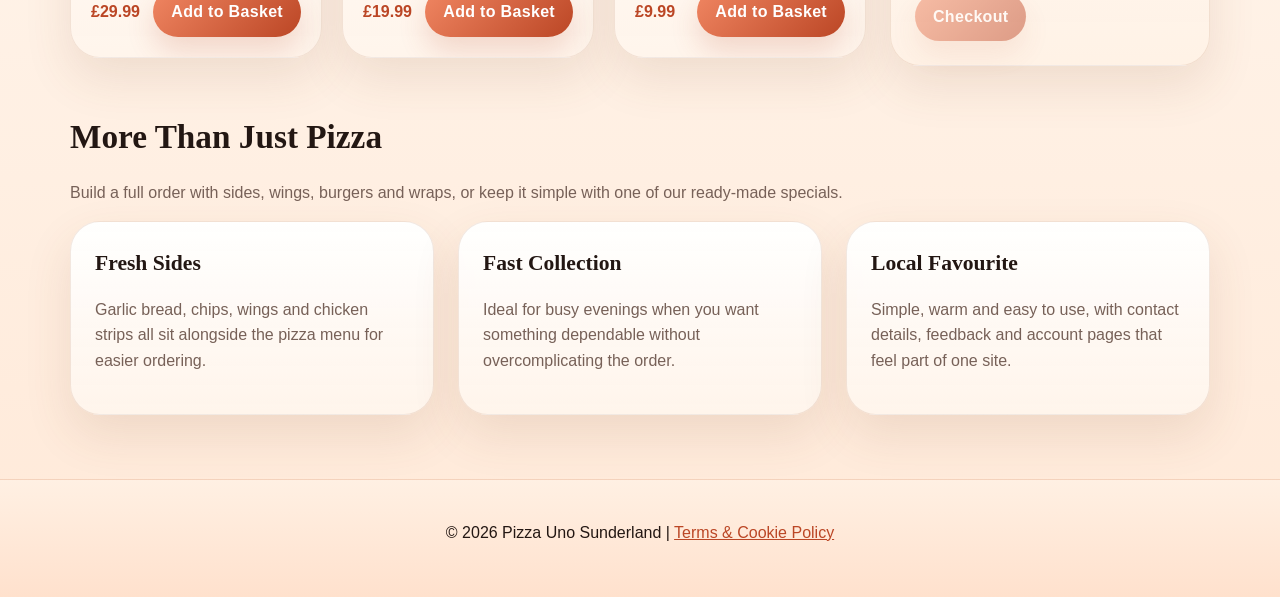
==== commit 682ad2c7: "Add files via upload" ====
--- a/index.html
+++ b/index.html
@@ -3,916 +3,170 @@
 <head>
     <meta charset="UTF-8">
     <meta name="viewport" content="width=device-width, initial-scale=1.0">
-    
-    <meta name="description" content="Professional portfolio of Ivaylo Tsvetkov featuring front-end work, cyber security awareness, case studies, and polished digital presentation.">
-    <meta name="theme-color" content="#07111f">
-    <meta name="color-scheme" content="dark">
-    <meta property="og:title" content="Home | Ivaylo Tsvetkov">
-    <meta property="og:description" content="Professional portfolio of Ivaylo Tsvetkov featuring front-end work, cyber security awareness, case studies, and polished digital presentation.">
-    <meta property="og:type" content="website">
-    <meta property="og:image" content="ivaylo-main.jpg">
-    <meta name="twitter:card" content="summary_large_image">
-    <meta name="twitter:title" content="Home | Ivaylo Tsvetkov">
-    <meta name="twitter:description" content="Professional portfolio of Ivaylo Tsvetkov featuring front-end work, cyber security awareness, case studies, and polished digital presentation.">
-    <meta name="twitter:image" content="ivaylo-main.jpg">
-    <link rel="icon" type="image/svg+xml" href="favicon.svg">
-    <link rel="stylesheet" href="site-shell.css">
-    <title>Home | Ivaylo Tsvetkov</title>
-    <link rel="preconnect" href="https://fonts.googleapis.com">
-    <link rel="preconnect" href="https://fonts.gstatic.com" crossorigin>
-    <link href="https://fonts.googleapis.com/css2?family=Cormorant+Garamond:wght@600;700&family=Manrope:wght@400;500;600;700;800&display=swap" rel="stylesheet">
-    <style>
-        :root {
-            --bg: #07111f;
-            --bg-soft: #0f1c31;
-            --panel: rgba(15, 28, 49, 0.78);
-            --panel-strong: rgba(9, 19, 35, 0.9);
-            --text: #eff6ff;
-            --muted: #a9bdd9;
-            --line: rgba(162, 188, 222, 0.18);
-            --accent: #7dd3fc;
-            --accent-strong: #38bdf8;
-            --glow: rgba(56, 189, 248, 0.2);
-            --shadow: 0 22px 70px rgba(3, 10, 25, 0.45);
-            --radius-lg: 28px;
-            --radius-md: 20px;
-            --radius-sm: 14px;
-        }
-
-        * {
-            box-sizing: border-box;
-        }
-
-        body {
-            margin: 0;
-            font-family: 'Manrope', sans-serif;
-            color: var(--text);
-            line-height: 1.6;
-            background:
-                radial-gradient(circle at top left, rgba(56, 189, 248, 0.14), transparent 32%),
-                radial-gradient(circle at 85% 10%, rgba(45, 212, 191, 0.12), transparent 24%),
-                linear-gradient(180deg, #09111f 0%, #0b1526 40%, #050b14 100%);
-            top: 0 !important;
-            overflow-x: hidden;
-        }
-
-        img {
-            max-width: 100%;
-        }
-
-        a {
-            color: inherit;
-        }
-
-        .container {
-            width: min(1180px, calc(100% - 40px));
-            margin: 0 auto;
-        }
-
-        .site-header {
-            position: sticky;
-            top: 0;
-            z-index: 20;
-            line-height: normal;
-            backdrop-filter: blur(18px);
-            background: rgba(5, 11, 20, 0.72);
-            border-bottom: 1px solid var(--line);
-        }
-
-        .header-flex {
-            display: flex;
-            justify-content: space-between;
-            align-items: center;
-            gap: 24px;
-            padding: 18px 0;
-        }
-
-        .logo {
-            text-decoration: none;
-            color: var(--text);
-            font-family: 'Cormorant Garamond', serif;
-            font-size: 2rem;
-            font-weight: 700;
-            letter-spacing: 0.08em;
-        }
-
-        .nav-links {
-            list-style: none;
-            display: flex;
-            align-items: center;
-            gap: 10px;
-            margin: 0;
-            padding: 0;
-            flex-wrap: wrap;
-        }
-
-        .nav-links a,
-        .lang-switch {
-            text-decoration: none;
-            color: var(--muted);
-            font-size: 0.92rem;
-            line-height: normal;
-            font-weight: 700;
-            padding: 10px 14px;
-            border-radius: 999px;
-            border: 1px solid transparent;
-            background: transparent;
-            transition: 0.25s ease;
-        }
-
-        .nav-links a:hover,
-        .nav-links a.active,
-        .lang-switch:hover {
-            color: var(--text);
-            border-color: var(--line);
-            background: rgba(125, 211, 252, 0.08);
-        }
-
-        .lang-switch {
-            cursor: pointer;
-            font-family: inherit;
-        }
-
-        #google_translate_element, .goog-te-banner-frame, .skiptranslate { display: none !important; }
-
-        .hero {
-            padding: 36px 0 42px;
-        }
-
-        .hero-shell {
-            display: grid;
-            grid-template-columns: 1.15fr 0.85fr;
-            gap: 34px;
-            align-items: stretch;
-        }
-
-        .hero-copy,
-        .hero-visual {
-            background: var(--panel);
-            border: 1px solid var(--line);
-            border-radius: var(--radius-lg);
-            box-shadow: var(--shadow);
-            position: relative;
-            overflow: hidden;
-        }
-
-        .hero-copy {
-            padding: 54px 52px;
-        }
-
-        .hero-copy::before,
-        .hero-visual::before,
-        .section-card::before {
-            content: "";
-            position: absolute;
-            inset: 0;
-            background: linear-gradient(135deg, rgba(125, 211, 252, 0.12), transparent 40%, transparent 100%);
-            pointer-events: none;
-        }
-
-        .eyebrow {
-            display: inline-flex;
-            align-items: center;
-            gap: 10px;
-            margin-bottom: 18px;
-            padding: 8px 14px;
-            border-radius: 999px;
-            background: rgba(125, 211, 252, 0.1);
-            border: 1px solid rgba(125, 211, 252, 0.18);
-            color: #d7f1ff;
-            font-size: 0.82rem;
-            font-weight: 800;
-            letter-spacing: 0.08em;
-            text-transform: uppercase;
-        }
-
-        .hero h1,
-        .section-heading h2,
-        .feature-title,
-        .card h3 {
-            font-family: 'Cormorant Garamond', serif;
-        }
-
-        .hero h1 {
-            margin: 0;
-            font-size: clamp(3.05rem, 4.8vw, 5.15rem);
-            line-height: 0.94;
-            letter-spacing: -0.03em;
-            max-width: 10.5ch;
-        }
-
-        .hero-lead {
-            max-width: 54ch;
-            margin: 24px 0 30px;
-            color: var(--muted);
-            font-size: 1.04rem;
-            line-height: 1.78;
-        }
-
-        .hero-btns {
-            display: flex;
-            gap: 14px;
-            flex-wrap: wrap;
-            margin-bottom: 34px;
-        }
-
-        .btn {
-            display: inline-flex;
-            align-items: center;
-            justify-content: center;
-            gap: 8px;
-            padding: 14px 22px;
-            border-radius: 999px;
-            text-decoration: none;
-            font-weight: 800;
-            transition: 0.25s ease;
-            border: 1px solid var(--line);
-        }
-
-        .btn-primary {
-            color: #05111c;
-            background: linear-gradient(135deg, #c5f0ff, #61d3ff);
-            box-shadow: 0 18px 32px var(--glow);
-        }
-
-        .btn-secondary {
-            color: var(--text);
-            background: rgba(255, 255, 255, 0.03);
-        }
-
-        .btn:hover {
-            transform: translateY(-2px);
-        }
-
-        .hero-stats {
-            display: grid;
-            grid-template-columns: repeat(3, 1fr);
-            gap: 14px;
-        }
-
-        .stat {
-            padding: 18px;
-            border-radius: var(--radius-sm);
-            background: rgba(255, 255, 255, 0.03);
-            border: 1px solid var(--line);
-        }
-
-        .stat strong {
-            display: block;
-            font-size: 1.22rem;
-            margin-bottom: 8px;
-        }
-
-        .stat span {
-            color: var(--muted);
-            font-size: 0.9rem;
-            line-height: 1.65;
-        }
-
-        .hero-visual {
-            padding: 24px;
-            display: flex;
-            flex-direction: column;
-            gap: 18px;
-        }
-
-        .hero-image {
-            width: 100%;
-            min-height: 460px;
-            object-fit: cover;
-            border-radius: 24px;
-            display: block;
-        }
-
-        .feature-strip {
-            display: grid;
-            grid-template-columns: repeat(2, 1fr);
-            gap: 14px;
-        }
-
-        .feature-strip .mini-panel strong {
-            display: block;
-            margin-bottom: 6px;
-        }
-
-        .mini-panel {
-            padding: 18px;
-            border-radius: var(--radius-md);
-            background: rgba(255, 255, 255, 0.04);
-            border: 1px solid var(--line);
-        }
-
-        .mini-panel p,
-        .section-heading p,
-        .card p {
-            color: var(--muted);
-            line-height: 1.72;
-        }
-
-        .section-card {
-            margin-top: 38px;
-            padding: 34px;
-            border-radius: var(--radius-lg);
-            border: 1px solid var(--line);
-            background: var(--panel-strong);
-            box-shadow: var(--shadow);
-            position: relative;
-            overflow: hidden;
-        }
-
-        .section-heading {
-            display: flex;
-            justify-content: space-between;
-            gap: 24px;
-            align-items: end;
-            margin-bottom: 28px;
-        }
-
-        .section-heading h2 {
-            margin: 0;
-            font-size: clamp(2.1rem, 3vw, 3rem);
-            line-height: 0.98;
-        }
-
-        .section-heading p {
-            margin: 0;
-            max-width: 52ch;
-            line-height: 1.72;
-        }
-
-        .featured-grid {
-            display: grid;
-            grid-template-columns: repeat(auto-fit, minmax(260px, 1fr));
-            gap: 22px;
-        }
-
-        .featured-case {
-            display: grid;
-            grid-template-columns: 1.08fr 0.92fr;
-            gap: 22px;
-            align-items: stretch;
-        }
-
-        .featured-case-card,
-        .featured-case-copy,
-        .proof-band {
-            padding: 24px;
-            border-radius: 22px;
-            border: 1px solid var(--line);
-            background: rgba(255, 255, 255, 0.03);
-        }
-
-        .featured-case-card img {
-            width: 100%;
-            height: 100%;
-            min-height: 320px;
-            object-fit: cover;
-            display: block;
-            border-radius: 18px;
-        }
-
-        .proof-band {
-            display: grid;
-            grid-template-columns: repeat(3, 1fr);
-            gap: 16px;
-            margin-top: 22px;
-        }
-
-        .proof-band strong {
-            display: block;
-            margin-bottom: 6px;
-        }
-
-        .card {
-            text-decoration: none;
-            padding: 20px;
-            border-radius: 22px;
-            border: 1px solid var(--line);
-            background: rgba(255, 255, 255, 0.03);
-            transition: 0.25s ease;
-        }
-
-        .card:hover {
-            transform: translateY(-6px);
-            border-color: rgba(125, 211, 252, 0.32);
-            box-shadow: 0 20px 44px rgba(0, 0, 0, 0.24);
-        }
-
-        .image-wrapper {
-            width: 100%;
-            height: 230px;
-            border-radius: 18px;
-            overflow: hidden;
-            margin-bottom: 18px;
-        }
-
-        .image-wrapper img {
-            width: 100%;
-            height: 100%;
-            object-fit: cover;
-            display: block;
-        }
-
-        .tag {
-            display: inline-flex;
-            align-items: center;
-            padding: 6px 12px;
-            border-radius: 999px;
-            font-size: 0.78rem;
-            font-weight: 800;
-            letter-spacing: 0.03em;
-            margin-bottom: 10px;
-            background: rgba(125, 211, 252, 0.12);
-            color: #d7f1ff;
-            border: 1px solid rgba(125, 211, 252, 0.16);
-        }
-
-        .card h3 {
-            margin: 0 0 8px;
-            font-size: 1.88rem;
-            line-height: 0.98;
-        }
-
-        .signature-band {
-            display: grid;
-            grid-template-columns: 1.1fr 0.9fr;
-            gap: 20px;
-            align-items: stretch;
-        }
-
-        .feature-title {
-            margin: 0 0 12px;
-            font-size: 2.05rem;
-            line-height: 0.98;
-        }
-
-        .bullet-list {
-            display: grid;
-            gap: 12px;
-            margin-top: 20px;
-        }
-
-        .bullet {
-            padding: 14px 16px;
-            border-radius: 16px;
-            background: rgba(255, 255, 255, 0.03);
-            border: 1px solid var(--line);
-        }
-
-        .bullet strong {
-            display: block;
-            margin-bottom: 6px;
-        }
-
-        @media (max-width: 920px) {
-            .hero-shell,
-            .signature-band,
-            .featured-case {
-                grid-template-columns: 1fr;
-            }
-
-            .hero-copy {
-                padding: 34px 26px;
-            }
-
-            .hero h1 {
-                max-width: none;
-            }
-
-            .hero-image {
-                min-height: 360px;
-            }
-
-            .hero-stats {
-                grid-template-columns: 1fr;
-            }
-
-            .proof-band {
-                grid-template-columns: 1fr;
-            }
-        }
-
-        @media (max-width: 768px) {
-            .header-flex,
-            .section-heading {
-                flex-direction: column;
-                align-items: flex-start;
-            }
-
-            .site-header {
-                position: relative;
-                backdrop-filter: none;
-                background: rgba(5, 11, 20, 0.94);
-            }
-
-            .container {
-                width: min(100% - 24px, 1180px);
-            }
-
-            .logo {
-                font-size: 1.55rem;
-            }
-
-            nav {
-                width: 100%;
-            }
-
-            .nav-links {
-                width: 100%;
-                gap: 8px;
-            }
-
-            .nav-links li {
-                width: calc(50% - 4px);
-            }
-
-            .nav-links li:last-child {
-                width: 100%;
-            }
-
-            .nav-links a {
-                display: block;
-                width: 100%;
-                text-align: center;
-            }
-
-            .lang-switch {
-                width: 100%;
-                justify-content: center;
-            }
-
-            .hero {
-                padding: 28px 0 24px;
-            }
-
-            .hero-copy,
-            .hero-visual,
-            .section-card {
-                padding: 24px 20px;
-            }
-
-            .hero h1 {
-                font-size: clamp(2.45rem, 12vw, 3.7rem);
-                line-height: 0.98;
-            }
-
-            .hero-lead {
-                font-size: 0.98rem;
-                margin: 18px 0 24px;
-            }
-
-            .hero-btns {
-                margin-bottom: 24px;
-            }
-
-            .btn {
-                width: 100%;
-            }
-
-            .hero-visual {
-                padding: 18px;
-            }
-
-            .hero-image {
-                min-height: 0;
-                aspect-ratio: 4 / 5;
-                border-radius: 20px;
-            }
-
-            .featured-case-card img,
-            .image-wrapper {
-                min-height: 0;
-                height: auto;
-                aspect-ratio: 4 / 3;
-            }
-
-            .feature-strip {
-                grid-template-columns: 1fr;
-            }
-        }
-
-        header.site-header {
-            position: sticky;
-            top: 0;
-            z-index: 20;
-            line-height: normal;
-            backdrop-filter: blur(18px);
-            background: rgba(5, 11, 20, 0.72);
-            border-bottom: 1px solid var(--line);
-        }
-
-        header.site-header .header-flex {
-            display: flex;
-            justify-content: space-between;
-            align-items: center;
-            gap: 24px;
-            padding: 18px 0;
-        }
-
-        header.site-header .logo {
-            text-decoration: none;
-            color: var(--text);
-            font-family: 'Cormorant Garamond', serif;
-            font-size: 2rem;
-            font-weight: 700;
-            letter-spacing: 0.08em;
-            line-height: normal;
-        }
-
-        header.site-header nav {
-            width: auto;
-        }
-
-        header.site-header .nav-links {
-            list-style: none;
-            display: flex;
-            align-items: center;
-            gap: 10px;
-            margin: 0;
-            padding: 0;
-            flex-wrap: wrap;
-        }
-
-        header.site-header .nav-links a,
-        header.site-header .lang-switch {
-            text-decoration: none;
-            color: var(--muted);
-            font-size: 0.92rem;
-            font-weight: 700;
-            line-height: normal;
-            padding: 10px 14px;
-            border-radius: 999px;
-            border: 1px solid transparent;
-            background: transparent;
-            transition: 0.25s ease;
-        }
-
-        header.site-header .nav-links a:hover,
-        header.site-header .nav-links a.active,
-        header.site-header .lang-switch:hover {
-            color: var(--text);
-            border-color: var(--line);
-            background: rgba(125, 211, 252, 0.08);
-        }
-
-        header.site-header .lang-switch {
-            cursor: pointer;
-            font-family: inherit;
-        }
-
-        @media (max-width: 768px) {
-            header.site-header {
-                position: relative;
-                backdrop-filter: none;
-                background: rgba(5, 11, 20, 0.94);
-            }
-
-            header.site-header .header-flex {
-                flex-direction: column;
-                align-items: flex-start;
-            }
-
-            header.site-header nav {
-                width: 100%;
-            }
-
-            header.site-header .logo {
-                font-size: 1.55rem;
-            }
-
-            header.site-header .nav-links {
-                width: 100%;
-                gap: 8px;
-            }
-
-            header.site-header .nav-links li {
-                width: calc(50% - 4px);
-            }
-
-            header.site-header .nav-links li:last-child {
-                width: 100%;
-            }
-
-            header.site-header .nav-links a {
-                display: block;
-                width: 100%;
-                text-align: center;
-            }
-
-            header.site-header .lang-switch {
-                width: 100%;
-            }
-        }
-    </style>
+    <title>Pizza Uno Sunderland</title>
+    <link rel="stylesheet" href="style.css">
 </head>
-<body>
-    <header class="site-header">
-        <div class="container header-flex">
-            <a href="index.html" class="logo">IVAYLO TSVETKOV</a>
-            <nav>
-                <ul class="nav-links">
-                    <li><a href="index.html" class="active">Home</a></li>
-                    <li><a href="about.html">About</a></li>
-                    <li><a href="portfolio.html">Portfolio</a></li>
-                    <li><a href="blog.html">Blog</a></li>
-                    <li><a href="news.html">News</a></li>
-                    <li><a href="contact.html">Contact</a></li>
-                    <li><button class="lang-switch" onclick="toggleLanguage()"><span id="lang-text">BG</span></button></li>
-                </ul>
+<body class="home-page">
+    <header>
+        <div class="header-inner">
+            <div class="logo">
+                <img src="Logo.png" alt="Pizza Uno logo">
+            </div>
+            <div class="site-title">
+                <h1>PIZZA UNO SUNDERLAND</h1>
+                <p>Fresh pizza, loaded sides and easy takeaway nights in Sunderland.</p>
+            </div>
+            <button class="nav-toggle" type="button" aria-expanded="false" aria-controls="site-nav">Menu</button>
+            <nav id="site-nav">
+                <a href="index.html" class="active">Home</a>
+                <a href="order.html">Order Online</a>
+                <a href="feedback.html">Feedback</a>
+                <a href="contact.html">Contact</a>
+                <a href="login.html">Login</a>
             </nav>
         </div>
     </header>
 
-    <div id="google_translate_element"></div>
-
-    <section class="hero">
-        <div class="container hero-shell">
-            <div class="hero-copy">
-                <span class="eyebrow">Front-End Developer | Cyber Security | Project Delivery</span>
-                <h1>Front-end work with stronger presentation, clearer thinking, and technical awareness built in.</h1>
-                <p class="hero-lead">I use this portfolio to show how I approach digital work professionally: cleaner interfaces, stronger structure, and more thoughtful delivery. The goal is not just to show projects, but to show how I could contribute to real teams, products, and user-facing experiences.</p>
-
-                <div class="hero-btns">
-                    <a href="portfolio.html" class="btn btn-primary">Explore Portfolio</a>
-                    <a href="contact.html" class="btn btn-secondary">Start a Conversation</a>
+    <main>
+        <section class="hero">
+            <div class="hero-card">
+                <span class="eyebrow">Fresh from the oven</span>
+                <h2 class="hero-heading">Takeaway that feels like a proper treat.</h2>
+                <p class="hero-copy">Pizza Uno brings together wood-fired flavour, comfort-food classics and quick local service. Whether you're planning a family night, a lazy weekend order or a quick collection, the whole site now revolves around getting you there faster.</p>
+                <div class="hero-actions">
+                    <a class="button-link" href="order.html">Start Your Order</a>
+                    <a class="secondary-link" href="contact.html">Visit or Call Us</a>
                 </div>
-
-                <div class="hero-stats">
-                    <div class="stat">
-                        <strong>Available for</strong>
-                        <span>Junior front-end, web support, and technically minded digital roles.</span>
+                <div class="stats-grid">
+                    <div class="stat-card">
+                        <span class="stat-value">7 days</span>
+                        <span class="stat-label">Open late every day</span>
                     </div>
-                    <div class="stat">
-                        <strong>What I Improve</strong>
-                        <span>Interface clarity, content structure, and the quality of the user journey.</span>
+                    <div class="stat-card">
+                        <span class="stat-value">Fast</span>
+                        <span class="stat-label">Easy checkout and collection</span>
                     </div>
-                    <div class="stat">
-                        <strong>How I Deliver</strong>
-                        <span>Professional presentation backed by practical technical decisions and calm execution.</span>
+                    <div class="stat-card">
+                        <span class="stat-value">Fresh</span>
+                        <span class="stat-label">Pizza, sides and meal deals</span>
                     </div>
                 </div>
             </div>
+            <div class="hero-media media-fit">
+                <img src="Uno.jpg" alt="Pizza Uno restaurant interior">
+            </div>
+        </section>
 
-            <div class="hero-visual">
-                <img src="ivaylo-main.jpg" alt="Ivaylo Tsvetkov portrait" class="hero-image">
-                <div class="feature-strip">
-                    <div class="mini-panel">
-                        <strong>Designed to feel hireable</strong>
-                        <p>I care about work that reads clearly, looks considered, and feels ready to present in a professional setting.</p>
+        <section class="section-heading">
+            <h2>Why People Come Back</h2>
+            <p>We reorganised the site around the things customers care about most: quick offers, clear ordering and a better mobile experience.</p>
+        </section>
+
+        <section class="highlights-grid">
+            <article class="feature-card">
+                <h3 class="feature-title">Easy Online Ordering</h3>
+                <p>Browse deals, sides, burgers and pizzas in one cleaner menu layout without hunting through cluttered sections.</p>
+            </article>
+            <article class="feature-card">
+                <h3 class="feature-title">Designed for Mobile</h3>
+                <p>The full site now scales much better on smaller screens, from navigation to cards, forms and checkout.</p>
+            </article>
+            <article class="feature-card">
+                <h3 class="feature-title">Basket That Follows Through</h3>
+                <p>Add items on the homepage or menu page and carry them through to checkout with a clearer summary.</p>
+            </article>
+        </section>
+
+        <section class="section-heading" id="offers">
+            <h2>Popular Deals</h2>
+            <p>Quick picks for family nights, value meals and collection specials.</p>
+        </section>
+
+        <section class="menu-grid">
+            <div class="offers">
+                <article class="offer-card">
+                    <div class="offer-image"><img src="Deal1.jpeg" alt="Family Feast deal"></div>
+                    <div class="offer-content">
+                        <h3>Family Feast</h3>
+                        <p>2 large pizzas, garlic bread and a 1.5L Coke for an easy family order.</p>
+                        <div class="offer-meta">
+                            <span class="offer-price">£29.99</span>
+                            <button class="order-btn" type="button" data-name="Family Feast" data-price="29.99">Add to Basket</button>
+                        </div>
                     </div>
-                    <div class="mini-panel">
-                        <strong>Built with technical awareness</strong>
-                        <p>My decisions are shaped by usability, maintainability, and a stronger sense of how digital systems behave underneath the UI.</p>
+                </article>
+                <article class="offer-card">
+                    <div class="offer-image"><img src="Deal2.jpeg" alt="Meal Deal"></div>
+                    <div class="offer-content">
+                        <h3>Meal Deal</h3>
+                        <p>1 large pizza, large fries and a can of Coke for a classic takeaway combo.</p>
+                        <div class="offer-meta">
+                            <span class="offer-price">£19.99</span>
+                            <button class="order-btn" type="button" data-name="Meal Deal" data-price="19.99">Add to Basket</button>
+                        </div>
                     </div>
-                </div>
-            </div>
-        </div>
-
-        <div class="container section-card">
-            <div class="section-heading">
-                <div>
-                    <span class="eyebrow">Featured Case Study</span>
-                    <h2>One project sequence that shows diagnosis, planning, and delivery together.</h2>
-                </div>
-                <p>The strongest portfolio stories show more than one finished screen. They show how a problem was understood, how the response was structured, and what changed in the final build.</p>
+                </article>
+                <article class="offer-card">
+                    <div class="offer-image"><img src="Deal3.jpg" alt="Any large pizza offer"></div>
+                    <div class="offer-content">
+                        <h3>Any Large Pizza</h3>
+                        <p>A simple collection-ready special when you want something quick and reliable.</p>
+                        <div class="offer-meta">
+                            <span class="offer-price">£9.99</span>
+                            <button class="order-btn" type="button" data-name="Any Large Pizza" data-price="9.99">Add to Basket</button>
+                        </div>
+                    </div>
+                </article>
             </div>
 
-            <div class="featured-case">
-                <a href="p4.html" class="featured-case-card">
-                    <img src="p4-11.jpg" alt="Pizza Uno featured project">
-                </a>
-                <div class="featured-case-copy">
-                    <span class="tag">Featured Work</span>
-                    <h3 class="feature-title">Pizza Uno from audit to rebuild.</h3>
-                    <p>This sequence is one of the clearest examples of how I work. First I reviewed the original site, identified the friction, and framed what needed to improve. Then I rebuilt the experience with a stronger focus on clarity, ordering flow, and customer confidence.</p>
-                    <div class="hero-btns">
-                        <a href="p4.html" class="btn btn-primary">View Case Study</a>
-                        <a href="portfolio.html" class="btn btn-secondary">See All Projects</a>
-                    </div>
+            <aside class="cart-summary">
+                <span class="status-pill">Live basket</span>
+                <h3>Your Basket</h3>
+                <p id="basket-status">Your basket is empty.</p>
+                <div class="cart-items" id="basket-items">
+                    <div class="cart-item"><span class="cart-item-name">No items yet</span><span class="cart-item-price">£0.00</span></div>
                 </div>
-            </div>
+                <div class="cart-totals">
+                    <p><span>Subtotal</span><strong class="subtotal-val">£0.00</strong></p>
+                    <p><span>Delivery</span><span>£2.50</span></p>
+                    <hr>
+                    <p><span>Total</span><strong class="total-val">£0.00</strong></p>
+                </div>
+                <button class="checkout-btn" type="button" disabled>Checkout</button>
+            </aside>
+        </section>
 
-            <div class="proof-band">
-                <div class="bullet">
-                    <strong>Audit before action</strong>
-                    Review and diagnosis shaped the implementation instead of redesign decisions being based on guesswork.
-                </div>
-                <div class="bullet">
-                    <strong>User journey focus</strong>
-                    The rebuild prioritised friction reduction, communication clarity, and customer flow over decoration.
-                </div>
-                <div class="bullet">
-                    <strong>Stronger portfolio proof</strong>
-                    Together, the two Pizza Uno projects show analysis, implementation, and more complete front-end thinking.
-                </div>
-            </div>
-        </div>
+        <section class="section-heading">
+            <h2>More Than Just Pizza</h2>
+            <p>Build a full order with sides, wings, burgers and wraps, or keep it simple with one of our ready-made specials.</p>
+        </section>
 
-        <div class="container section-card">
-            <div class="section-heading">
-                <div>
-                    <span class="eyebrow">What I Bring</span>
-                    <h2>A profile shaped by design clarity, technical reasoning, and reliable delivery.</h2>
-                </div>
-                <p>I want the work here to read like professional capability, not a list of disconnected university tasks. These are the three strengths that connect the portfolio together.</p>
-            </div>
+        <section class="info-grid">
+            <article class="info-card">
+                <h3 class="panel-title">Fresh Sides</h3>
+                <p>Garlic bread, chips, wings and chicken strips all sit alongside the pizza menu for easier ordering.</p>
+            </article>
+            <article class="info-card">
+                <h3 class="panel-title">Fast Collection</h3>
+                <p>Ideal for busy evenings when you want something dependable without overcomplicating the order.</p>
+            </article>
+            <article class="info-card">
+                <h3 class="panel-title">Local Favourite</h3>
+                <p>Simple, warm and easy to use, with contact details, feedback and account pages that feel part of one site.</p>
+            </article>
+        </section>
+    </main>
 
-            <div class="featured-grid">
-                <a href="p1.html" class="card">
-                    <div class="image-wrapper"><img src="pm.jpg" alt="Project Management"></div>
-                    <span class="tag">Project Management</span>
-                    <h3>Delivery Thinking</h3>
-                    <p>Planning, structure, and resource awareness that help technical work move from idea to execution with less friction.</p>
-                </a>
+    <footer>
+        <p>&copy; 2026 Pizza Uno Sunderland | <a href="policy.html">Terms &amp; Cookie Policy</a></p>
+    </footer>
 
-                <a href="p2.html" class="card">
-                    <div class="image-wrapper"><img src="ns.jpg" alt="Network and Security"></div>
-                    <span class="tag">Cyber Security</span>
-                    <h3>Security Thinking</h3>
-                    <p>Traffic analysis, network visibility, and a practical understanding of how systems behave under real technical conditions.</p>
-                </a>
+    <div id="cookie-banner" class="cookie-container">
+        <p>We use cookies to improve your experience and remember your basket. By selecting "Accept", you agree to our <a href="policy.html">Terms &amp; Cookies</a>.</p>
+        <button id="accept-cookies" type="button">Accept</button>
+    </div>
 
-                <a href="p3.html" class="card">
-                    <div class="image-wrapper"><img src="sw.jpg" alt="Web Technologies"></div>
-                    <span class="tag">Web Technology</span>
-                    <h3>Product Experience</h3>
-                    <p>Front-end work focused on cleaner interfaces, better communication, and more confident user journeys.</p>
-                </a>
-            </div>
-        </div>
-
-        <div class="container section-card">
-            <div class="signature-band">
-                <div>
-                    <span class="eyebrow">Why Work With Me</span>
-                    <h2 class="feature-title">I care about making digital work feel clearer, more credible, and better presented.</h2>
-                    <p>The premium feel of the site matters, but the more important point is what it signals. I pay attention to how work is framed, how information is structured, and how a product feels in use. That is the layer I would bring into real projects as well.</p>
-                </div>
-                <div class="bullet-list">
-                    <div class="bullet">
-                        <strong>Presentation with purpose</strong>
-                        I want the visual layer to support trust, clarity, and a stronger first impression.
-                    </div>
-                    <div class="bullet">
-                        <strong>Thinking before polish</strong>
-                        I value diagnosis, structure, and practical reasoning before moving into final execution.
-                    </div>
-                    <div class="bullet">
-                        <strong>Joined-up skill set</strong>
-                        Front-end, security, and delivery thinking support one another instead of sitting in separate silos.
-                    </div>
-                </div>
-            </div>
-        </div>
-    </section>
-
-    <script type="text/javascript">
-        function googleTranslateElementInit() {
-            new google.translate.TranslateElement({
-                pageLanguage: 'en',
-                includedLanguages: 'en,bg',
-                autoDisplay: false
-            }, 'google_translate_element');
-            setTimeout(applySavedLanguage, 1000);
-        }
-
-        function toggleLanguage() {
-            const currentLang = localStorage.getItem('preferredLang') || 'en';
-            const newLang = currentLang === 'en' ? 'bg' : 'en';
-            changeLanguage(newLang);
-        }
-
-        function changeLanguage(langCode) {
-            const select = document.querySelector('.goog-te-combo');
-            if (select) {
-                select.value = langCode;
-                select.dispatchEvent(new Event('change'));
-                localStorage.setItem('preferredLang', langCode);
-                updateButtonText(langCode);
-            }
-        }
-
-        function applySavedLanguage() {
-            const savedLang = localStorage.getItem('preferredLang');
-            if (savedLang && savedLang !== 'en') {
-                changeLanguage(savedLang);
-            } else {
-                updateButtonText('en');
-            }
-        }
-
-        function updateButtonText(lang) {
-            const btn = document.getElementById('lang-text');
-            if (btn) {
-                btn.innerText = lang === 'en' ? 'BG' : 'EN';
-            }
-        }
-    </script>
-    <script type="text/javascript" src="https://translate.google.com/translate_a/element.js?cb=googleTranslateElementInit"></script>
-    <script src="site-enhancements.js"></script>
+    <script src="script.js"></script>
 </body>
-</html>
-
-
-
-
+</html>
+
--- a/style.css
+++ b/style.css
@@ -0,0 +1,870 @@
+﻿:root {
+    --bg: #fff7ef;
+    --bg-alt: #ffe9d8;
+    --surface: rgba(255, 255, 255, 0.92);
+    --surface-strong: #ffffff;
+    --surface-soft: #fff4e9;
+    --text: #231713;
+    --muted: #776158;
+    --brand: #e46b43;
+    --brand-dark: #bb4625;
+    --brand-soft: #ffe0d1;
+    --accent: #2c9c67;
+    --accent-soft: #e6f6ec;
+    --border: rgba(165, 103, 67, 0.14);
+    --shadow: 0 20px 48px rgba(122, 73, 41, 0.12);
+    --shadow-strong: 0 28px 70px rgba(93, 54, 29, 0.18);
+    --radius-xl: 30px;
+    --radius-lg: 22px;
+    --radius-md: 16px;
+    --container: 1180px;
+    --title-font: Georgia, "Times New Roman", serif;
+}
+
+*,
+*::before,
+*::after {
+    box-sizing: border-box;
+}
+
+html {
+    scroll-behavior: smooth;
+}
+
+body {
+    margin: 0;
+    font-family: "Trebuchet MS", Arial, sans-serif;
+    font-size: 16px;
+    line-height: 1.6;
+    color: var(--text);
+    background:
+        radial-gradient(circle at top left, rgba(228, 107, 67, 0.2), transparent 28%),
+        radial-gradient(circle at 85% 10%, rgba(44, 156, 103, 0.12), transparent 22%),
+        linear-gradient(180deg, #fffdfa 0%, var(--bg) 56%, var(--bg-alt) 100%);
+}
+
+body.home-page {
+    background:
+        radial-gradient(circle at top left, rgba(228, 107, 67, 0.2), transparent 28%),
+        radial-gradient(circle at 85% 10%, rgba(44, 156, 103, 0.12), transparent 22%),
+        linear-gradient(180deg, #fffdfa 0%, #fff7ef 56%, #ffe9d8 100%);
+}
+
+body.order-page {
+    background:
+        radial-gradient(circle at top left, rgba(244, 138, 92, 0.18), transparent 30%),
+        radial-gradient(circle at 85% 14%, rgba(255, 211, 122, 0.22), transparent 22%),
+        linear-gradient(180deg, #fffdf8 0%, #fff5e7 58%, #ffe7c8 100%);
+}
+
+body.contact-page {
+    background:
+        radial-gradient(circle at top left, rgba(90, 174, 142, 0.18), transparent 28%),
+        radial-gradient(circle at 82% 12%, rgba(121, 208, 255, 0.18), transparent 24%),
+        linear-gradient(180deg, #fbfffd 0%, #eefaf4 56%, #dff3eb 100%);
+}
+
+body.feedback-page {
+    background:
+        radial-gradient(circle at top left, rgba(170, 126, 255, 0.16), transparent 30%),
+        radial-gradient(circle at 85% 14%, rgba(255, 171, 215, 0.18), transparent 24%),
+        linear-gradient(180deg, #fffafe 0%, #f8efff 56%, #f3e3ff 100%);
+}
+
+body.login-page {
+    background:
+        radial-gradient(circle at top left, rgba(87, 150, 255, 0.16), transparent 30%),
+        radial-gradient(circle at 85% 14%, rgba(122, 226, 198, 0.18), transparent 24%),
+        linear-gradient(180deg, #fbfdff 0%, #edf5ff 56%, #dfeefe 100%);
+}
+
+body.checkout-page {
+    background:
+        radial-gradient(circle at top left, rgba(255, 159, 106, 0.18), transparent 28%),
+        radial-gradient(circle at 84% 14%, rgba(255, 214, 153, 0.22), transparent 24%),
+        linear-gradient(180deg, #fffdf9 0%, #fff6ec 56%, #ffe8d3 100%);
+}
+
+body.policy-page {
+    background:
+        radial-gradient(circle at top left, rgba(255, 188, 104, 0.18), transparent 30%),
+        radial-gradient(circle at 85% 12%, rgba(146, 204, 123, 0.18), transparent 24%),
+        linear-gradient(180deg, #fffef9 0%, #f8f6e8 56%, #eee9c8 100%);
+}
+
+img {
+    display: block;
+    max-width: 100%;
+    height: auto;
+}
+
+button,
+input,
+select,
+textarea {
+    font: inherit;
+}
+
+a {
+    color: inherit;
+}
+
+main {
+    width: min(100%, var(--container));
+    margin: 0 auto;
+    padding: 28px 20px 64px;
+}
+
+header {
+    position: sticky;
+    top: 0;
+    z-index: 100;
+    background: rgba(255, 249, 242, 0.88);
+    backdrop-filter: blur(14px);
+    border-bottom: 1px solid rgba(165, 103, 67, 0.12);
+    box-shadow: 0 12px 30px rgba(134, 90, 60, 0.1);
+}
+
+.header-inner {
+    width: min(100%, var(--container));
+    margin: 0 auto;
+    padding: 14px 20px;
+    display: flex;
+    align-items: center;
+    gap: 18px;
+}
+
+.logo {
+    flex-shrink: 0;
+}
+
+.logo img {
+    width: 76px;
+    height: 76px;
+    object-fit: contain;
+}
+
+.site-title {
+    flex: 1;
+    min-width: 0;
+}
+
+.site-title h1,
+.hero-heading,
+.section-heading h2,
+.panel-title,
+.category-title,
+.page-title,
+.summary-title,
+.feature-title,
+.stat-value,
+.cart-summary h3,
+.checkout-container h2,
+.policy-card h2,
+.auth-box h2,
+.contact-card h2 {
+    font-family: var(--title-font);
+}
+
+.site-title h1 {
+    margin: 0;
+    font-size: clamp(1.1rem, 2vw, 1.8rem);
+    letter-spacing: 0.12em;
+}
+
+.site-title p {
+    margin: 4px 0 0;
+    color: var(--muted);
+    font-size: 0.95rem;
+}
+
+.nav-toggle {
+    display: none;
+    background: rgba(255, 255, 255, 0.75);
+    border: 1px solid rgba(165, 103, 67, 0.18);
+    border-radius: 12px;
+    color: var(--text);
+    padding: 10px 12px;
+}
+
+nav {
+    display: flex;
+    flex-wrap: wrap;
+    justify-content: flex-end;
+    gap: 8px;
+}
+
+nav a {
+    text-decoration: none;
+    padding: 10px 14px;
+    border-radius: 999px;
+    font-weight: 700;
+    color: var(--text);
+    transition: background-color 0.2s ease, color 0.2s ease, transform 0.2s ease;
+}
+
+nav a:hover,
+nav a.active {
+    color: var(--brand-dark);
+    background: linear-gradient(135deg, rgba(228, 107, 67, 0.18), rgba(255, 255, 255, 0.85));
+}
+
+.hero,
+.page-hero,
+.contact-layout,
+.auth-layout,
+.policy-grid,
+.highlights-grid,
+.stats-grid,
+.info-grid,
+.menu-grid {
+    display: grid;
+    gap: 24px;
+}
+
+.hero,
+.page-hero {
+    grid-template-columns: 1.1fr 0.9fr;
+    align-items: center;
+    margin-top: 10px;
+}
+
+.hero-card,
+.hero-media,
+.page-media,
+.feature-card,
+.offer-card,
+.cart-summary,
+.contact-card,
+.auth-box,
+.checkout-container,
+.policy-card,
+.info-card,
+.summary-card,
+.status-card {
+    background: linear-gradient(180deg, rgba(255, 255, 255, 0.96), rgba(255, 245, 236, 0.92));
+    border: 1px solid var(--border);
+    border-radius: var(--radius-xl);
+    box-shadow: var(--shadow);
+}
+
+.hero-card,
+.contact-card,
+.auth-box,
+.checkout-container,
+.policy-card,
+.summary-card,
+.status-card {
+    padding: 30px;
+    position: relative;
+    overflow: hidden;
+}
+
+.hero-card::after,
+.contact-card::after,
+.auth-box::after,
+.checkout-container::after,
+.policy-card::after,
+.summary-card::after {
+    content: "";
+    position: absolute;
+    width: 180px;
+    height: 180px;
+    right: -55px;
+    top: -65px;
+    border-radius: 50%;
+    background: radial-gradient(circle, rgba(228, 107, 67, 0.14), transparent 70%);
+    pointer-events: none;
+}
+
+.eyebrow {
+    display: inline-flex;
+    align-items: center;
+    gap: 8px;
+    padding: 7px 13px;
+    border-radius: 999px;
+    background: linear-gradient(135deg, rgba(228, 107, 67, 0.14), rgba(255, 224, 209, 0.9));
+    color: var(--brand-dark);
+    font-weight: 700;
+    font-size: 0.8rem;
+    letter-spacing: 0.04em;
+    text-transform: uppercase;
+}
+
+.hero-heading,
+.page-title {
+    margin: 16px 0 14px;
+    font-size: clamp(2rem, 4vw, 3.5rem);
+    line-height: 1.05;
+}
+
+.hero-copy,
+.page-copy,
+.section-heading p,
+.summary-card p,
+.contact-card p,
+.auth-box p,
+.policy-card p,
+.offer-card p,
+.info-card p,
+.status-card p {
+    color: var(--muted);
+}
+
+.hero-actions,
+.page-actions,
+.inline-actions {
+    display: flex;
+    flex-wrap: wrap;
+    gap: 12px;
+    margin-top: 22px;
+}
+
+.button-link,
+button,
+.secondary-link {
+    display: inline-flex;
+    align-items: center;
+    justify-content: center;
+    min-height: 48px;
+    padding: 12px 18px;
+    border-radius: 999px;
+    border: none;
+    text-decoration: none;
+    font-weight: 700;
+    letter-spacing: 0.02em;
+    cursor: pointer;
+    transition: transform 0.2s ease, background-color 0.2s ease, opacity 0.2s ease;
+}
+
+.button-link,
+button {
+    background: linear-gradient(135deg, #f18763, var(--brand-dark));
+    color: white;
+    box-shadow: 0 14px 28px rgba(185, 74, 43, 0.18);
+}
+
+.button-link:hover,
+button:hover {
+    background: linear-gradient(135deg, #ff9874, #c85433);
+    transform: translateY(-1px);
+}
+
+.secondary-link {
+    background: rgba(255, 255, 255, 0.9);
+    color: var(--text);
+    border: 1px solid rgba(165, 103, 67, 0.16);
+}
+
+.secondary-link:hover {
+    transform: translateY(-1px);
+    background: white;
+}
+
+button:disabled {
+    opacity: 0.5;
+    cursor: not-allowed;
+    transform: none;
+}
+
+.hero-media,
+.page-media {
+    overflow: hidden;
+    position: relative;
+    min-height: 340px;
+}
+
+.hero-media img,
+.page-media img {
+    width: 100%;
+    height: 100%;
+    object-fit: cover;
+}
+
+.page-media.media-fit,
+.hero-media.media-fit {
+    background: linear-gradient(180deg, rgba(255, 252, 247, 0.96), rgba(255, 240, 228, 0.94));
+}
+
+.page-media.media-fit img,
+.hero-media.media-fit img {
+    object-fit: contain;
+    padding: 18px;
+}
+
+.hero-media::after,
+.page-media::after {
+    content: "";
+    position: absolute;
+    inset: 0;
+    background: linear-gradient(180deg, transparent 35%, rgba(53, 30, 18, 0.14) 100%);
+}
+
+.stats-grid {
+    grid-template-columns: repeat(3, minmax(0, 1fr));
+    margin: 28px 0 10px;
+}
+
+.stat-card {
+    padding: 18px 20px;
+    border-radius: var(--radius-lg);
+    background: rgba(255, 255, 255, 0.7);
+    border: 1px solid rgba(165, 103, 67, 0.12);
+}
+
+.stat-value {
+    display: block;
+    font-size: 1.75rem;
+    color: var(--brand-dark);
+}
+
+.stat-label {
+    color: var(--muted);
+    font-size: 0.95rem;
+}
+
+.section-heading {
+    margin: 44px 0 16px;
+}
+
+.section-heading h2 {
+    margin: 0 0 8px;
+    font-size: clamp(1.6rem, 2.6vw, 2.5rem);
+}
+
+.highlights-grid,
+.info-grid {
+    grid-template-columns: repeat(3, minmax(0, 1fr));
+}
+
+.feature-card,
+.info-card {
+    padding: 24px;
+}
+
+.feature-title,
+.panel-title,
+.summary-title {
+    margin: 0 0 10px;
+    font-size: 1.35rem;
+}
+
+.menu-grid {
+    grid-template-columns: minmax(0, 1fr) 320px;
+    align-items: start;
+}
+
+.order-shell {
+    margin-top: 28px;
+}
+
+.menu-items {
+    min-width: 0;
+}
+
+.menu-jump-links {
+    display: grid;
+    grid-template-columns: repeat(2, minmax(0, 1fr));
+    gap: 10px;
+    margin: 18px 0 10px;
+}
+
+.menu-jump-links a {
+    text-decoration: none;
+}
+
+.menu-section {
+    margin-bottom: 18px;
+}
+
+.category-title {
+    margin: 34px 0 16px;
+    padding-bottom: 10px;
+    font-size: 1.65rem;
+    border-bottom: 2px solid rgba(228, 107, 67, 0.22);
+}
+
+.offers {
+    display: grid;
+    grid-template-columns: repeat(auto-fit, minmax(220px, 1fr));
+    gap: 20px;
+}
+
+.menu-offers {
+    grid-template-columns: repeat(4, minmax(0, 1fr));
+}
+
+.offer-card {
+    overflow: hidden;
+    transition: transform 0.25s ease, box-shadow 0.25s ease;
+    display: flex;
+    flex-direction: column;
+}
+
+.offer-card:hover {
+    transform: translateY(-6px);
+    box-shadow: var(--shadow-strong);
+}
+
+.offer-image {
+    aspect-ratio: 4 / 3;
+    overflow: hidden;
+}
+
+.offer-image img {
+    width: 100%;
+    height: 100%;
+    object-fit: cover;
+    transition: transform 0.35s ease;
+}
+
+.offer-card:hover .offer-image img {
+    transform: scale(1.05);
+}
+
+.offer-content {
+    padding: 20px;
+    display: flex;
+    flex-direction: column;
+    flex: 1;
+}
+
+.offer-content h3 {
+    margin: 0 0 8px;
+    color: var(--brand-dark);
+    font-size: 1.25rem;
+}
+
+.offer-meta {
+    display: flex;
+    align-items: center;
+    justify-content: space-between;
+    gap: 12px;
+    margin-top: 16px;
+    margin-top: auto;
+}
+
+.offer-price {
+    font-weight: 700;
+    color: var(--brand-dark);
+}
+
+.cart-summary {
+    position: sticky;
+    top: 108px;
+    padding: 24px;
+    background: linear-gradient(180deg, rgba(255, 255, 255, 0.96), rgba(255, 241, 229, 0.94));
+}
+
+.cart-summary h3 {
+    margin-top: 0;
+    margin-bottom: 10px;
+    font-size: 1.6rem;
+}
+
+.cart-items {
+    display: grid;
+    gap: 10px;
+    margin: 16px 0 18px;
+}
+
+.cart-item {
+    display: flex;
+    justify-content: space-between;
+    gap: 12px;
+    padding: 10px 12px;
+    border-radius: 14px;
+    background: rgba(255, 255, 255, 0.8);
+    border: 1px solid rgba(165, 103, 67, 0.12);
+}
+
+.cart-item-name {
+    font-weight: 700;
+}
+
+.cart-item-price,
+.cart-total-amount,
+.highlight-text {
+    color: var(--brand-dark);
+    font-weight: 700;
+}
+
+.cart-totals p,
+.checkout-summary-row {
+    display: flex;
+    justify-content: space-between;
+    gap: 16px;
+    margin: 10px 0;
+}
+
+.status-pill {
+    display: inline-flex;
+    align-items: center;
+    gap: 8px;
+    padding: 8px 12px;
+    border-radius: 999px;
+    background: var(--accent-soft);
+    color: #256845;
+    font-weight: 700;
+    font-size: 0.9rem;
+}
+
+.contact-layout,
+.auth-layout {
+    grid-template-columns: repeat(2, minmax(0, 1fr));
+}
+
+.feedback-layout-gap {
+    margin-top: 28px;
+}
+
+
+.contact-card form,
+.auth-box form,
+.review-form {
+    display: grid;
+    gap: 14px;
+}
+
+.contact-card label,
+.auth-box label,
+.review-form label {
+    font-weight: 700;
+    margin-bottom: -6px;
+}
+
+.contact-card input,
+.contact-card select,
+.contact-card textarea,
+.auth-box input,
+.review-form input,
+.review-form select,
+.review-form textarea {
+    width: 100%;
+    padding: 12px 14px;
+    border: 1px solid #d8c6b6;
+    border-radius: 14px;
+    background: #fffdfa;
+}
+
+.contact-card textarea,
+.review-form textarea {
+    min-height: 140px;
+    resize: vertical;
+}
+
+.contact-card input:focus,
+.contact-card select:focus,
+.contact-card textarea:focus,
+.auth-box input:focus,
+.review-form input:focus,
+.review-form select:focus,
+.review-form textarea:focus {
+    outline: 2px solid rgba(228, 107, 67, 0.18);
+    border-color: var(--brand);
+}
+
+blockquote {
+    margin: 0 0 14px;
+    padding: 16px 18px;
+    border-left: 4px solid rgba(228, 107, 67, 0.36);
+    border-radius: 0 16px 16px 0;
+    background: linear-gradient(180deg, #fffdfa, #fff1e6);
+}
+
+.checkout-shell {
+    display: grid;
+    place-items: center;
+}
+
+.checkout-container {
+    width: min(100%, 620px);
+}
+
+.checkout-items {
+    display: grid;
+    gap: 10px;
+    margin: 18px 0;
+}
+
+.checkout-item {
+    display: flex;
+    justify-content: space-between;
+    gap: 12px;
+    padding: 12px 14px;
+    border-radius: 14px;
+    background: rgba(255, 255, 255, 0.82);
+    border: 1px solid rgba(165, 103, 67, 0.12);
+}
+
+.policy-grid {
+    grid-template-columns: repeat(2, minmax(0, 1fr));
+}
+
+.policy-card h2 {
+    margin-top: 0;
+    color: var(--brand-dark);
+    padding-bottom: 10px;
+    border-bottom: 2px solid rgba(228, 107, 67, 0.22);
+}
+
+.summary-card {
+    background: linear-gradient(180deg, #ffe5d7 0%, #ffd4bf 100%);
+}
+
+.summary-list {
+    margin: 0;
+    padding-left: 20px;
+}
+
+.summary-list li + li {
+    margin-top: 10px;
+}
+
+.info-list {
+    display: grid;
+    gap: 12px;
+}
+
+.info-list strong {
+    display: block;
+    margin-bottom: 2px;
+}
+
+hr {
+    border: 0;
+    border-top: 1px solid var(--border);
+    margin: 18px 0;
+}
+
+footer {
+    background: linear-gradient(180deg, #fff0e3 0%, #ffe1cd 100%);
+    color: var(--text);
+    text-align: center;
+    padding: 24px 20px 36px;
+    border-top: 1px solid rgba(165, 103, 67, 0.12);
+}
+
+footer a {
+    color: var(--brand-dark);
+}
+
+.cookie-container {
+    position: fixed;
+    right: 20px;
+    bottom: 20px;
+    left: 20px;
+    display: flex;
+    align-items: center;
+    justify-content: space-between;
+    gap: 18px;
+    padding: 18px 20px;
+    border-radius: var(--radius-lg);
+    background: rgba(255, 249, 242, 0.96);
+    color: var(--text);
+    box-shadow: 0 20px 40px rgba(121, 77, 47, 0.18);
+    border: 1px solid rgba(165, 103, 67, 0.12);
+    backdrop-filter: blur(14px);
+    z-index: 200;
+}
+
+.cookie-container p {
+    margin: 0;
+}
+
+.cookie-container a {
+    color: var(--brand-dark);
+}
+
+.cookie-hidden {
+    display: none;
+}
+
+.text-center {
+    text-align: center;
+}
+
+@media (max-width: 1024px) {
+    .hero,
+    .page-hero,
+    .menu-grid,
+    .contact-layout,
+    .auth-layout,
+    .policy-grid,
+    .highlights-grid,
+    .info-grid {
+        grid-template-columns: 1fr;
+    }
+
+    .stats-grid {
+        grid-template-columns: 1fr 1fr 1fr;
+    }
+
+    .menu-offers {
+        grid-template-columns: repeat(2, minmax(0, 1fr));
+    }
+
+    .cart-summary {
+        position: static;
+        top: auto;
+    }
+}
+
+@media (max-width: 760px) {
+    .header-inner {
+        flex-wrap: wrap;
+    }
+
+    .nav-toggle {
+        display: inline-flex;
+        margin-left: auto;
+    }
+
+    nav {
+        display: none;
+        width: 100%;
+        flex-direction: column;
+        align-items: stretch;
+        padding-top: 10px;
+    }
+
+    nav.nav-open {
+        display: flex;
+    }
+
+    nav a {
+        text-align: center;
+    }
+
+    .hero-card,
+    .contact-card,
+    .auth-box,
+    .checkout-container,
+    .policy-card,
+    .summary-card,
+    .status-card,
+    .cart-summary {
+        padding: 22px;
+    }
+
+    .hero-heading,
+    .page-title {
+        font-size: 2.25rem;
+    }
+
+    .stats-grid,
+    .offers,
+    .highlights-grid,
+    .info-grid {
+        grid-template-columns: 1fr;
+    }
+
+    .cookie-container {
+        flex-direction: column;
+        align-items: stretch;
+    }
+
+    .cookie-container button {
+        width: 100%;
+    }
+}
